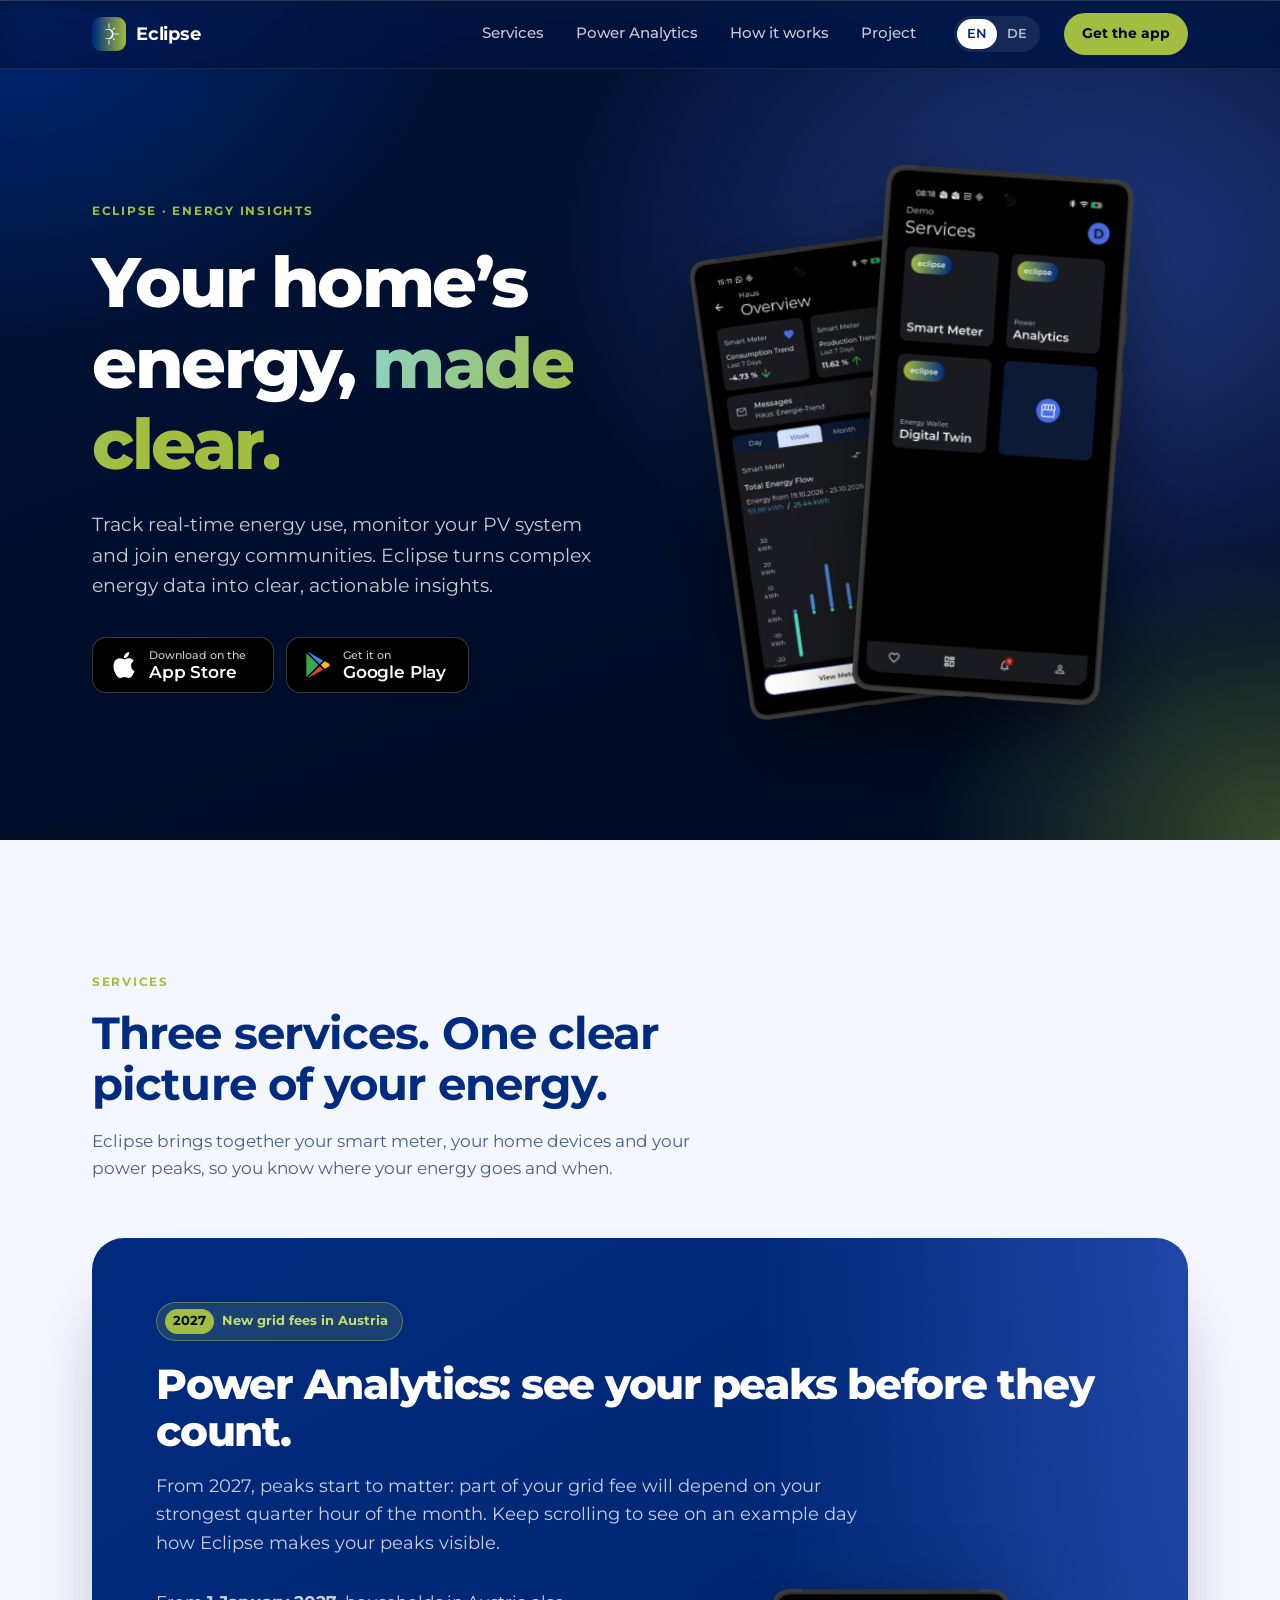
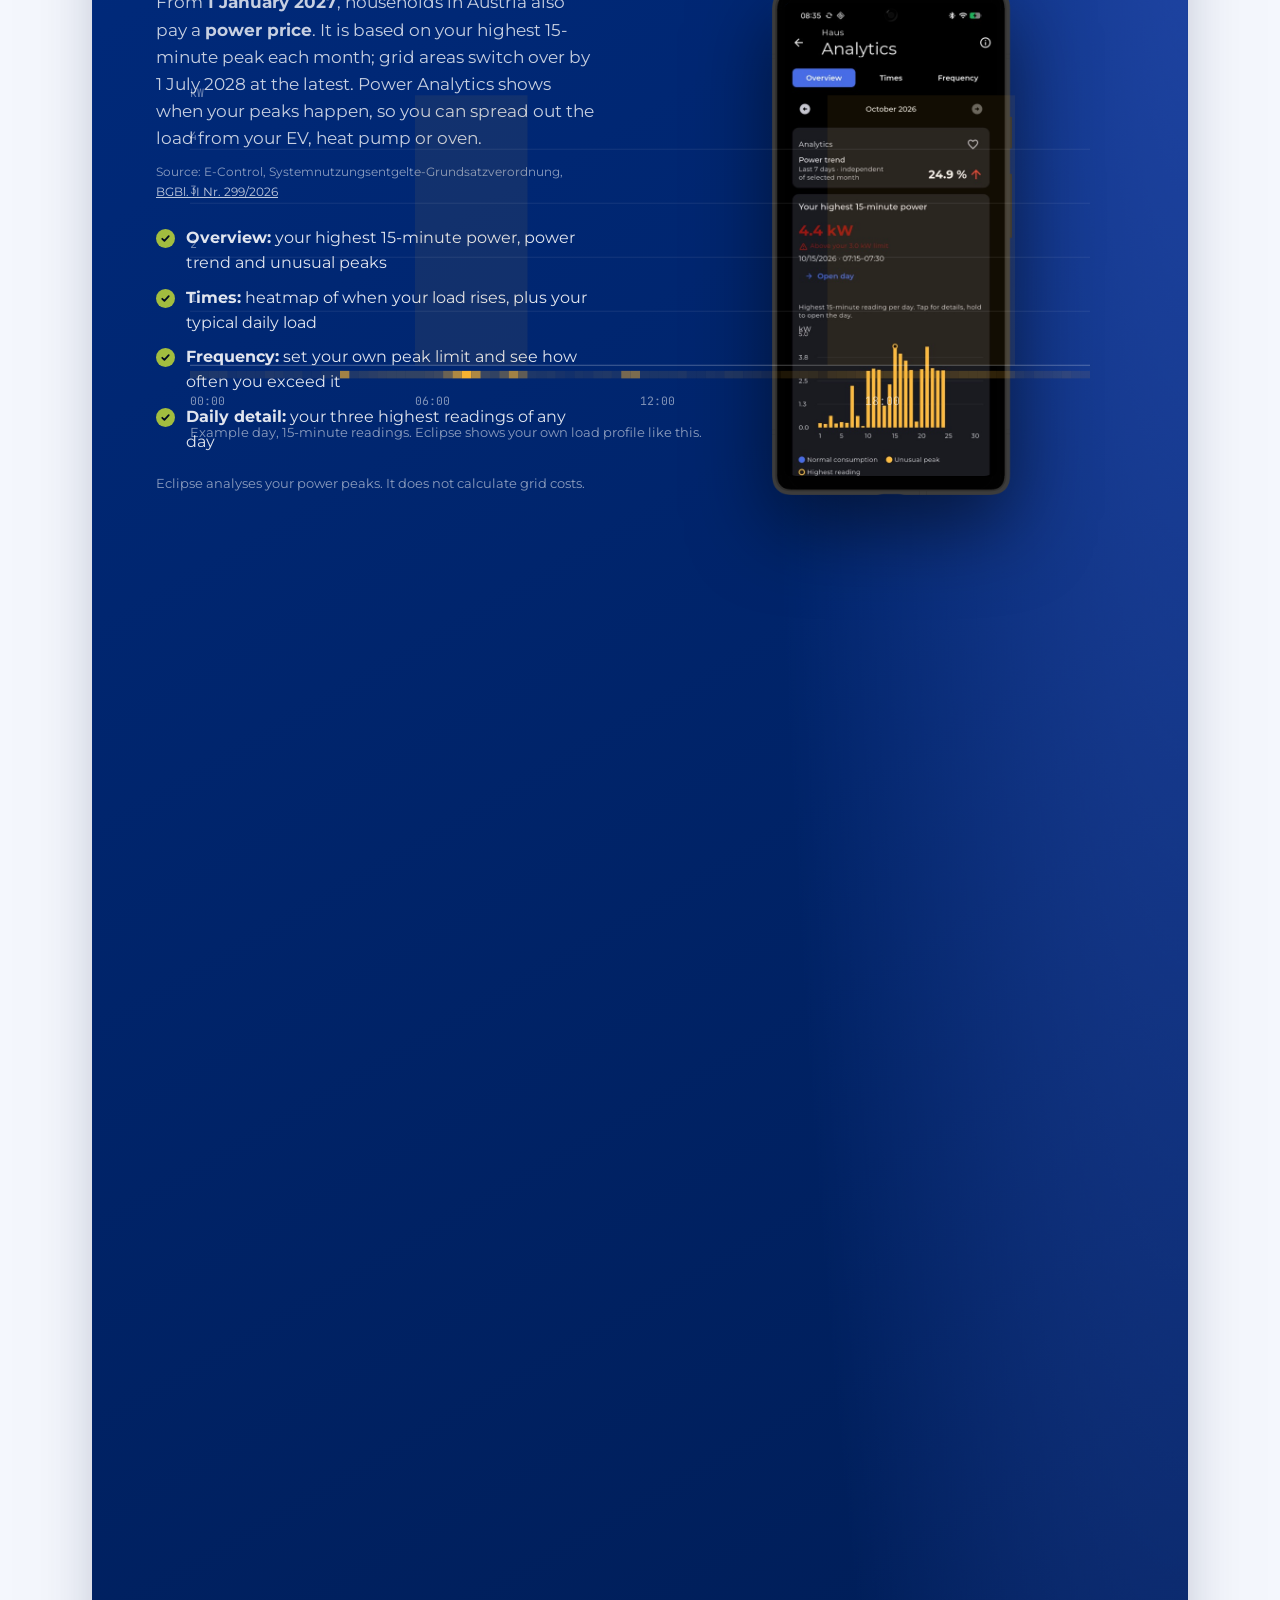
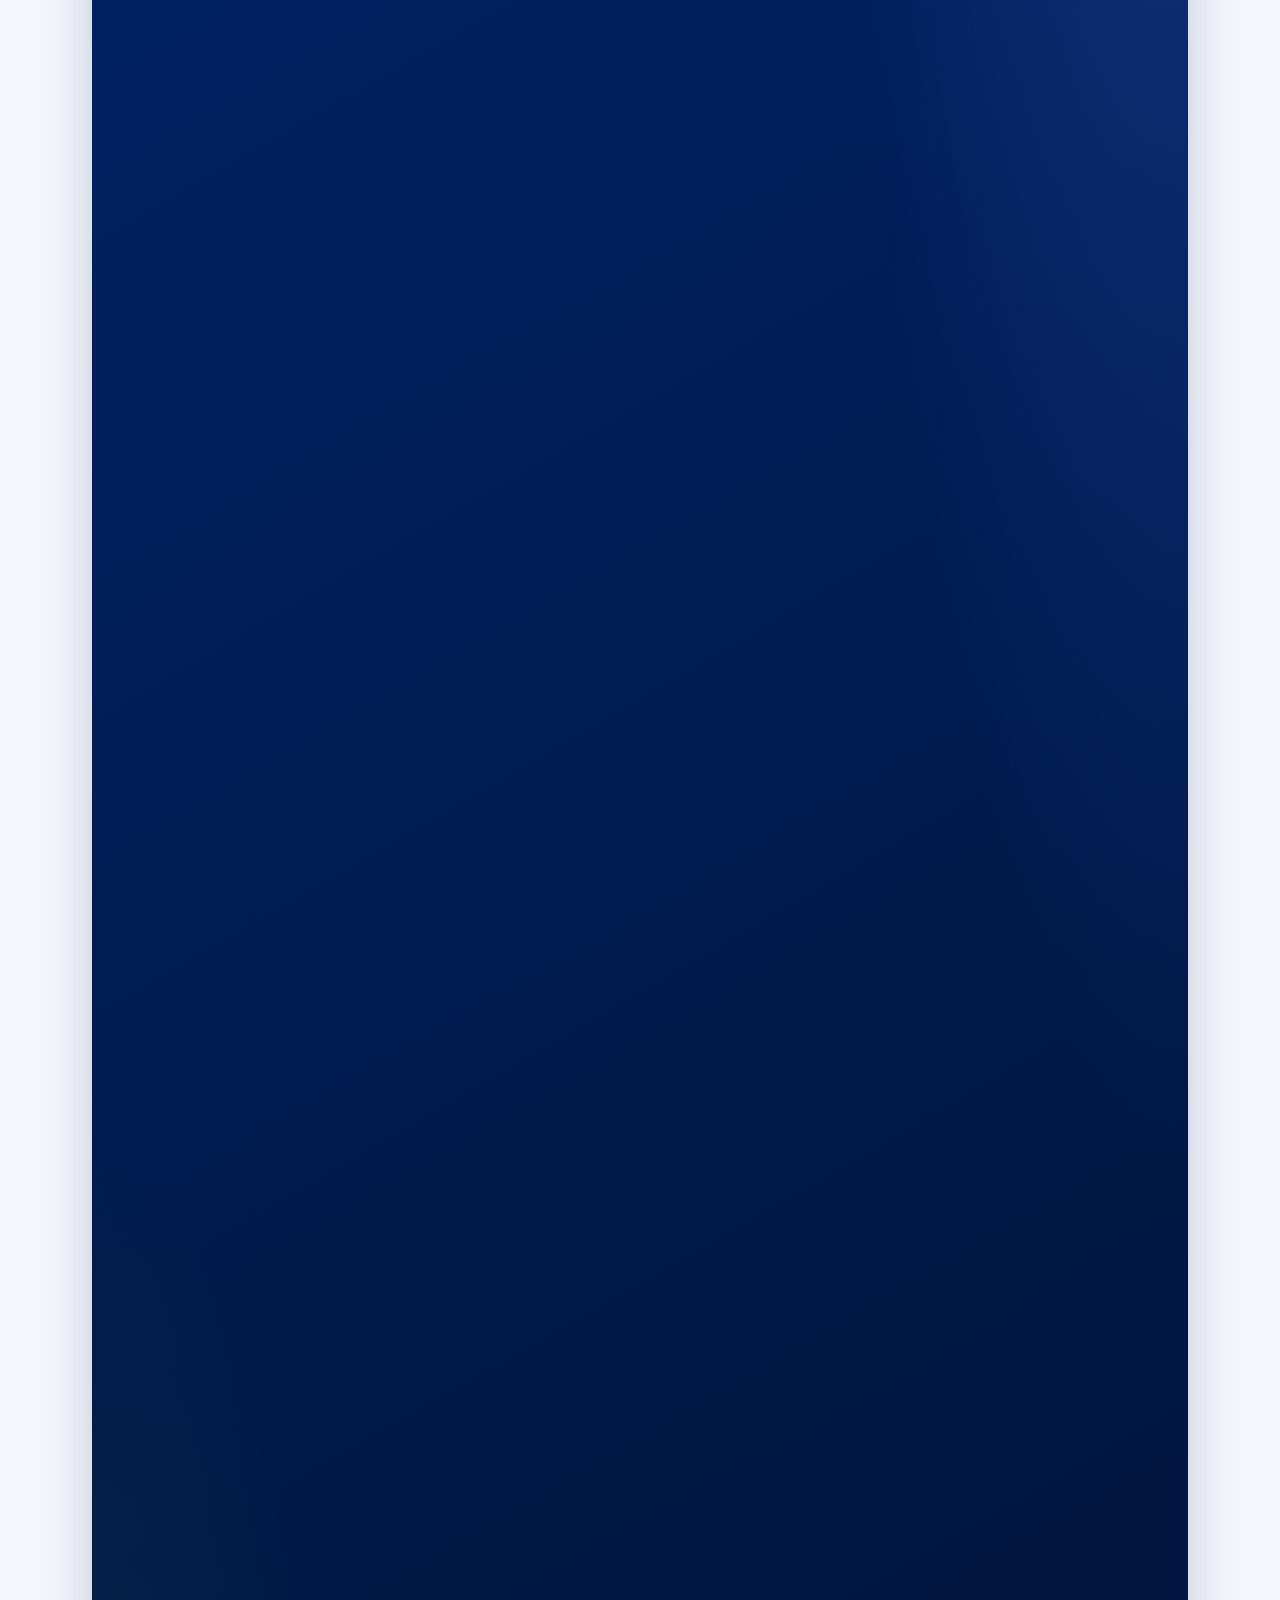
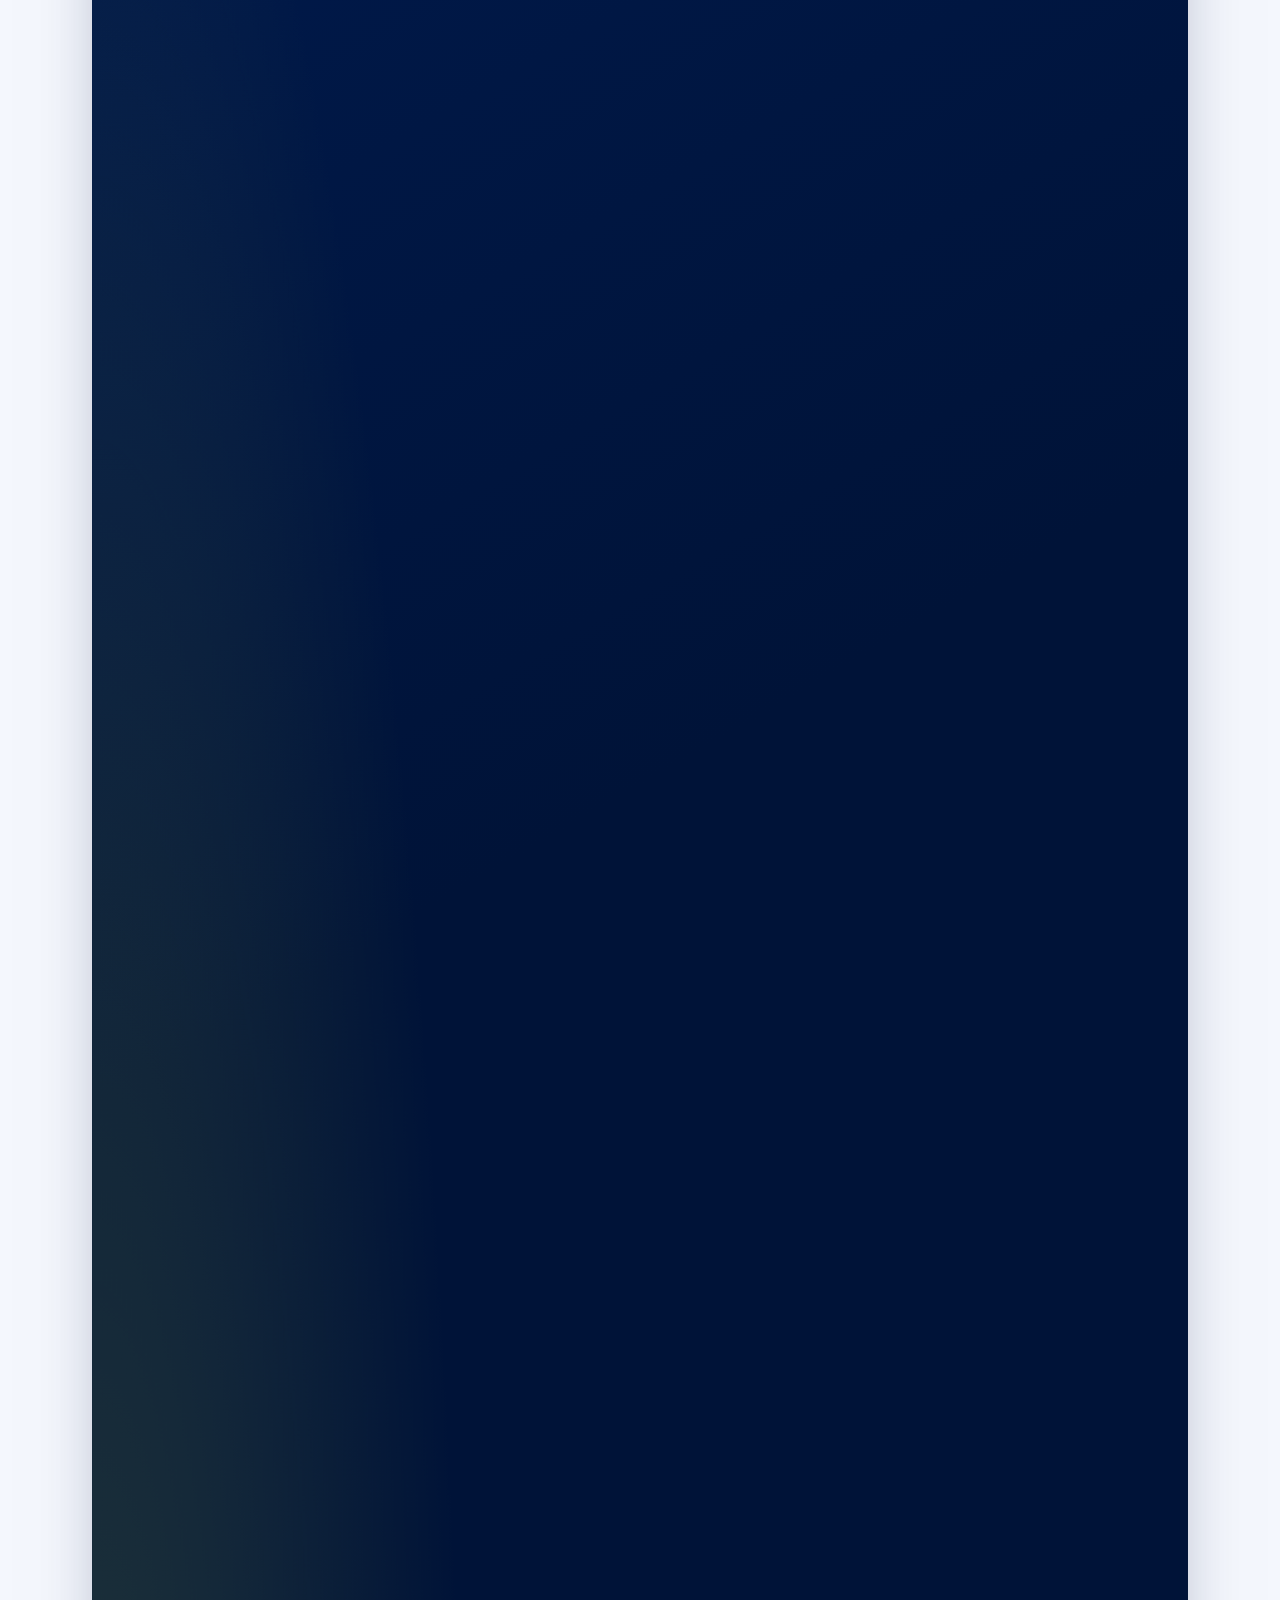
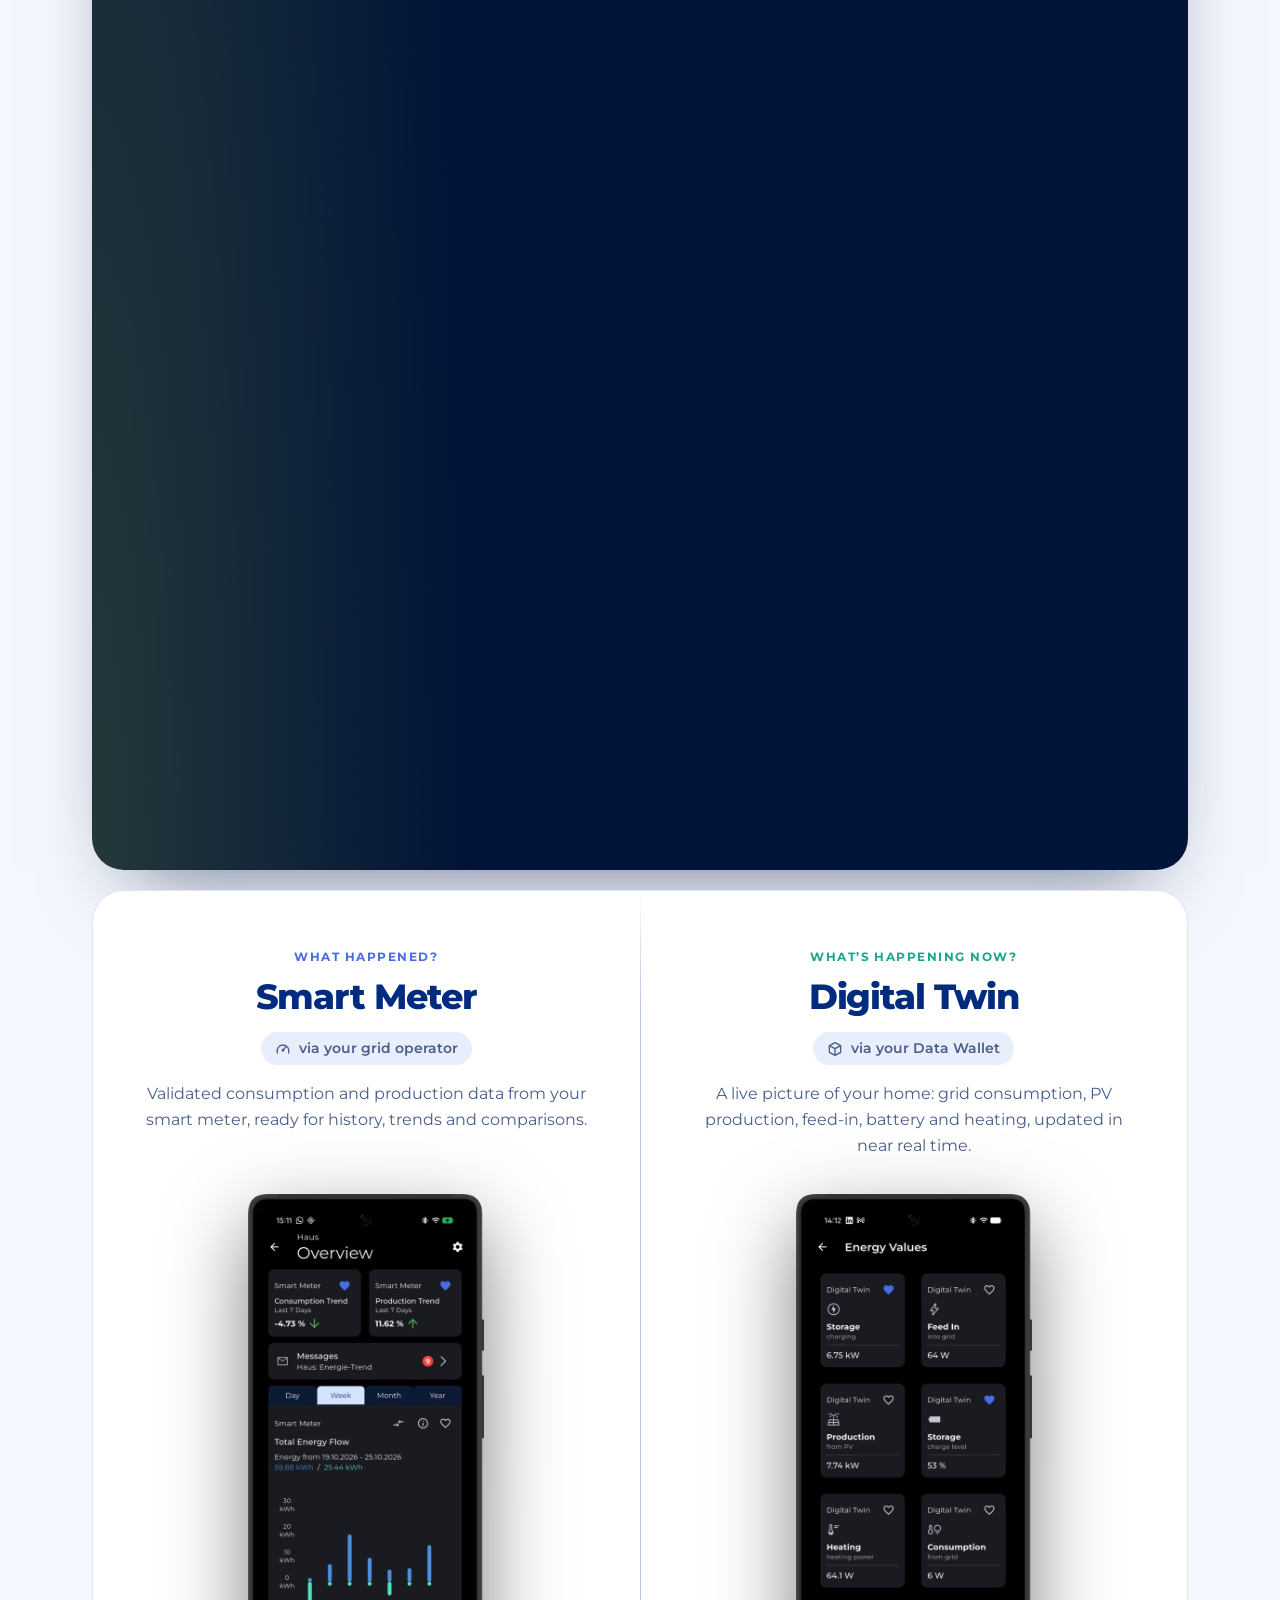
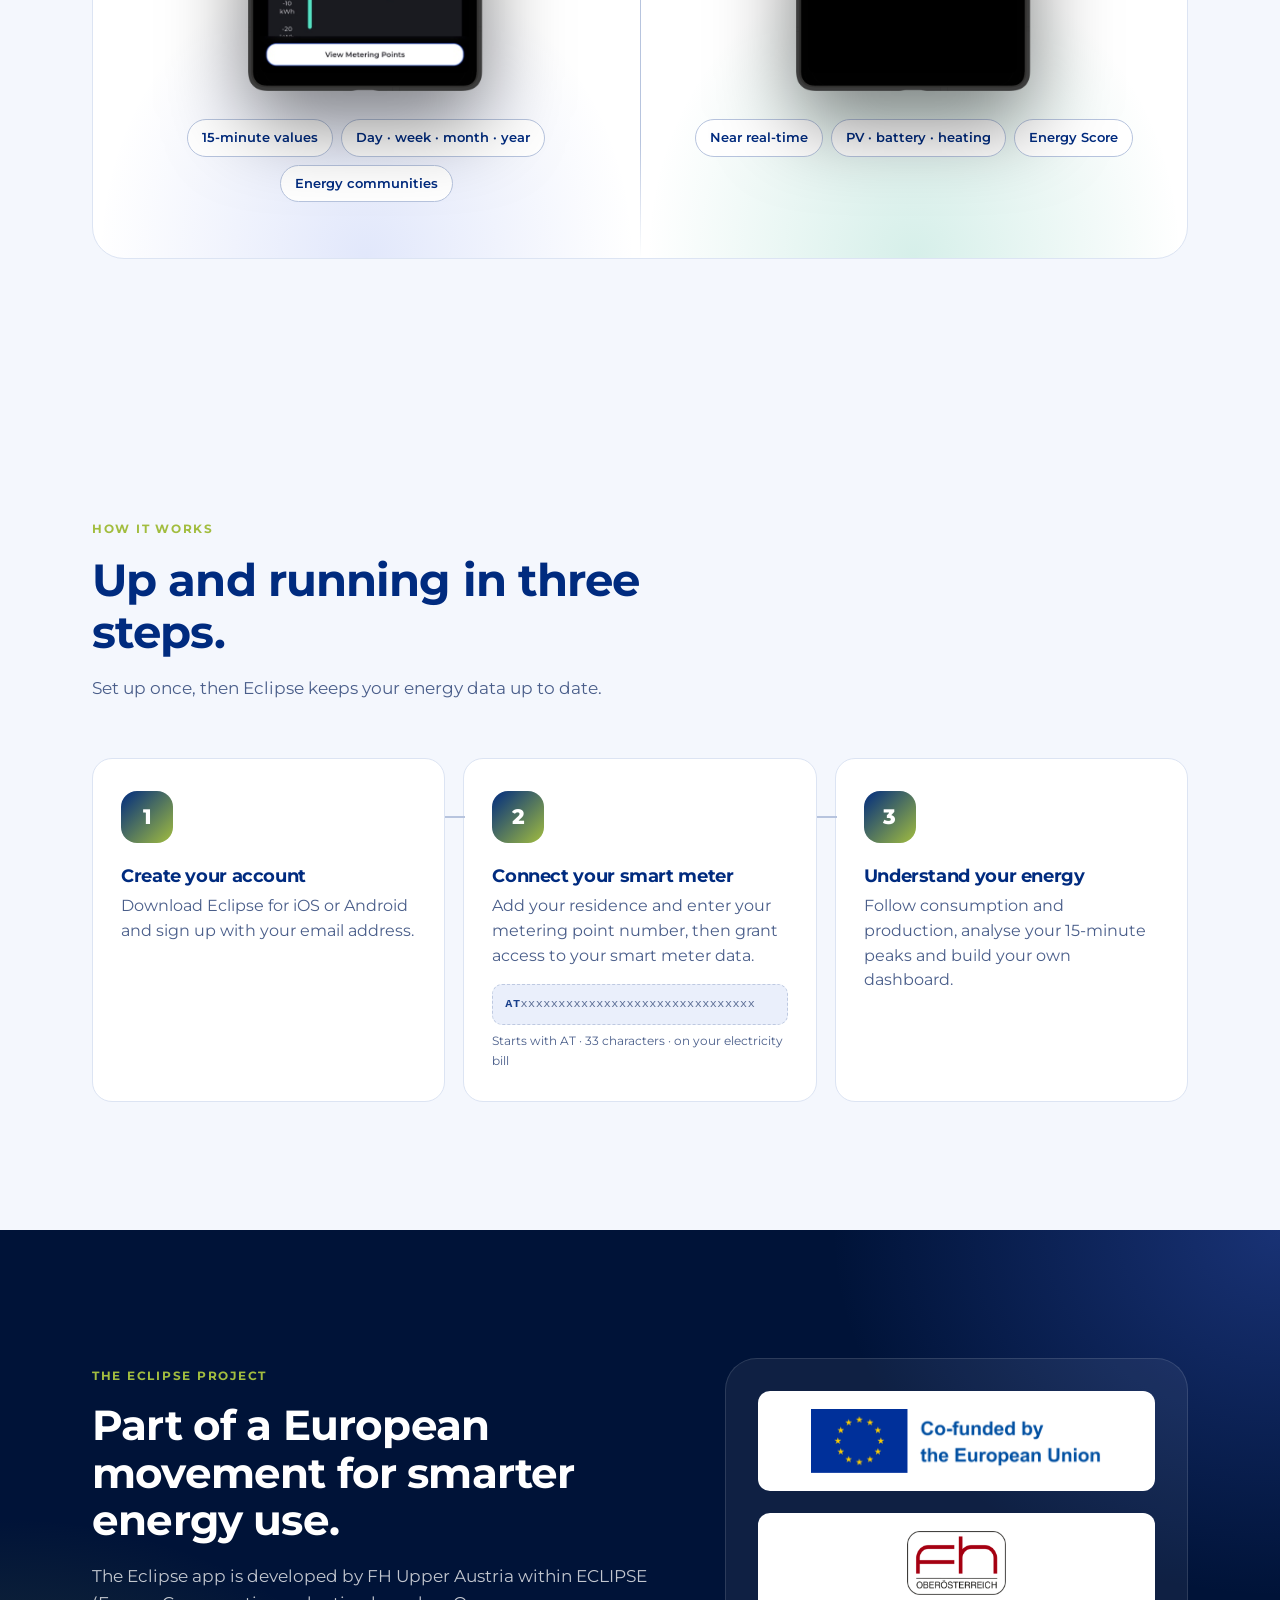
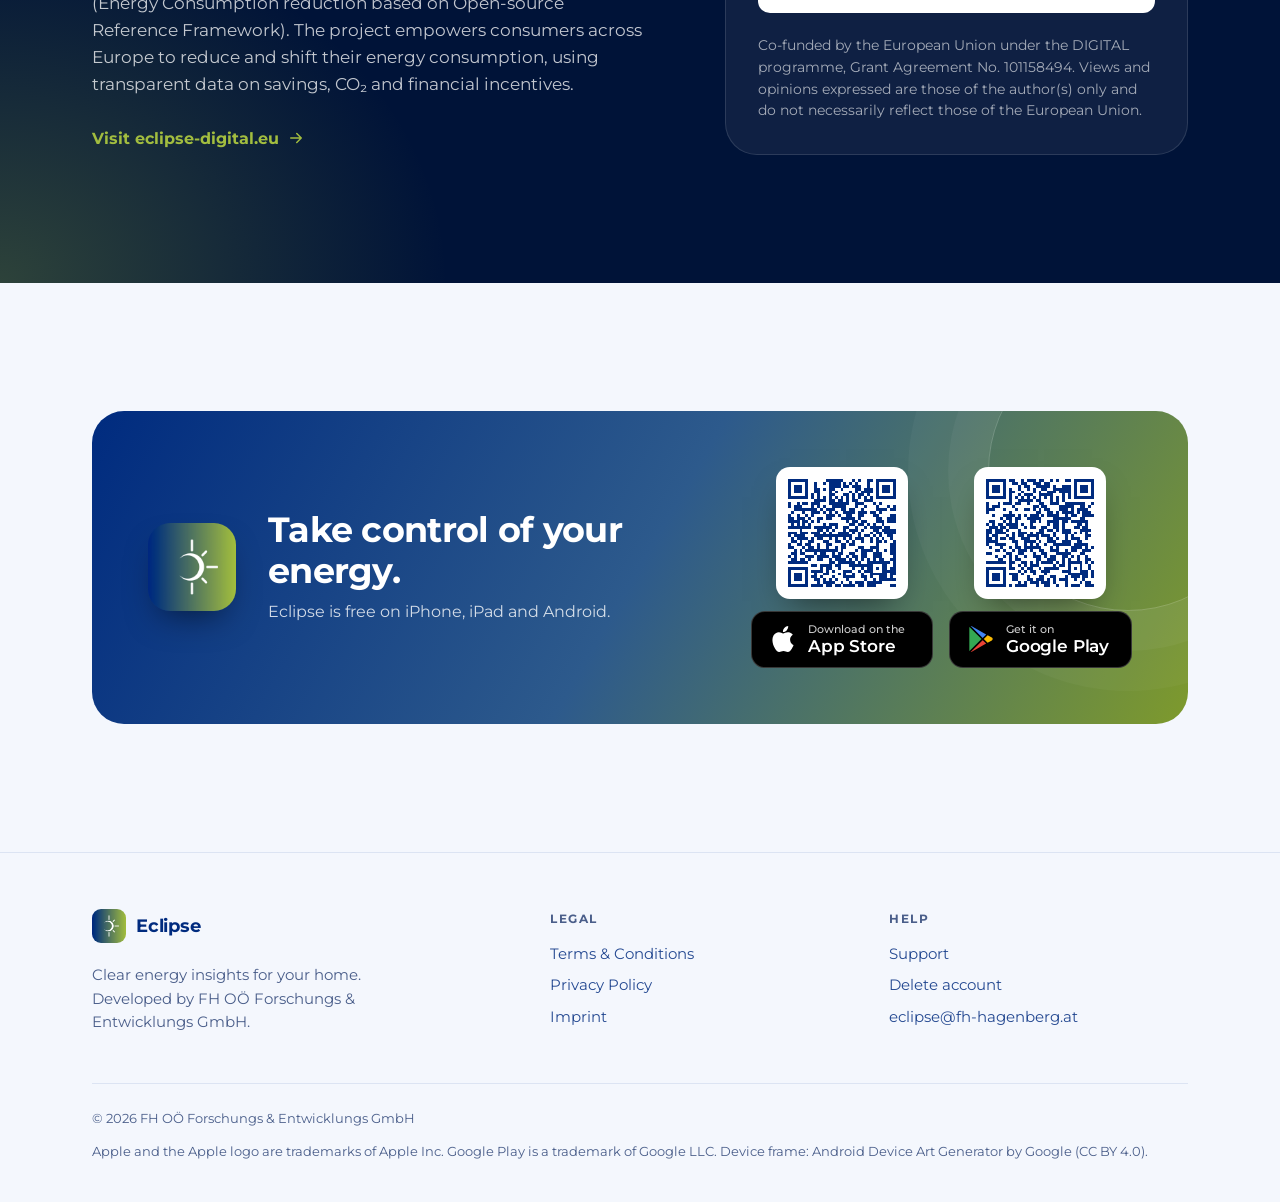
==== eclipse-app/index.html @ 879faa2a "GH-48: Add Landing Page for the Eclipse App" ====
<!doctype html>
<html lang="en">
<head>
  <meta charset="utf-8">
  <meta name="viewport" content="width=device-width, initial-scale=1">
  <title>Eclipse – Energy Insights for your home</title>
  <meta name="description" content="Track real-time energy use, monitor PV systems and join energy communities. The Eclipse app turns complex energy data into clear, actionable insights.">
  <meta name="theme-color" content="#001338">
  <link rel="icon" type="image/png" href="assets/img/app-icon.png">
  <link rel="apple-touch-icon" href="assets/img/apple-touch-icon.png">
  <link rel="alternate" hreflang="en" href="./">
  <link rel="alternate" hreflang="de" href="de/">
  <meta property="og:type" content="website">
  <meta property="og:title" content="Eclipse – Energy Insights">
  <meta property="og:description" content="Track real-time energy use, monitor PV systems and join energy communities.">
  <meta property="og:image" content="assets/img/og-banner.jpg">
  <meta name="apple-itunes-app" content="app-id=6756777165">
  <link rel="preconnect" href="https://fonts.googleapis.com">
  <link rel="preconnect" href="https://fonts.gstatic.com" crossorigin>
  <link href="https://fonts.googleapis.com/css2?family=JetBrains+Mono:wght@400;600&family=Montserrat:wght@400;500;600;700;800&display=swap" rel="stylesheet">
  <link rel="stylesheet" href="assets/css/style.css">
  <script src="assets/js/power-story.js" defer></script>
</head>
<body>
  <svg width="0" height="0" style="position:absolute" aria-hidden="true">
    <symbol id="i-apple" viewBox="0 0 24 24"><path fill="currentColor" d="M12.152 6.896c-.948 0-2.415-1.078-3.96-1.04-2.04.027-3.91 1.183-4.961 3.014-2.117 3.675-.546 9.103 1.519 12.09 1.013 1.454 2.208 3.09 3.792 3.039 1.52-.065 2.09-.987 3.935-.987 1.831 0 2.35.987 3.96.948 1.637-.026 2.676-1.48 3.676-2.948 1.156-1.688 1.636-3.325 1.662-3.415-.039-.013-3.182-1.221-3.22-4.857-.026-3.04 2.48-4.494 2.597-4.559-1.429-2.09-3.623-2.324-4.39-2.376-2-.156-3.675 1.09-4.61 1.09zM15.53 3.83c.843-1.012 1.4-2.427 1.245-3.83-1.207.052-2.662.805-3.532 1.818-.78.896-1.454 2.338-1.273 3.714 1.338.104 2.715-.688 3.559-1.701"/></symbol>
    <symbol id="i-play" viewBox="0 0 24 24"><path fill="#34A853" d="M1.337.924a1.486 1.486 0 0 0-.112.568v21.017c0 .217.045.419.124.6l11.155-11.087L1.337.924z"/><path fill="#FBBC04" d="M22.018 13.298l-3.919 2.218-3.515-3.493 3.543-3.521 3.891 2.202a1.49 1.49 0 0 1 0 2.594z"/><path fill="#4285F4" d="M13.544 10.989l3.258-3.238L3.45.195a1.466 1.466 0 0 0-.946-.179l11.04 10.973z"/><path fill="#EA4335" d="M13.544 13.056l-11 10.933c.298.036.612-.016.906-.183l13.324-7.54-3.23-3.21z"/></symbol>
    <symbol id="i-gauge" viewBox="0 0 24 24"><g fill="none" stroke="currentColor" stroke-width="2" stroke-linecap="round" stroke-linejoin="round"><path d="M3.5 18a9 9 0 1 1 17 0"/><path d="m12 14 4-5"/><circle cx="12" cy="14" r="1.2" fill="currentColor"/></g></symbol>
    <symbol id="i-cube" viewBox="0 0 24 24"><g fill="none" stroke="currentColor" stroke-width="2" stroke-linejoin="round"><path d="M12 2.5 20.5 7v10L12 21.5 3.5 17V7z"/><path d="M3.5 7 12 11.5 20.5 7M12 11.5v10"/></g></symbol>
    <symbol id="i-arrow" viewBox="0 0 24 24"><path fill="none" stroke="currentColor" stroke-width="2" stroke-linecap="round" stroke-linejoin="round" d="M5 12h14M13 6l6 6-6 6"/></symbol>
  </svg>

  <a class="skip-link" href="#main">Skip to content</a>

  <header class="site-header">
    <nav class="container nav" aria-label="Main">
      <a class="brand" href="./">
        <img src="assets/img/app-icon.png" alt="" width="34" height="34">
        Eclipse
      </a>
      <ul class="nav-links">
        <li><a href="#services">Services</a></li>
        <li><a href="#power-analytics">Power Analytics</a></li>
        <li><a href="#how">How it works</a></li>
        <li><a href="#project">Project</a></li>
      </ul>
      <div class="lang-switch" aria-label="Language">
        <span aria-current="true">EN</span>
        <a href="de/" hreflang="de" lang="de">DE</a>
      </div>
      <a class="nav-cta" href="#download">Get the app</a>
    </nav>
  </header>

  <main id="main">
    <section class="hero">
      <div class="container hero-grid">
        <div class="hero-copy">
          <span class="eyebrow">Eclipse · Energy Insights</span>
          <h1>Your home’s energy, <em>made clear.</em></h1>
          <p class="hero-lead">Track real-time energy use, monitor your PV system and join energy communities. Eclipse turns complex energy data into clear, actionable insights.</p>
          <div class="store-buttons">
            <a class="store-btn" href="https://apps.apple.com/at/app/eclipse-energy-insights/id6756777165?l=en-GB">
              <svg aria-hidden="true"><use href="#i-apple"/></svg>
              <span><small>Download on the</small><strong>App Store</strong></span>
            </a>
            <a class="store-btn" href="https://play.google.com/store/apps/details?id=energy.eclipse.app&amp;hl=en">
              <svg aria-hidden="true"><use href="#i-play"/></svg>
              <span><small>Get it on</small><strong>Google Play</strong></span>
            </a>
          </div>
        </div>
        <div class="hero-visual">
          <div class="phone phone--back">
            <div class="screen"><img src="assets/img/phone/smart-meter.jpg" alt="Smart meter overview with consumption and production trends and weekly energy flow" width="451" height="1000" fetchpriority="high"></div>
          </div>
          <div class="phone phone--front">
            <div class="screen"><img src="assets/img/phone/services.jpg" alt="Eclipse services: Smart Meter, Power Analytics and Digital Twin" width="451" height="1000" fetchpriority="high"></div>
          </div>
        </div>
      </div>
    </section>

    <section class="section" id="services">
      <div class="container">
        <div class="section-head">
          <span class="eyebrow">Services</span>
          <h2>Three services. One clear picture of your energy.</h2>
          <p>Eclipse brings together your smart meter, your home devices and your power peaks, so you know where your energy goes and when.</p>
        </div>

        <article class="spotlight" id="power-analytics">
          <div class="spotlight-head">
            <span class="badge"><b>2027</b>New grid fees in Austria</span>
            <h3>Power Analytics: see your peaks before they count.</h3>
            <p class="story-intro">From 2027, peaks start to matter: part of your grid fee will depend on your strongest quarter hour of the month. Keep scrolling to see on an example day how Eclipse makes your peaks visible.</p>
          </div>

          <div class="story">
            <div class="story-stage">
              <div class="story-copy">
                <p class="spotlight-lead">From <strong>1 January 2027</strong>, households in Austria also pay a <strong>power price</strong>. It is based on your highest 15-minute peak each month; grid areas switch over by 1 July 2028 at the latest. Power Analytics shows when your peaks happen, so you can spread out the load from your EV, heat pump or oven.</p>
                <p class="spotlight-source">Source: E-Control, Systemnutzungsentgelte-Grundsatzverordnung, <a href="https://www.ris.bka.gv.at/Dokumente/BgblAuth/BGBLA_2026_II_299/BGBLA_2026_II_299.html">BGBl. II Nr. 299/2026</a></p>
                <ul class="checks">
              <li><strong>Overview:</strong> your highest 15-minute power, power trend and unusual peaks</li>
              <li><strong>Times:</strong> heatmap of when your load rises, plus your typical daily load</li>
              <li><strong>Frequency:</strong> set your own peak limit and see how often you exceed it</li>
              <li><strong>Daily detail:</strong> your three highest readings of any day</li>
            </ul>
                <p class="disclaimer">Eclipse analyses your power peaks. It does not calculate grid costs.</p>
              </div>

              <figure class="curve" style="--peak-x:30.73%;--peak-y:14.55%">
                <div class="curve-plot">
                  <svg viewBox="0 0 960 320" preserveAspectRatio="none" role="img" aria-label="Example day: power in 15-minute readings. The highest quarter hour is at 07:15 with 4.4 kW.">
                <g class="curve-grid"><line x1="0" x2="960" y1="242.4" y2="242.4"/><line x1="0" x2="960" y1="184.8" y2="184.8"/><line x1="0" x2="960" y1="127.2" y2="127.2"/><line x1="0" x2="960" y1="69.6" y2="69.6"/><line class="curve-base" x1="0" x2="960" y1="300" y2="300"/></g>
                <g class="curve-bands"><rect x="240" y="12" width="120" height="288"/><rect x="680" y="12" width="200" height="288"/></g>
                <g class="curve-bars"><rect class="bar" style="--i:0" x="2.0" y="288.5" width="6.0" height="11.5" rx="1.5" data-kw="0.2"/><rect class="bar" style="--i:1" x="12.0" y="289.1" width="6.0" height="10.9" rx="1.5" data-kw="0.19"/><rect class="bar" style="--i:2" x="22.0" y="287.3" width="6.0" height="12.7" rx="1.5" data-kw="0.22"/><rect class="bar" style="--i:3" x="32.0" y="287.3" width="6.0" height="12.7" rx="1.5" data-kw="0.22"/><rect class="bar" style="--i:4" x="42.0" y="293.1" width="6.0" height="6.9" rx="1.5" data-kw="0.12"/><rect class="bar" style="--i:5" x="52.0" y="291.9" width="6.0" height="8.1" rx="1.5" data-kw="0.14"/><rect class="bar" style="--i:6" x="62.0" y="291.9" width="6.0" height="8.1" rx="1.5" data-kw="0.14"/><rect class="bar" style="--i:7" x="72.0" y="291.9" width="6.0" height="8.1" rx="1.5" data-kw="0.14"/><rect class="bar" style="--i:8" x="82.0" y="286.2" width="6.0" height="13.8" rx="1.5" data-kw="0.24"/><rect class="bar" style="--i:9" x="92.0" y="287.9" width="6.0" height="12.1" rx="1.5" data-kw="0.21"/><rect class="bar" style="--i:10" x="102.0" y="290.2" width="6.0" height="9.8" rx="1.5" data-kw="0.17"/><rect class="bar" style="--i:11" x="112.0" y="289.6" width="6.0" height="10.4" rx="1.5" data-kw="0.18"/><rect class="bar" style="--i:12" x="122.0" y="294.2" width="6.0" height="5.8" rx="1.5" data-kw="0.1"/><rect class="bar" style="--i:13" x="132.0" y="292.5" width="6.0" height="7.5" rx="1.5" data-kw="0.13"/><rect class="bar" style="--i:14" x="142.0" y="289.1" width="6.0" height="10.9" rx="1.5" data-kw="0.19"/><rect class="bar" style="--i:15" x="152.0" y="289.6" width="6.0" height="10.4" rx="1.5" data-kw="0.18"/><rect class="bar bar--hot" style="--i:16" x="162.0" y="158.9" width="6.0" height="141.1" rx="1.5" data-kw="2.45"/><rect class="bar" style="--i:17" x="172.0" y="286.2" width="6.0" height="13.8" rx="1.5" data-kw="0.24"/><rect class="bar" style="--i:18" x="182.0" y="283.9" width="6.0" height="16.1" rx="1.5" data-kw="0.28"/><rect class="bar" style="--i:19" x="192.0" y="279.8" width="6.0" height="20.2" rx="1.5" data-kw="0.35"/><rect class="bar" style="--i:20" x="202.0" y="276.4" width="6.0" height="23.6" rx="1.5" data-kw="0.41"/><rect class="bar" style="--i:21" x="212.0" y="275.2" width="6.0" height="24.8" rx="1.5" data-kw="0.43"/><rect class="bar" style="--i:22" x="222.0" y="275.2" width="6.0" height="24.8" rx="1.5" data-kw="0.43"/><rect class="bar" style="--i:23" x="232.0" y="275.2" width="6.0" height="24.8" rx="1.5" data-kw="0.43"/><rect class="bar" style="--i:24" x="242.0" y="274.1" width="6.0" height="25.9" rx="1.5" data-kw="0.45"/><rect class="bar" style="--i:25" x="252.0" y="270.6" width="6.0" height="29.4" rx="1.5" data-kw="0.51"/><rect class="bar" style="--i:26" x="262.0" y="266.6" width="6.0" height="33.4" rx="1.5" data-kw="0.58"/><rect class="bar bar--hot" style="--i:27" x="272.0" y="225.1" width="6.0" height="74.9" rx="1.5" data-kw="1.3"/><g class="curve-spike" data-keep="0.08"><rect class="bar bar--hot" style="--i:28" x="282.0" y="144.5" width="6.0" height="155.5" rx="1.5" data-kw="2.7"/><rect class="bar bar--hot" style="--i:29" x="292.0" y="46.6" width="6.0" height="253.4" rx="1.5" data-kw="4.4"/><rect class="bar bar--hot" style="--i:30" x="302.0" y="144.5" width="6.0" height="155.5" rx="1.5" data-kw="2.7"/></g><rect class="bar" style="--i:31" x="312.0" y="268.3" width="6.0" height="31.7" rx="1.5" data-kw="0.55"/><rect class="bar" style="--i:32" x="322.0" y="274.1" width="6.0" height="25.9" rx="1.5" data-kw="0.45"/><rect class="bar" style="--i:33" x="332.0" y="245.3" width="6.0" height="54.7" rx="1.5" data-kw="0.95"/><rect class="bar bar--hot" style="--i:34" x="342.0" y="158.9" width="6.0" height="141.1" rx="1.5" data-kw="2.45"/><rect class="bar bar--hot" style="--i:35" x="352.0" y="233.8" width="6.0" height="66.2" rx="1.5" data-kw="1.15"/><rect class="bar" style="--i:36" x="362.0" y="287.3" width="6.0" height="12.7" rx="1.5" data-kw="0.22"/><rect class="bar" style="--i:37" x="372.0" y="289.1" width="6.0" height="10.9" rx="1.5" data-kw="0.19"/><rect class="bar" style="--i:38" x="382.0" y="287.9" width="6.0" height="12.1" rx="1.5" data-kw="0.21"/><rect class="bar" style="--i:39" x="392.0" y="291.9" width="6.0" height="8.1" rx="1.5" data-kw="0.14"/><rect class="bar" style="--i:40" x="402.0" y="294.2" width="6.0" height="5.8" rx="1.5" data-kw="0.1"/><rect class="bar" style="--i:41" x="412.0" y="290.8" width="6.0" height="9.2" rx="1.5" data-kw="0.16"/><rect class="bar" style="--i:42" x="422.0" y="291.4" width="6.0" height="8.6" rx="1.5" data-kw="0.15"/><rect class="bar" style="--i:43" x="432.0" y="287.9" width="6.0" height="12.1" rx="1.5" data-kw="0.21"/><rect class="bar" style="--i:44" x="442.0" y="286.2" width="6.0" height="13.8" rx="1.5" data-kw="0.24"/><rect class="bar" style="--i:45" x="452.0" y="290.8" width="6.0" height="9.2" rx="1.5" data-kw="0.16"/><rect class="bar bar--hot" style="--i:46" x="462.0" y="210.7" width="6.0" height="89.3" rx="1.5" data-kw="1.55"/><rect class="bar bar--hot" style="--i:47" x="472.0" y="205.0" width="6.0" height="95.0" rx="1.5" data-kw="1.65"/><rect class="bar" style="--i:48" x="482.0" y="288.5" width="6.0" height="11.5" rx="1.5" data-kw="0.2"/><rect class="bar" style="--i:49" x="492.0" y="288.5" width="6.0" height="11.5" rx="1.5" data-kw="0.2"/><rect class="bar" style="--i:50" x="502.0" y="288.5" width="6.0" height="11.5" rx="1.5" data-kw="0.2"/><rect class="bar" style="--i:51" x="512.0" y="288.5" width="6.0" height="11.5" rx="1.5" data-kw="0.2"/><rect class="bar" style="--i:52" x="522.0" y="287.3" width="6.0" height="12.7" rx="1.5" data-kw="0.22"/><rect class="bar" style="--i:53" x="532.0" y="293.1" width="6.0" height="6.9" rx="1.5" data-kw="0.12"/><rect class="bar" style="--i:54" x="542.0" y="293.1" width="6.0" height="6.9" rx="1.5" data-kw="0.12"/><rect class="bar" style="--i:55" x="552.0" y="290.8" width="6.0" height="9.2" rx="1.5" data-kw="0.16"/><rect class="bar" style="--i:56" x="562.0" y="291.4" width="6.0" height="8.6" rx="1.5" data-kw="0.15"/><rect class="bar" style="--i:57" x="572.0" y="286.8" width="6.0" height="13.2" rx="1.5" data-kw="0.23"/><rect class="bar" style="--i:58" x="582.0" y="287.3" width="6.0" height="12.7" rx="1.5" data-kw="0.22"/><rect class="bar" style="--i:59" x="592.0" y="290.8" width="6.0" height="9.2" rx="1.5" data-kw="0.16"/><rect class="bar" style="--i:60" x="602.0" y="290.2" width="6.0" height="9.8" rx="1.5" data-kw="0.17"/><rect class="bar" style="--i:61" x="612.0" y="293.7" width="6.0" height="6.3" rx="1.5" data-kw="0.11"/><rect class="bar" style="--i:62" x="622.0" y="292.5" width="6.0" height="7.5" rx="1.5" data-kw="0.13"/><rect class="bar" style="--i:63" x="632.0" y="287.9" width="6.0" height="12.1" rx="1.5" data-kw="0.21"/><rect class="bar" style="--i:64" x="642.0" y="289.1" width="6.0" height="10.9" rx="1.5" data-kw="0.19"/><rect class="bar" style="--i:65" x="652.0" y="287.3" width="6.0" height="12.7" rx="1.5" data-kw="0.22"/><rect class="bar" style="--i:66" x="662.0" y="288.5" width="6.0" height="11.5" rx="1.5" data-kw="0.2"/><rect class="bar" style="--i:67" x="672.0" y="293.7" width="6.0" height="6.3" rx="1.5" data-kw="0.11"/><rect class="bar" style="--i:68" x="682.0" y="282.7" width="6.0" height="17.3" rx="1.5" data-kw="0.3"/><rect class="bar" style="--i:69" x="692.0" y="281.6" width="6.0" height="18.4" rx="1.5" data-kw="0.32"/><rect class="bar" style="--i:70" x="702.0" y="279.3" width="6.0" height="20.7" rx="1.5" data-kw="0.36"/><rect class="bar" style="--i:71" x="712.0" y="275.8" width="6.0" height="24.2" rx="1.5" data-kw="0.42"/><rect class="bar" style="--i:72" x="722.0" y="273.5" width="6.0" height="26.5" rx="1.5" data-kw="0.46"/><rect class="bar" style="--i:73" x="732.0" y="272.4" width="6.0" height="27.6" rx="1.5" data-kw="0.48"/><rect class="bar" style="--i:74" x="742.0" y="273.5" width="6.0" height="26.5" rx="1.5" data-kw="0.46"/><rect class="bar" style="--i:75" x="752.0" y="275.8" width="6.0" height="24.2" rx="1.5" data-kw="0.42"/><rect class="bar" style="--i:76" x="762.0" y="251.0" width="6.0" height="49.0" rx="1.5" data-kw="0.85"/><rect class="bar" style="--i:77" x="772.0" y="281.6" width="6.0" height="18.4" rx="1.5" data-kw="0.32"/><rect class="bar" style="--i:78" x="782.0" y="282.7" width="6.0" height="17.3" rx="1.5" data-kw="0.3"/><rect class="bar" style="--i:79" x="792.0" y="281.6" width="6.0" height="18.4" rx="1.5" data-kw="0.32"/><rect class="bar" style="--i:80" x="802.0" y="279.3" width="6.0" height="20.7" rx="1.5" data-kw="0.36"/><rect class="bar" style="--i:81" x="812.0" y="276.4" width="6.0" height="23.6" rx="1.5" data-kw="0.41"/><rect class="bar" style="--i:82" x="822.0" y="273.5" width="6.0" height="26.5" rx="1.5" data-kw="0.46"/><rect class="bar" style="--i:83" x="832.0" y="272.4" width="6.0" height="27.6" rx="1.5" data-kw="0.48"/><rect class="bar" style="--i:84" x="842.0" y="272.9" width="6.0" height="27.1" rx="1.5" data-kw="0.47"/><rect class="bar" style="--i:85" x="852.0" y="275.8" width="6.0" height="24.2" rx="1.5" data-kw="0.42"/><rect class="bar" style="--i:86" x="862.0" y="278.7" width="6.0" height="21.3" rx="1.5" data-kw="0.37"/><rect class="bar" style="--i:87" x="872.0" y="281.6" width="6.0" height="18.4" rx="1.5" data-kw="0.32"/><rect class="bar" style="--i:88" x="882.0" y="291.4" width="6.0" height="8.6" rx="1.5" data-kw="0.15"/><rect class="bar" style="--i:89" x="892.0" y="294.8" width="6.0" height="5.2" rx="1.5" data-kw="0.09"/><rect class="bar" style="--i:90" x="902.0" y="290.2" width="6.0" height="9.8" rx="1.5" data-kw="0.17"/><rect class="bar" style="--i:91" x="912.0" y="290.2" width="6.0" height="9.8" rx="1.5" data-kw="0.17"/><rect class="bar" style="--i:92" x="922.0" y="288.5" width="6.0" height="11.5" rx="1.5" data-kw="0.2"/><rect class="bar" style="--i:93" x="932.0" y="286.2" width="6.0" height="13.8" rx="1.5" data-kw="0.24"/><rect class="bar" style="--i:94" x="942.0" y="290.8" width="6.0" height="9.2" rx="1.5" data-kw="0.16"/><rect class="bar" style="--i:95" x="952.0" y="291.9" width="6.0" height="8.1" rx="1.5" data-kw="0.14"/></g>
                <g class="curve-hot"><rect class="bar" style="--i:16" x="162.0" y="158.9" width="6.0" height="141.1" rx="1.5"/><rect class="bar" style="--i:27" x="272.0" y="225.1" width="6.0" height="74.9" rx="1.5"/><g class="curve-spike" data-keep="0.08"><rect class="bar" style="--i:28" x="282.0" y="144.5" width="6.0" height="155.5" rx="1.5"/><rect class="bar bar--peak" style="--i:29" x="292.0" y="46.6" width="6.0" height="253.4" rx="1.5"/><rect class="bar" style="--i:30" x="302.0" y="144.5" width="6.0" height="155.5" rx="1.5"/></g><rect class="bar" style="--i:34" x="342.0" y="158.9" width="6.0" height="141.1" rx="1.5"/><rect class="bar" style="--i:35" x="352.0" y="233.8" width="6.0" height="66.2" rx="1.5"/><rect class="bar" style="--i:46" x="462.0" y="210.7" width="6.0" height="89.3" rx="1.5"/><rect class="bar" style="--i:47" x="472.0" y="205.0" width="6.0" height="95.0" rx="1.5"/></g>
                <g class="curve-over"><g class="curve-spike" data-keep="0.08"><rect class="bar" style="--i:28" x="282.0" y="144.5" width="6.0" height="155.5" rx="1.5"/><rect class="bar bar--peak" style="--i:29" x="292.0" y="46.6" width="6.0" height="253.4" rx="1.5"/><rect class="bar" style="--i:30" x="302.0" y="144.5" width="6.0" height="155.5" rx="1.5"/></g></g>
                <g class="curve-shift"><rect style="--i:0;--dx:250px" x="42.0" y="249.8" width="6.0" height="43.3" rx="1.5" data-i="4" data-kw="0.751"/><rect style="--i:1;--dx:240px" x="52.0" y="248.7" width="6.0" height="43.3" rx="1.5" data-i="5" data-kw="0.751"/><rect style="--i:2;--dx:230px" x="62.0" y="248.7" width="6.0" height="43.3" rx="1.5" data-i="6" data-kw="0.751"/><rect style="--i:3;--dx:220px" x="72.0" y="248.7" width="6.0" height="43.3" rx="1.5" data-i="7" data-kw="0.751"/><rect style="--i:4;--dx:210px" x="82.0" y="242.9" width="6.0" height="43.3" rx="1.5" data-i="8" data-kw="0.751"/><rect style="--i:5;--dx:200px" x="92.0" y="244.6" width="6.0" height="43.3" rx="1.5" data-i="9" data-kw="0.751"/><rect style="--i:6;--dx:190px" x="102.0" y="247.0" width="6.0" height="43.3" rx="1.5" data-i="10" data-kw="0.751"/><rect style="--i:7;--dx:180px" x="112.0" y="246.4" width="6.0" height="43.3" rx="1.5" data-i="11" data-kw="0.751"/><rect style="--i:8;--dx:170px" x="122.0" y="251.0" width="6.0" height="43.3" rx="1.5" data-i="12" data-kw="0.751"/><rect style="--i:9;--dx:160px" x="132.0" y="249.3" width="6.0" height="43.3" rx="1.5" data-i="13" data-kw="0.751"/><rect style="--i:10;--dx:150px" x="142.0" y="245.8" width="6.0" height="43.3" rx="1.5" data-i="14" data-kw="0.751"/><rect style="--i:11;--dx:140px" x="152.0" y="246.4" width="6.0" height="43.3" rx="1.5" data-i="15" data-kw="0.751"/></g>
                <g class="curve-heat"><rect x="0" y="306" width="10" height="8" style="opacity:0.11"/><rect x="10" y="306" width="10" height="8" style="opacity:0.11"/><rect x="20" y="306" width="10" height="8" style="opacity:0.12"/><rect x="30" y="306" width="10" height="8" style="opacity:0.12"/><rect x="40" y="306" width="10" height="8" style="opacity:0.08"/><rect x="50" y="306" width="10" height="8" style="opacity:0.09"/><rect x="60" y="306" width="10" height="8" style="opacity:0.09"/><rect x="70" y="306" width="10" height="8" style="opacity:0.09"/><rect x="80" y="306" width="10" height="8" style="opacity:0.13"/><rect x="90" y="306" width="10" height="8" style="opacity:0.12"/><rect x="100" y="306" width="10" height="8" style="opacity:0.10"/><rect x="110" y="306" width="10" height="8" style="opacity:0.11"/><rect x="120" y="306" width="10" height="8" style="opacity:0.07"/><rect x="130" y="306" width="10" height="8" style="opacity:0.08"/><rect x="140" y="306" width="10" height="8" style="opacity:0.11"/><rect x="150" y="306" width="10" height="8" style="opacity:0.11"/><rect x="160" y="306" width="10" height="8" style="opacity:0.66"/><rect x="170" y="306" width="10" height="8" style="opacity:0.13"/><rect x="180" y="306" width="10" height="8" style="opacity:0.15"/><rect x="190" y="306" width="10" height="8" style="opacity:0.17"/><rect x="200" y="306" width="10" height="8" style="opacity:0.19"/><rect x="210" y="306" width="10" height="8" style="opacity:0.20"/><rect x="220" y="306" width="10" height="8" style="opacity:0.20"/><rect x="230" y="306" width="10" height="8" style="opacity:0.20"/><rect x="240" y="306" width="10" height="8" style="opacity:0.20"/><rect x="250" y="306" width="10" height="8" style="opacity:0.22"/><rect x="260" y="306" width="10" height="8" style="opacity:0.24"/><rect x="270" y="306" width="10" height="8" style="opacity:0.43"/><rect x="280" y="306" width="10" height="8" style="opacity:0.71"/><rect x="290" y="306" width="10" height="8" style="opacity:1.00"/><rect x="300" y="306" width="10" height="8" style="opacity:0.71"/><rect x="310" y="306" width="10" height="8" style="opacity:0.23"/><rect x="320" y="306" width="10" height="8" style="opacity:0.20"/><rect x="330" y="306" width="10" height="8" style="opacity:0.34"/><rect x="340" y="306" width="10" height="8" style="opacity:0.66"/><rect x="350" y="306" width="10" height="8" style="opacity:0.39"/><rect x="360" y="306" width="10" height="8" style="opacity:0.12"/><rect x="370" y="306" width="10" height="8" style="opacity:0.11"/><rect x="380" y="306" width="10" height="8" style="opacity:0.12"/><rect x="390" y="306" width="10" height="8" style="opacity:0.09"/><rect x="400" y="306" width="10" height="8" style="opacity:0.07"/><rect x="410" y="306" width="10" height="8" style="opacity:0.10"/><rect x="420" y="306" width="10" height="8" style="opacity:0.09"/><rect x="430" y="306" width="10" height="8" style="opacity:0.12"/><rect x="440" y="306" width="10" height="8" style="opacity:0.13"/><rect x="450" y="306" width="10" height="8" style="opacity:0.10"/><rect x="460" y="306" width="10" height="8" style="opacity:0.48"/><rect x="470" y="306" width="10" height="8" style="opacity:0.50"/><rect x="480" y="306" width="10" height="8" style="opacity:0.11"/><rect x="490" y="306" width="10" height="8" style="opacity:0.11"/><rect x="500" y="306" width="10" height="8" style="opacity:0.11"/><rect x="510" y="306" width="10" height="8" style="opacity:0.11"/><rect x="520" y="306" width="10" height="8" style="opacity:0.12"/><rect x="530" y="306" width="10" height="8" style="opacity:0.08"/><rect x="540" y="306" width="10" height="8" style="opacity:0.08"/><rect x="550" y="306" width="10" height="8" style="opacity:0.10"/><rect x="560" y="306" width="10" height="8" style="opacity:0.09"/><rect x="570" y="306" width="10" height="8" style="opacity:0.13"/><rect x="580" y="306" width="10" height="8" style="opacity:0.12"/><rect x="590" y="306" width="10" height="8" style="opacity:0.10"/><rect x="600" y="306" width="10" height="8" style="opacity:0.10"/><rect x="610" y="306" width="10" height="8" style="opacity:0.08"/><rect x="620" y="306" width="10" height="8" style="opacity:0.08"/><rect x="630" y="306" width="10" height="8" style="opacity:0.12"/><rect x="640" y="306" width="10" height="8" style="opacity:0.11"/><rect x="650" y="306" width="10" height="8" style="opacity:0.12"/><rect x="660" y="306" width="10" height="8" style="opacity:0.11"/><rect x="670" y="306" width="10" height="8" style="opacity:0.08"/><rect x="680" y="306" width="10" height="8" style="opacity:0.15"/><rect x="690" y="306" width="10" height="8" style="opacity:0.16"/><rect x="700" y="306" width="10" height="8" style="opacity:0.17"/><rect x="710" y="306" width="10" height="8" style="opacity:0.19"/><rect x="720" y="306" width="10" height="8" style="opacity:0.21"/><rect x="730" y="306" width="10" height="8" style="opacity:0.21"/><rect x="740" y="306" width="10" height="8" style="opacity:0.21"/><rect x="750" y="306" width="10" height="8" style="opacity:0.19"/><rect x="760" y="306" width="10" height="8" style="opacity:0.32"/><rect x="770" y="306" width="10" height="8" style="opacity:0.16"/><rect x="780" y="306" width="10" height="8" style="opacity:0.15"/><rect x="790" y="306" width="10" height="8" style="opacity:0.16"/><rect x="800" y="306" width="10" height="8" style="opacity:0.17"/><rect x="810" y="306" width="10" height="8" style="opacity:0.19"/><rect x="820" y="306" width="10" height="8" style="opacity:0.21"/><rect x="830" y="306" width="10" height="8" style="opacity:0.21"/><rect x="840" y="306" width="10" height="8" style="opacity:0.21"/><rect x="850" y="306" width="10" height="8" style="opacity:0.19"/><rect x="860" y="306" width="10" height="8" style="opacity:0.18"/><rect x="870" y="306" width="10" height="8" style="opacity:0.16"/><rect x="880" y="306" width="10" height="8" style="opacity:0.09"/><rect x="890" y="306" width="10" height="8" style="opacity:0.07"/><rect x="900" y="306" width="10" height="8" style="opacity:0.10"/><rect x="910" y="306" width="10" height="8" style="opacity:0.10"/><rect x="920" y="306" width="10" height="8" style="opacity:0.11"/><rect x="930" y="306" width="10" height="8" style="opacity:0.13"/><rect x="940" y="306" width="10" height="8" style="opacity:0.10"/><rect x="950" y="306" width="10" height="8" style="opacity:0.09"/></g>
              </svg>
                  <div class="curve-y" aria-hidden="true"><span class="curve-unit" style="top:0">kW</span><span style="top:75.75%">1</span><span style="top:57.75%">2</span><span style="top:39.75%">3</span><span style="top:21.75%">4</span></div>
                  <div class="curve-limit" aria-hidden="true" data-limit="2.5"><p class="curve-tag">Your limit <span class="num">2.5 kW</span> · <span class="num" data-over>–</span> quarter hours above</p></div>
                  <div class="curve-max" aria-hidden="true"><p class="curve-tag">Max <span class="num" data-max>–</span></p></div>
                  <div class="curve-cursor" aria-hidden="true"><div class="curve-readout"><p class="curve-tag num" data-readout>00:00</p></div></div>
                  <p class="curve-shift-note" aria-hidden="true">Example: EV charging moved to the night</p>
                  <div class="curve-peak" aria-hidden="true"><span class="curve-ring"></span>
                    <p class="curve-note"><span class="num">07:15</span> <span class="num">4.4 kW</span><small>highest quarter hour</small></p>
                  </div>
                </div>
                <div class="curve-x" aria-hidden="true"><span style="left:0.00%">00:00</span><span style="left:25.00%">06:00</span><span style="left:50.00%">12:00</span><span style="left:75.00%">18:00</span></div>
                <figcaption>Example day, 15-minute readings. Eclipse shows your own load profile like this.</figcaption>
              </figure>

              <div class="fan" role="group" aria-label="Power Analytics screens">
            <div class="phone phone--left"><div class="screen"><img src="assets/img/phone/analytics-frequency.jpg" alt="Power Analytics frequency view with a custom peak limit" width="451" height="1000" loading="lazy"></div></div>
            <div class="phone phone--center"><div class="screen"><img src="assets/img/phone/analytics-overview.jpg" alt="Power Analytics overview with the highest 15-minute power of the month" width="451" height="1000" loading="lazy"></div></div>
            <div class="phone phone--right"><div class="screen"><img src="assets/img/phone/analytics-times.jpg" alt="Power Analytics heatmap showing when the load rises" width="451" height="1000" loading="lazy"></div></div>
          </div>
            </div>

            <div class="story-track" aria-hidden="true">
              <div class="story-step"></div><div class="story-step"></div><div class="story-step"></div>
              <div class="story-step"></div><div class="story-step"></div><div class="story-step"></div>
            </div>
          </div>
        </article>

        <div class="sources" role="group" aria-label="Data sources">
        <article class="source source--past">
          <p class="source-q">What happened?</p>
          <h3>Smart Meter</h3>
          <p class="source-via"><svg aria-hidden="true"><use href="#i-gauge"/></svg>via your grid operator</p>
          <p class="source-text">Validated consumption and production data from your smart meter, ready for history, trends and comparisons.</p>
          <div class="phone"><div class="screen"><img src="assets/img/phone/smart-meter.jpg" alt="Smart meter overview with consumption and production trends and weekly energy flow" width="451" height="1000" loading="lazy"></div></div>
          <ul class="chips">
            <li>15-minute values</li>
            <li>Day · week · month · year</li>
            <li>Energy communities</li>
          </ul>
        </article>
          <div class="source-axis" aria-hidden="true"></div>
        <article class="source source--now">
          <p class="source-q">What’s happening now?</p>
          <h3>Digital Twin</h3>
          <p class="source-via"><svg aria-hidden="true"><use href="#i-cube"/></svg>via your Data Wallet</p>
          <p class="source-text">A live picture of your home: grid consumption, PV production, feed-in, battery and heating, updated in near real time.</p>
          <div class="phone"><div class="screen"><img src="assets/img/phone/digital-twin.jpg" alt="Digital Twin energy values: storage, feed-in, PV production, heating and grid consumption" width="451" height="1000" loading="lazy"></div></div>
          <ul class="chips">
            <li>Near real-time</li>
            <li>PV · battery · heating</li>
            <li>Energy Score</li>
          </ul>
        </article>
        </div>
      </div>
    </section>

    <section class="section" id="how">
      <div class="container">
        <div class="section-head">
          <span class="eyebrow">How it works</span>
          <h2>Up and running in three steps.</h2>
          <p>Set up once, then Eclipse keeps your energy data up to date.</p>
        </div>
        <ol class="steps">
          <li>
            <h3>Create your account</h3>
            <p>Download Eclipse for iOS or Android and sign up with your email address.</p>
          </li>
          <li>
            <h3>Connect your smart meter</h3>
            <p>Add your residence and enter your metering point number, then grant access to your smart meter data.</p>
            <p class="mpn"><span class="mpn-code" aria-hidden="true"><b>AT</b>xxxxxxxxxxxxxxxxxxxxxxxxxxxxxxx</span><small>Starts with AT · 33 characters · on your electricity bill</small></p>
          </li>
          <li>
            <h3>Understand your energy</h3>
            <p>Follow consumption and production, analyse your 15-minute peaks and build your own dashboard.</p>
          </li>
        </ol>
      </div>
    </section>

    <section class="section project" id="project">
      <div class="container project-grid">
        <div>
          <span class="eyebrow">The ECLIPSE project</span>
          <h2>Part of a European movement for smarter energy use.</h2>
          <p>The Eclipse app is developed by FH Upper Austria within ECLIPSE (Energy Consumption reduction based on Open-source Reference Framework). The project empowers consumers across Europe to reduce and shift their energy consumption, using transparent data on savings, CO₂ and financial incentives.</p>
          <a class="text-link" href="https://eclipse-digital.eu/">
            Visit eclipse-digital.eu
            <svg aria-hidden="true"><use href="#i-arrow"/></svg>
          </a>
        </div>
        <div class="partner-card">
          <div class="logo-plate"><img src="assets/img/eu-logo.png" alt="Co-funded by the European Union" width="600" height="132" loading="lazy"></div>
          <div class="logo-plate"><img src="assets/img/fh-logo.png" alt="FH OÖ – University of Applied Sciences Upper Austria" width="300" height="194" loading="lazy"></div>
          <p>Co-funded by the European Union under the DIGITAL programme, Grant Agreement No. 101158494. Views and opinions expressed are those of the author(s) only and do not necessarily reflect those of the European Union.</p>
        </div>
      </div>
    </section>

    <section class="section" id="download">
      <div class="container">
        <div class="cta">
          <img class="cta-icon" src="assets/img/app-icon.png" alt="" width="88" height="88" loading="lazy">
          <div>
            <h2>Take control of your energy.</h2>
            <p>Eclipse is free on iPhone, iPad and Android.</p>
          </div>
          <div class="store-buttons store-buttons--qr">
            <div class="store-pick">
              <img class="store-qr" src="assets/img/qr/app-store.svg" alt="QR code: Eclipse on the App Store" width="132" height="132" loading="lazy">
              <a class="store-btn" href="https://apps.apple.com/at/app/eclipse-energy-insights/id6756777165?l=en-GB">
                <svg aria-hidden="true"><use href="#i-apple"/></svg>
                <span><small>Download on the</small><strong>App Store</strong></span>
              </a>
            </div>
            <div class="store-pick">
              <img class="store-qr" src="assets/img/qr/google-play.svg" alt="QR code: Eclipse on Google Play" width="132" height="132" loading="lazy">
              <a class="store-btn" href="https://play.google.com/store/apps/details?id=energy.eclipse.app&amp;hl=en">
                <svg aria-hidden="true"><use href="#i-play"/></svg>
                <span><small>Get it on</small><strong>Google Play</strong></span>
              </a>
            </div>
          </div>
        </div>
      </div>
    </section>
  </main>

  <footer class="site-footer">
    <div class="container">
      <div class="footer-grid">
        <div>
          <a class="brand" href="./">
            <img src="assets/img/app-icon.png" alt="" width="34" height="34">
            Eclipse
          </a>
          <p class="footer-about">Clear energy insights for your home. Developed by FH OÖ Forschungs &amp; Entwicklungs GmbH.</p>
        </div>
        <div>
          <p class="footer-title">Legal</p>
          <ul class="footer-links">
            <li><a href="terms.html">Terms &amp; Conditions</a></li>
            <li><a href="privacy.html">Privacy Policy</a></li>
            <li><a href="imprint.html">Imprint</a></li>
          </ul>
        </div>
        <div>
          <p class="footer-title">Help</p>
          <ul class="footer-links">
            <li><a href="support.html">Support</a></li>
            <li><a href="delete.html">Delete account</a></li>
            <li><a href="mailto:eclipse@fh-hagenberg.at">eclipse@fh-hagenberg.at</a></li>
          </ul>
        </div>
      </div>
      <div class="footer-bottom">
        <span>© 2026 FH OÖ Forschungs &amp; Entwicklungs GmbH</span>
        <span>Apple and the Apple logo are trademarks of Apple Inc. Google Play is a trademark of Google LLC. Device frame: Android Device Art Generator by Google (CC BY 4.0).</span>
      </div>
    </div>
  </footer>
</body>
</html>
---- eclipse-app/assets/css/style.css ----
:root {
  --navy: #002B7F;
  --navy-deep: #001338;
  --navy-ink: #000A22;
  --lime: #A2BD3F;
  --lime-soft: #C6DB72;
  --blue: #476CE6;
  --teal: #1BA787;
  --teal-soft: #8CD2C3;
  --sky: #D5E3FC;

  --bg: #F4F7FD;
  --surface: #FFFFFF;
  --text: #002B7F;
  --text-muted: #4A5E8A;
  --outline: #DCE4F3;
  --outline-strong: #B7C4DE;
  --chip: #E8EEFB;
  --shadow: 0 1px 2px rgba(0, 43, 127, .06), 0 12px 32px -12px rgba(0, 43, 127, .18);

  --radius-s: 12px;
  --radius-m: 20px;
  --radius-l: 32px;
  --container: 1160px;
  --gutter: clamp(16px, 4vw, 32px);

  color-scheme: light dark;
}

@media (prefers-color-scheme: dark) {
  :root {
    --bg: #050B1C;
    --surface: #0C1A36;
    --text: #EEF3FF;
    --text-muted: #A3B2D3;
    --outline: #1B2B4F;
    --outline-strong: #2C3F69;
    --chip: #13244A;
    --shadow: 0 1px 2px rgba(0, 0, 0, .4), 0 16px 40px -16px rgba(0, 0, 0, .7);
  }
}

*, *::before, *::after { box-sizing: border-box; }

html {
  scroll-behavior: smooth;
  -webkit-text-size-adjust: 100%;
}

body {
  margin: 0;
  font-family: "Montserrat", system-ui, -apple-system, "Segoe UI", sans-serif;
  font-size: 1rem;
  line-height: 1.6;
  color: var(--text);
  background: var(--bg);
  -webkit-font-smoothing: antialiased;
  overflow-x: hidden;
}

img, svg { display: block; max-width: 100%; }
a { color: inherit; }
h1, h2, h3 { line-height: 1.15; letter-spacing: -0.02em; margin: 0; }
p { margin: 0; }

:focus-visible {
  outline: 3px solid var(--lime);
  outline-offset: 3px;
  border-radius: 6px;
}

.container {
  width: 100%;
  max-width: var(--container);
  margin-inline: auto;
  padding-inline: var(--gutter);
}

.skip-link {
  position: absolute;
  left: -9999px;
  top: 8px;
  z-index: 100;
  padding: 8px 16px;
  background: var(--lime);
  color: var(--navy-ink);
  border-radius: 999px;
  font-weight: 600;
}
.skip-link:focus { left: 8px; }

.eyebrow {
  display: inline-block;
  font-size: .78rem;
  font-weight: 700;
  letter-spacing: .14em;
  text-transform: uppercase;
  color: var(--lime);
}

.section { padding-block: clamp(72px, 10vw, 128px); }

.section-head {
  max-width: 640px;
  margin-bottom: clamp(36px, 5vw, 56px);
}
.section-head h2 {
  margin-top: 14px;
  font-size: clamp(1.9rem, 4vw, 2.8rem);
  font-weight: 700;
}
.section-head p {
  margin-top: 16px;
  font-size: 1.08rem;
  color: var(--text-muted);
}

.site-header {
  position: sticky;
  top: 0;
  z-index: 50;
  background: rgba(0, 19, 56, .72);
  -webkit-backdrop-filter: saturate(160%) blur(16px);
  backdrop-filter: saturate(160%) blur(16px);
  border-bottom: 1px solid rgba(255, 255, 255, .08);
  color: #fff;
}

.nav {
  display: flex;
  align-items: center;
  gap: 24px;
  height: 68px;
}

.brand {
  display: inline-flex;
  align-items: center;
  gap: 10px;
  text-decoration: none;
  font-weight: 700;
  font-size: 1.15rem;
  letter-spacing: -0.01em;
}
.brand img {
  width: 34px;
  height: 34px;
  border-radius: 9px;
}

.nav-links {
  display: flex;
  gap: 4px;
  margin: 0 0 0 auto;
  padding: 0;
  list-style: none;
}
.nav-links a {
  display: block;
  padding: 8px 14px;
  border-radius: 999px;
  font-size: .92rem;
  font-weight: 500;
  text-decoration: none;
  color: rgba(255, 255, 255, .78);
  transition: color .2s, background-color .2s;
}
.nav-links a:hover { color: #fff; background: rgba(255, 255, 255, .08); }

.lang-switch {
  display: inline-flex;
  padding: 3px;
  border-radius: 999px;
  background: rgba(255, 255, 255, .08);
  font-size: .8rem;
  font-weight: 600;
}
.lang-switch a, .lang-switch span {
  padding: 5px 10px;
  border-radius: 999px;
  text-decoration: none;
  color: rgba(255, 255, 255, .7);
}
.lang-switch a:hover { color: #fff; }
.lang-switch [aria-current] {
  background: #fff;
  color: var(--navy);
}

.nav-cta {
  padding: 9px 18px;
  border-radius: 999px;
  background: var(--lime);
  color: var(--navy-ink);
  font-size: .9rem;
  font-weight: 700;
  text-decoration: none;
  transition: transform .2s, background-color .2s;
}
.nav-cta:hover { background: var(--lime-soft); transform: translateY(-1px); }

.store-buttons {
  display: flex;
  flex-wrap: wrap;
  gap: 12px;
}

.store-btn {
  display: inline-flex;
  align-items: center;
  gap: 12px;
  min-width: 182px;
  padding: 11px 22px 11px 18px;
  border-radius: 14px;
  background: #000;
  color: #fff;
  text-decoration: none;
  border: 1px solid rgba(255, 255, 255, .22);
  transition: transform .2s, box-shadow .2s, border-color .2s;
}
.store-btn:hover {
  transform: translateY(-2px);
  border-color: rgba(255, 255, 255, .45);
  box-shadow: 0 12px 28px -10px rgba(0, 0, 0, .6);
}
.store-btn svg { width: 26px; height: 26px; flex: none; }
.store-btn span { display: flex; flex-direction: column; line-height: 1.15; }
.store-btn small { font-size: .68rem; font-weight: 500; opacity: .8; }
.store-btn strong { font-size: 1.08rem; font-weight: 600; letter-spacing: -0.01em; }

.hero {
  position: relative;
  isolation: isolate;
  overflow: hidden;
  margin-top: -68px;
  padding-top: calc(68px + clamp(48px, 8vw, 96px));
  padding-bottom: clamp(72px, 9vw, 120px);
  color: #fff;
  background:
    radial-gradient(60% 70% at 85% 30%, rgba(71, 108, 230, .45), transparent 70%),
    radial-gradient(40% 50% at 100% 100%, rgba(162, 189, 63, .35), transparent 70%),
    radial-gradient(50% 60% at 0% 0%, rgba(0, 43, 127, .9), transparent 70%),
    linear-gradient(160deg, var(--navy-deep) 0%, var(--navy-ink) 100%);
}

.hero-grid {
  display: grid;
  grid-template-columns: 1.05fr 1fr;
  align-items: center;
  gap: clamp(40px, 6vw, 80px);
}

.hero h1 {
  margin-top: 20px;
  font-size: clamp(2.5rem, 6vw, 4.4rem);
  font-weight: 800;
  letter-spacing: -0.035em;
}
.hero h1 em {
  font-style: normal;
  background: linear-gradient(100deg, var(--teal-soft), var(--lime) 60%);
  -webkit-background-clip: text;
  background-clip: text;
  color: transparent;
}

.hero-lead {
  margin-top: 24px;
  max-width: 34rem;
  font-size: clamp(1.05rem, 1.6vw, 1.2rem);
  color: rgba(255, 255, 255, .78);
}

.hero .store-buttons { margin-top: 36px; }

.hero-visual {
  position: relative;
  display: grid;
  place-items: center;
  min-height: 560px;
}

.phone {
  position: relative;
  z-index: 1;
  width: 250px;
  aspect-ratio: 1216 / 2562;
  filter: drop-shadow(0 30px 40px rgba(0, 0, 0, .5));
}
.phone::before {
  content: "";
  position: absolute;
  inset: 1.5% 2%;
  border-radius: 12% / 5.7%;
  background: #000;
}
.phone::after {
  content: "";
  position: absolute;
  inset: 0;
  z-index: 2;
  background: url("../img/device/pixel-6.png") center / 100% 100% no-repeat;
  filter: brightness(.28);
  pointer-events: none;
}

.screen {
  position: absolute;
  left: 5.099%;
  top: 2.693%;
  width: 88.816%;
  height: 93.677%;
  overflow: hidden;
  border-radius: 6% / 2.7%;
  background: #000;
}
.phone img {
  width: 100%;
  height: 100%;
  object-fit: cover;
  object-position: top;
}

.hero-visual .phone--back {
  position: absolute;
  transform: translate(-44%, 6%) rotate(-8deg) scale(.88);
}
.hero-visual .phone--front {
  transform: translate(22%, -2%) rotate(4deg);
}

.spotlight {
  position: relative;
  overflow: clip;
  padding: clamp(28px, 5vw, 64px);
  border-radius: var(--radius-l);
  color: #fff;
  background:
    radial-gradient(60% 80% at 100% 0%, rgba(71, 108, 230, .45), transparent 65%),
    radial-gradient(50% 70% at 0% 100%, rgba(162, 189, 63, .22), transparent 70%),
    linear-gradient(150deg, var(--navy) 0%, var(--navy-deep) 70%);
  box-shadow: 0 40px 80px -40px rgba(0, 19, 56, .6);
}

.badge {
  display: inline-flex;
  align-items: center;
  gap: 8px;
  padding: 6px 14px 6px 8px;
  border-radius: 999px;
  background: rgba(162, 189, 63, .16);
  border: 1px solid rgba(162, 189, 63, .45);
  color: var(--lime-soft);
  font-size: .8rem;
  font-weight: 700;
}
.badge b {
  padding: 2px 8px;
  border-radius: 999px;
  background: var(--lime);
  color: var(--navy-ink);
}

.spotlight h3 {
  margin-top: 20px;
  font-size: clamp(1.8rem, 3.6vw, 2.6rem);
  font-weight: 800;
  letter-spacing: -0.03em;
}
.spotlight-lead {
  margin-top: 16px;
  font-size: 1.06rem;
  color: rgba(255, 255, 255, .78);
}

.spotlight-source {
  margin-top: 10px;
  font-size: .78rem;
  color: rgba(255, 255, 255, .55);
}
.spotlight-source a { color: rgba(255, 255, 255, .75); }

.checks {
  display: grid;
  gap: 10px;
  margin: 24px 0 0;
  padding: 0;
  list-style: none;
}
.checks li {
  position: relative;
  padding-left: 30px;
  font-size: .97rem;
}
.checks li::before {
  content: "";
  position: absolute;
  left: 0;
  top: 3px;
  width: 19px;
  height: 19px;
  border-radius: 50%;
  background: var(--lime) url("data:image/svg+xml,%3Csvg xmlns='http://www.w3.org/2000/svg' viewBox='0 0 24 24'%3E%3Cpath fill='none' stroke='%23000A22' stroke-width='3.2' stroke-linecap='round' stroke-linejoin='round' d='m6 12.5 4 4 8-9'/%3E%3C/svg%3E") center / 13px no-repeat;
}
.spotlight .checks li { color: rgba(255, 255, 255, .88); }

.fan {
  position: relative;
  display: grid;
  place-items: center;
  min-height: 580px;
}
.fan::before {
  content: "";
  position: absolute;
  width: 78%;
  aspect-ratio: 1;
  border-radius: 50%;
  background: radial-gradient(circle, rgba(255, 187, 61, .22), rgba(162, 189, 63, .12) 45%, transparent 70%);
  filter: blur(10px);
}
.fan .phone { width: 240px; }
.fan .phone--left,
.fan .phone--right {
  position: absolute;
  opacity: .9;
}
.fan .phone--left { transform: translateX(-58%) rotate(-7deg) scale(.84); }
.fan .phone--right { transform: translateX(58%) rotate(7deg) scale(.84); }
.fan .phone--center { z-index: 2; }

.disclaimer {
  margin-top: 18px;
  font-size: .82rem;
  color: rgba(255, 255, 255, .55);
}

.curve {
  position: relative;
  margin: 0;
  padding-top: clamp(24px, 3vw, 40px);
  border-top: 1px solid rgba(255, 255, 255, .12);
  view-timeline: --curve block;
}

.curve-plot {
  position: relative;
  aspect-ratio: 960 / 320;
  margin-top: 44px;
}
.curve-plot svg { position: absolute; inset: 0; width: 100%; height: 100%; overflow: visible; }

.curve-grid line { stroke: rgba(255, 255, 255, .08); stroke-width: 1; vector-effect: non-scaling-stroke; }
.curve-grid .curve-base { stroke: rgba(255, 255, 255, .28); }

.bar { fill: var(--blue); opacity: .85; }
.curve-bars .bar--hot { opacity: 0; }
.curve-hot .bar { fill: #F6B230; opacity: .55; }
.curve-hot .bar--peak { opacity: 1; filter: drop-shadow(0 0 10px rgba(246, 178, 48, .9)); }

.curve-bands,
.curve-heat,
.curve-over,
.curve-shift { opacity: 0; }
.curve-bands rect { fill: rgba(246, 178, 48, .07); }
.curve-heat rect { fill: #F6B230; }
.curve-over .bar { fill: #FFE3A3; opacity: 1; }
.curve-shift rect { fill: #F6B230; opacity: .8; }
.curve-limit,
.curve-max,
.curve-cursor,
.curve-shift-note { display: none; }

.curve .num {
  font-family: "JetBrains Mono", ui-monospace, "SF Mono", Menlo, monospace;
  font-variant-numeric: tabular-nums;
  letter-spacing: -0.02em;
}

.curve-y { position: absolute; inset: 0; pointer-events: none; }
.curve-y span {
  position: absolute;
  left: 0;
  transform: translateY(-120%);
  font-family: "JetBrains Mono", ui-monospace, monospace;
  font-size: .72rem;
  color: rgba(255, 255, 255, .45);
}
.curve-y .curve-unit { transform: none; }

.curve-peak { position: absolute; left: var(--peak-x); top: var(--peak-y); }
.curve-ring {
  position: absolute;
  left: 0;
  top: -12px;
  width: 16px;
  height: 16px;
  border: 3px solid #F6B230;
  border-radius: 50%;
  background: var(--navy-deep);
  transform: translate(-50%, -50%);
  box-shadow: 0 0 0 6px rgba(246, 178, 48, .18);
}
.curve-note {
  position: absolute;
  left: 22px;
  top: -40px;
  display: grid;
  grid-template-columns: auto auto;
  gap: 0 10px;
  white-space: nowrap;
  font-size: clamp(1rem, 2vw, 1.5rem);
  font-weight: 600;
  line-height: 1.2;
  color: #F6B230;
}
.curve-note small {
  grid-column: 1 / -1;
  font-size: .8rem;
  font-weight: 500;
  color: rgba(255, 255, 255, .7);
}

.curve-x {
  position: relative;
  height: 1.6em;
  margin-top: 8px;
  font-family: "JetBrains Mono", ui-monospace, monospace;
  font-size: .72rem;
  color: rgba(255, 255, 255, .5);
}
.curve-x span { position: absolute; top: 0; }

.curve figcaption {
  margin-top: 12px;
  font-size: .82rem;
  color: rgba(255, 255, 255, .55);
}

@supports (animation-timeline: view()) {
  .spotlight:not(.is-story) .curve-bars .bar,
  .spotlight:not(.is-story) .curve-hot .bar {
    transform-box: fill-box;
    transform-origin: 50% 100%;
    animation: rise linear both;
    animation-timeline: --curve;
    animation-range: entry calc(20% + var(--i) * .55%) entry calc(45% + var(--i) * .55%);
  }
  .spotlight:not(.is-story) .curve-peak {
    animation: fade linear both;
    animation-timeline: --curve;
    animation-range: entry 75% entry 100%;
  }
}
@keyframes rise { from { transform: scaleY(0); } }
@keyframes fade { from { opacity: 0; transform: translateY(6px); } }

.spotlight-head { margin-bottom: clamp(20px, 3vw, 32px); }
.story-intro { display: none; }
.spotlight.is-story .story-intro {
  display: block;
  max-width: 44rem;
  margin-top: 16px;
  font-size: 1.1rem;
  color: rgba(255, 255, 255, .78);
}

.story {
  --h: 88vh;
  --stage-h: 600px;
}
.story-stage {
  display: grid;
  grid-template-columns: 1fr 1.05fr;
  gap: clamp(32px, 5vw, 64px);
  align-items: center;
}
.story-copy { grid-column: 1; grid-row: 1; }
.story-copy .spotlight-lead { margin-top: 0; }
.story .fan { grid-column: 2; grid-row: 1; }
.story .curve { grid-column: 1 / -1; grid-row: 2; }
.story-track { display: none; }

.spotlight.is-story .story { view-timeline: --story block; }
.spotlight.is-story .story-stage {
  grid-template-columns: 1fr 1.05fr;
  position: sticky;
  top: max(calc(68px + 2vh), calc(50vh + 34px - var(--stage-h) / 2));
}
.spotlight.is-story .story-track { display: block; }
.spotlight.is-story .story-step { height: var(--h); }
.spotlight.is-story .story-step:last-child { height: calc(var(--h) + 40vh); }

.spotlight.is-story .curve {
  z-index: 3;
  grid-column: 1 / -1;
  grid-row: 1;
  justify-self: center;
  width: min(100%, 900px);
  padding-top: 0;
  border-top: 0;
  transition: transform .7s cubic-bezier(.2, .7, .2, 1), opacity .5s;
}
.spotlight.is-story .fan {
  grid-column: 2;
  grid-row: 1;
  align-self: stretch;
  min-height: 0;
}
.spotlight.is-story .story-copy { opacity: 0; transition: opacity .4s; }
.spotlight.is-dock .story-copy { transition: opacity .5s .65s; }
.spotlight.is-story .story-copy:focus-within { opacity: 1; }

.spotlight.is-story .curve-bars .bar,
.spotlight.is-story .curve-hot .bar,
.spotlight.is-story .curve-over .bar {
  transform-box: fill-box;
  transform-origin: 50% 100%;
  transform: scaleY(clamp(0, (var(--cursor, 96) - var(--i)) / 2, 1));
}

.spotlight.is-story .curve-cursor,
.spotlight.is-story .curve-max,
.spotlight.is-story .curve-limit,
.spotlight.is-story .curve-shift-note {
  display: block;
  opacity: 0;
  transition: opacity .4s;
}
.spotlight.is-story .curve-hot,
.spotlight.is-story .curve-peak,
.spotlight.is-story .curve-over,
.spotlight.is-story .curve-bands,
.spotlight.is-story .curve-heat { opacity: 0; transition: opacity .4s; }
.spotlight.is-story .curve-bars .bar--hot { opacity: .85; transition: opacity .4s; }
.spotlight.is-story .curve-shift { opacity: 1; }

.curve-cursor {
  position: absolute;
  inset: 0;
  pointer-events: none;
  transform: translateX(calc(var(--cursor, 0) / 96 * 100%));
}
.curve-cursor::before {
  content: "";
  position: absolute;
  left: 0;
  top: -12px;
  bottom: 6.25%;
  border-left: 1px solid rgba(255, 255, 255, .6);
}
.curve-tag {
  position: absolute;
  margin: 0;
  padding: 2px 7px;
  border-radius: 6px;
  background: rgba(0, 19, 56, .8);
  font-size: .75rem;
  white-space: nowrap;
  color: rgba(255, 255, 255, .85);
}
.curve-readout {
  position: absolute;
  inset: 0;
  transform: translateY(calc(var(--ro-kw, 0) * -18%));
  transition: opacity .2s;
}
.curve-readout .curve-tag { left: 8px; top: 93.75%; transform: translateY(-140%); color: #fff; }
.curve-cursor.is-flip .curve-readout .curve-tag { left: auto; right: calc(100% + 8px); }
.curve-cursor.is-near .curve-readout { opacity: 0; }

.curve-max,
.curve-limit {
  position: absolute;
  inset: 0;
  pointer-events: none;
}
.curve-max::before,
.curve-limit::before {
  content: "";
  position: absolute;
  left: 18px;
  right: 0;
  top: 93.75%;
}
.curve-max { transform: translateY(calc(var(--max-kw, 0) * -18%)); }
.curve-max::before { border-top: 1.5px solid #F6B230; }
.curve-max .curve-tag { right: 0; top: 93.75%; transform: translateY(25%); color: #F6B230; }
.curve-limit { transform: translateY(calc(var(--limit-kw, 2.5) * -18%)); }
.curve-limit::before { border-top: 1.5px dashed rgba(255, 255, 255, .7); }
.curve-limit .curve-tag { left: 22px; top: 93.75%; transform: translateY(-125%); }
.spotlight.is-story .curve-max { transition: transform .35s ease, opacity .4s; }
.spotlight.is-story .curve-note { top: -62px; }

.curve-shift-note {
  position: absolute;
  left: 22px;
  top: 4%;
  margin: 0;
  font-size: .8rem;
  font-weight: 600;
  color: #F6B230;
}

.curve-spike { transform-box: fill-box; transform-origin: 50% 100%; transition: transform .7s ease; }
.curve-shift rect { transform: translateX(var(--dx)); opacity: 0; transition: transform .8s cubic-bezier(.2, .7, .2, 1), opacity .4s; transition-delay: calc(var(--i) * 30ms); }

.curve::before {
  content: "";
  position: absolute;
  z-index: -1;
  inset: -14px;
  border-radius: 18px;
  background: #1B1C22;
  opacity: 0;
  transition: opacity .5s;
}

.spotlight.is-story .fan::before { opacity: 0; transition: opacity .6s; }
.spotlight.is-story .fan .phone {
  opacity: 0;
  transition: transform .7s cubic-bezier(.2, .7, .2, 1), opacity .5s;
}
.spotlight.is-story .fan .phone--left,
.spotlight.is-story .fan .phone--right { transform: scale(.84); }
.spotlight.is-story .fan .phone--center { transform: scale(.94); }

.spotlight.is-cursor .curve-cursor { opacity: 1; }
.spotlight.is-hot .curve-hot { opacity: 1; }
.spotlight.is-hot .curve-bars .bar--hot { opacity: 0; }
.spotlight.is-peak .curve-peak { opacity: 1; }
.spotlight.is-max .curve-max { opacity: 1; }
.spotlight.is-limit .curve-limit { opacity: 1; }
.spotlight.is-limit .curve-over { opacity: 1; animation: flash 1.1s ease-in-out 3; }
.spotlight.is-heat .curve-bands,
.spotlight.is-heat .curve-heat { opacity: 1; }
.spotlight.is-shift .curve-spike { transform: scaleY(var(--keep, .08)); }
.spotlight.is-shift .curve-shift rect { transform: none; opacity: .8; }
.spotlight.is-shift .curve-shift-note { opacity: 1; }
.spotlight.is-dock .curve {
  transform: translate(var(--dock-x, 0), var(--dock-y, 0)) scale(var(--dock-s, 1));
  opacity: 0;
  pointer-events: none;
  transition: transform .7s cubic-bezier(.2, .7, .2, 1), opacity .5s 1s;
}
.spotlight.is-dock .curve::before { opacity: 1; transition-delay: .35s; }
.spotlight.is-dock .story-copy { opacity: 1; }
.spotlight.is-dock .curve figcaption,
.spotlight.is-dock .curve-shift-note { opacity: 0; }
.spotlight.is-dock .fan::before { opacity: 1; }
.spotlight.is-dock .fan .phone { opacity: 1; }
.spotlight.is-dock .fan .phone--left { opacity: .9; transform: translateX(-58%) rotate(-7deg) scale(.84); }
.spotlight.is-dock .fan .phone--right { opacity: .9; transform: translateX(58%) rotate(7deg) scale(.84); }
.spotlight.is-dock .fan .phone--center { transform: none; }

@keyframes flash { 50% { opacity: .25; } }

@supports (animation-timeline: view()) {
  .spotlight.is-scrub .curve-spike,
  .spotlight.is-scrub .curve-shift rect,
  .spotlight.is-scrub .curve,
  .spotlight.is-scrub .curve::before,
  .spotlight.is-scrub .fan::before,
  .spotlight.is-scrub .fan .phone {
    transition: none;
    animation-timeline: --story;
    animation-fill-mode: both;
    animation-timing-function: linear;
  }
  .spotlight.is-scrub .curve-spike {
    animation-name: spike-down;
    animation-range: cover calc(var(--stage-h) + 4.1 * var(--h) + 50vh) cover calc(var(--stage-h) + 4.5 * var(--h) + 50vh);
  }
  .spotlight.is-scrub .curve-shift rect {
    animation-name: shift-in;
    animation-range: cover calc(var(--stage-h) + 4.15 * var(--h) + 50vh + var(--i) * .6vh) cover calc(var(--stage-h) + 4.5 * var(--h) + 50vh + var(--i) * .6vh);
  }
  .spotlight.is-scrub .curve {
    animation-name: dock, hide;
    animation-range:
      cover calc(var(--stage-h) + 5.1 * var(--h) + 50vh) cover calc(var(--stage-h) + 5.55 * var(--h) + 50vh),
      cover calc(var(--stage-h) + 5.55 * var(--h) + 50vh) cover calc(var(--stage-h) + 5.75 * var(--h) + 50vh);
  }
  .spotlight.is-scrub .curve::before {
    animation-name: show;
    animation-range: cover calc(var(--stage-h) + 5.35 * var(--h) + 50vh) cover calc(var(--stage-h) + 5.55 * var(--h) + 50vh);
  }
  .spotlight.is-scrub .story-copy {
    transition: none;
    animation: show linear both;
    animation-timeline: --story;
    animation-range: cover calc(var(--stage-h) + 5.55 * var(--h) + 50vh) cover calc(var(--stage-h) + 5.8 * var(--h) + 50vh);
  }
  .spotlight.is-scrub .story-copy:focus-within { animation: none; opacity: 1; }
  .spotlight.is-scrub .fan::before,
  .spotlight.is-scrub .fan .phone--center {
    animation-name: show-center;
    animation-range: cover calc(var(--stage-h) + 5.25 * var(--h) + 50vh) cover calc(var(--stage-h) + 5.55 * var(--h) + 50vh);
  }
  .spotlight.is-scrub .fan .phone--left {
    animation-name: fan-left;
    animation-range: cover calc(var(--stage-h) + 5.4 * var(--h) + 50vh) cover calc(var(--stage-h) + 5.85 * var(--h) + 50vh);
  }
  .spotlight.is-scrub .fan .phone--right {
    animation-name: fan-right;
    animation-range: cover calc(var(--stage-h) + 5.4 * var(--h) + 50vh) cover calc(var(--stage-h) + 5.85 * var(--h) + 50vh);
  }
}
@keyframes spike-down { from { transform: scaleY(1); } to { transform: scaleY(var(--keep, .08)); } }
@keyframes shift-in { from { transform: translateX(var(--dx)); opacity: 0; } to { transform: none; opacity: .8; } }
@keyframes dock { from { transform: none; } to { transform: translate(var(--dock-x, 0), var(--dock-y, 0)) scale(var(--dock-s, 1)); } }
@keyframes show { from { opacity: 0; } to { opacity: 1; } }
@keyframes hide { from { opacity: 1; } to { opacity: 0; } }
@keyframes show-center { from { opacity: 0; transform: scale(.94); } to { opacity: 1; transform: none; } }
@keyframes fan-left { from { opacity: 0; transform: scale(.84); } to { opacity: .9; transform: translateX(-58%) rotate(-7deg) scale(.84); } }
@keyframes fan-right { from { opacity: 0; transform: scale(.84); } to { opacity: .9; transform: translateX(58%) rotate(7deg) scale(.84); } }

.sources {
  position: relative;
  display: grid;
  grid-template-columns: 1fr 1px 1fr;
  grid-template-rows: repeat(6, auto);
  margin-top: 20px;
  overflow: hidden;
  border-radius: var(--radius-l);
  background: var(--surface);
  border: 1px solid var(--outline);
}

.source {
  display: grid;
  grid-row: 1 / -1;
  grid-template-rows: subgrid;
  justify-items: center;
  align-items: start;
  padding: clamp(32px, 4.5vw, 56px) clamp(20px, 4vw, 48px);
  text-align: center;
}
.source--past { grid-column: 1; }
.source--now { grid-column: 3; }
.source--past { background: radial-gradient(70% 45% at 50% 100%, rgba(71, 108, 230, .16), transparent 70%); }
.source--now { background: radial-gradient(70% 45% at 50% 100%, rgba(27, 167, 135, .18), transparent 70%); }

.source-q {
  font-size: .78rem;
  font-weight: 700;
  letter-spacing: .12em;
  text-transform: uppercase;
}
.source--past .source-q { color: var(--blue); }
.source--now .source-q { color: var(--teal); }

.source h3 {
  margin-top: 10px;
  font-size: clamp(1.7rem, 3vw, 2.2rem);
  font-weight: 800;
  letter-spacing: -0.03em;
}

.source-via {
  display: inline-flex;
  align-items: center;
  gap: 8px;
  margin-top: 14px;
  padding: 6px 14px;
  border-radius: 999px;
  background: var(--chip);
  font-size: .85rem;
  font-weight: 600;
  color: var(--text-muted);
}
.source-via svg { width: 16px; height: 16px; }

.source-text {
  max-width: 28rem;
  margin-top: 16px;
  color: var(--text-muted);
}

.source .phone {
  width: 236px;
  margin-top: 36px;
}

.chips {
  display: flex;
  flex-wrap: wrap;
  justify-content: center;
  gap: 8px;
  margin: 28px 0 0;
  padding: 0;
  list-style: none;
}
.chips li {
  padding: 7px 14px;
  border-radius: 999px;
  border: 1px solid var(--outline-strong);
  background: var(--surface);
  font-size: .84rem;
  font-weight: 600;
}

.source-axis {
  grid-column: 2;
  grid-row: 1 / -1;
  background: linear-gradient(to bottom, transparent, var(--outline-strong) 12%, var(--outline-strong) 88%, transparent);
}

@media (prefers-color-scheme: dark) {
  .source--past .source-q { color: #8FA8FF; }
  .source--now .source-q { color: var(--teal-soft); }
}

.steps {
  display: grid;
  grid-template-columns: repeat(3, 1fr);
  gap: 18px;
  margin: 0;
  padding: 0;
  list-style: none;
  counter-reset: step;
}
.steps li {
  counter-increment: step;
  position: relative;
  padding: 32px 28px 30px;
  border-radius: var(--radius-m);
  background: var(--surface);
  border: 1px solid var(--outline);
}
.steps li::before {
  content: counter(step);
  display: grid;
  place-items: center;
  width: 52px;
  height: 52px;
  border-radius: 16px;
  background: linear-gradient(135deg, var(--navy), var(--lime));
  color: #fff;
  font-size: 1.3rem;
  font-weight: 800;
}
.steps li + li::after {
  content: "";
  position: absolute;
  top: 57px;
  left: -19px;
  width: 20px;
  height: 2px;
  background: var(--outline-strong);
}
.steps h3 { margin-top: 22px; font-size: 1.15rem; font-weight: 700; }
.steps p { margin-top: 8px; color: var(--text-muted); font-size: .97rem; }

.steps .mpn {
  display: grid;
  gap: 6px;
  margin-top: 16px;
}
.mpn-code {
  padding: 10px 12px;
  border-radius: 10px;
  background: var(--chip);
  border: 1px dashed var(--outline-strong);
  font-family: ui-monospace, "SF Mono", Menlo, Consolas, monospace;
  font-size: .74rem;
  letter-spacing: .04em;
  color: var(--text-muted);
  opacity: .9;
  overflow-wrap: anywhere;
}
.mpn-code b {
  color: var(--text);
  font-weight: 800;
}
.mpn small {
  font-size: .78rem;
  color: var(--text-muted);
}

.project {
  position: relative;
  overflow: hidden;
  color: #fff;
  background:
    radial-gradient(50% 80% at 0% 100%, rgba(162, 189, 63, .28), transparent 70%),
    radial-gradient(50% 80% at 100% 0%, rgba(71, 108, 230, .35), transparent 70%),
    var(--navy-deep);
}

.project-grid {
  display: grid;
  grid-template-columns: 1.2fr 1fr;
  gap: clamp(40px, 6vw, 80px);
  align-items: center;
}
.project h2 {
  margin-top: 14px;
  font-size: clamp(1.9rem, 4vw, 2.6rem);
  font-weight: 700;
}
.project p {
  margin-top: 18px;
  color: rgba(255, 255, 255, .76);
  font-size: 1.05rem;
}

.text-link {
  display: inline-flex;
  align-items: center;
  gap: 8px;
  margin-top: 28px;
  font-weight: 700;
  color: var(--lime);
  text-decoration: none;
}
.text-link svg { width: 18px; height: 18px; transition: transform .2s; }
.text-link:hover svg { transform: translateX(4px); }

.partner-card {
  display: grid;
  gap: 22px;
  padding: 32px;
  border-radius: var(--radius-l);
  background: rgba(255, 255, 255, .06);
  border: 1px solid rgba(255, 255, 255, .12);
}
.logo-plate {
  display: grid;
  place-items: center;
  padding: 18px 22px;
  border-radius: var(--radius-s);
  background: #fff;
}
.logo-plate img { max-height: 64px; width: auto; }
.partner-card p {
  margin: 0;
  font-size: .85rem;
  color: rgba(255, 255, 255, .62);
}

.cta {
  position: relative;
  overflow: hidden;
  display: grid;
  grid-template-columns: auto 1fr auto;
  gap: 32px;
  align-items: center;
  padding: clamp(32px, 5vw, 56px);
  border-radius: var(--radius-l);
  color: #fff;
  background: linear-gradient(120deg, var(--navy) 0%, #2D5A8C 50%, #7E9A2C 100%);
}
.cta::after {
  content: "";
  position: absolute;
  right: -80px;
  top: -80px;
  width: 280px;
  aspect-ratio: 1;
  border-radius: 50%;
  border: 1px solid rgba(255, 255, 255, .2);
  box-shadow: 0 0 0 40px rgba(255, 255, 255, .04), 0 0 0 80px rgba(255, 255, 255, .03);
  pointer-events: none;
}
.cta-icon {
  width: 88px;
  height: 88px;
  border-radius: 22px;
  box-shadow: 0 16px 32px -12px rgba(0, 0, 0, .5);
}
.cta h2 {
  font-size: clamp(1.6rem, 3vw, 2.2rem);
  font-weight: 700;
}
.cta p {
  margin-top: 8px;
  color: rgba(255, 255, 255, .8);
}
.cta .store-buttons { position: relative; z-index: 1; }
.store-buttons--qr { gap: 16px; }
.store-pick {
  display: grid;
  justify-items: center;
  gap: 12px;
}
.store-pick .store-btn { width: 100%; }
.store-qr {
  width: 132px;
  height: 132px;
  padding: 6px;
  border-radius: 14px;
  background: #fff;
  box-shadow: 0 16px 32px -14px rgba(0, 0, 0, .55);
}
@media (max-width: 800px), (pointer: coarse) {
  .store-qr { display: none; }
}

.site-footer {
  padding-block: 56px 40px;
  border-top: 1px solid var(--outline);
  font-size: .92rem;
}
.footer-grid {
  display: grid;
  grid-template-columns: 1.4fr 1fr 1fr;
  gap: 40px;
}
.footer-grid .brand { color: var(--text); }
.footer-about {
  margin-top: 14px;
  max-width: 22rem;
  color: var(--text-muted);
}
.footer-title {
  margin-bottom: 14px;
  font-size: .78rem;
  font-weight: 700;
  letter-spacing: .12em;
  text-transform: uppercase;
  color: var(--text-muted);
}
.footer-links {
  display: grid;
  gap: 8px;
  margin: 0;
  padding: 0;
  list-style: none;
}
.footer-links a {
  text-decoration: none;
  color: var(--text);
  opacity: .85;
}
.footer-links a:hover,
.footer-links a[aria-current] { opacity: 1; color: var(--blue); }

@media (prefers-color-scheme: dark) {
  .footer-links a:hover,
  .footer-links a[aria-current] { color: var(--lime); }
}

.footer-bottom {
  display: flex;
  flex-wrap: wrap;
  justify-content: space-between;
  gap: 12px;
  margin-top: 48px;
  padding-top: 24px;
  border-top: 1px solid var(--outline);
  font-size: .82rem;
  color: var(--text-muted);
}

.legal-hero {
  position: relative;
  margin-top: -68px;
  padding-top: calc(68px + 64px);
  padding-bottom: 72px;
  color: #fff;
  background:
    radial-gradient(50% 120% at 100% 0%, rgba(71, 108, 230, .45), transparent 70%),
    radial-gradient(40% 120% at 0% 100%, rgba(162, 189, 63, .25), transparent 70%),
    var(--navy-deep);
}
.legal-hero h1 {
  margin-top: 14px;
  font-size: clamp(2.1rem, 5vw, 3.2rem);
  font-weight: 800;
}
.legal-hero .meta {
  display: inline-block;
  margin-top: 18px;
  padding: 6px 14px;
  border-radius: 999px;
  background: rgba(255, 255, 255, .1);
  font-size: .85rem;
  color: rgba(255, 255, 255, .8);
}

.legal-tabs {
  display: flex;
  gap: 6px;
  margin: 32px 0 0;
  padding: 0;
  list-style: none;
  overflow-x: auto;
  scrollbar-width: none;
}
.legal-tabs a {
  display: block;
  padding: 8px 16px;
  border-radius: 999px;
  font-size: .88rem;
  font-weight: 600;
  white-space: nowrap;
  text-decoration: none;
  color: rgba(255, 255, 255, .75);
  border: 1px solid rgba(255, 255, 255, .16);
  transition: background-color .2s, color .2s;
}
.legal-tabs a:hover { background: rgba(255, 255, 255, .08); color: #fff; }
.legal-tabs a[aria-current] {
  background: var(--lime);
  border-color: var(--lime);
  color: var(--navy-ink);
}

.legal-layout {
  display: grid;
  grid-template-columns: 240px minmax(0, 1fr);
  gap: clamp(32px, 5vw, 72px);
  padding-block: 56px 96px;
}

.toc {
  position: sticky;
  top: 96px;
  align-self: start;
}
.toc ol {
  display: grid;
  gap: 2px;
  margin: 0;
  padding: 0;
  list-style: none;
  border-left: 2px solid var(--outline);
}
.toc a {
  display: block;
  margin-left: -2px;
  padding: 6px 0 6px 16px;
  border-left: 2px solid transparent;
  font-size: .9rem;
  line-height: 1.4;
  text-decoration: none;
  color: var(--text-muted);
  transition: color .2s, border-color .2s;
}
.toc a:hover { color: var(--text); border-left-color: var(--lime); }

.prose {
  max-width: 72ch;
  font-size: 1.02rem;
}
.prose > p:first-child { font-size: 1.12rem; }
.prose section {
  padding-top: 40px;
  margin-top: 40px;
  border-top: 1px solid var(--outline);
  scroll-margin-top: 88px;
}
.prose section:first-of-type { padding-top: 0; border-top: 0; }
.prose h2 {
  font-size: 1.45rem;
  font-weight: 700;
}
.prose h2 .num {
  margin-right: 10px;
  color: var(--lime);
}
.prose h3 {
  margin-top: 28px;
  font-size: 1.1rem;
  font-weight: 700;
}
.prose p { margin-top: 14px; color: var(--text); }
.prose ul {
  margin: 14px 0 0;
  padding-left: 0;
  list-style: none;
}
.prose li {
  position: relative;
  padding: 4px 0 4px 24px;
}
.prose li::before {
  content: "";
  position: absolute;
  left: 4px;
  top: 14px;
  width: 7px;
  height: 7px;
  border-radius: 50%;
  background: var(--lime);
}
.prose a {
  color: var(--blue);
  text-decoration-thickness: 1px;
  text-underline-offset: 3px;
  overflow-wrap: anywhere;
}
@media (prefers-color-scheme: dark) {
  .prose a { color: var(--teal-soft); }
}
.prose strong { font-weight: 700; }
.prose address { font-style: normal; margin-top: 14px; }

.callout {
  margin-top: 18px;
  padding: 18px 22px;
  border-radius: var(--radius-s);
  background: var(--chip);
  border-left: 4px solid var(--lime);
}
.callout p:first-child { margin-top: 0; }

.mail-chip {
  display: inline-flex;
  align-items: center;
  gap: 10px;
  margin-top: 14px;
  padding: 10px 18px;
  border-radius: 999px;
  background: var(--chip);
  font-weight: 600;
  text-decoration: none !important;
}
.mail-chip svg { width: 18px; height: 18px; }

.path {
  display: flex;
  flex-wrap: wrap;
  align-items: center;
  gap: 8px;
  margin-top: 16px;
  padding: 0;
  list-style: none;
}
.path li {
  padding: 8px 14px !important;
  border-radius: 10px;
  background: var(--surface);
  border: 1px solid var(--outline);
  font-weight: 600;
  font-size: .95rem;
}
.path li::before { display: none; }
.path li + li { margin-left: 22px; }
.path li + li::after {
  content: "→";
  position: absolute;
  left: -22px;
  top: 50%;
  transform: translateY(-50%);
  color: var(--text-muted);
}

@media (max-width: 960px) {
  .nav-links { display: none; }
  .lang-switch { margin-left: auto; }

  .hero-grid,
  .project-grid { grid-template-columns: 1fr; }

  .hero-copy { text-align: center; }
  .hero-lead { margin-inline: auto; }
  .hero .store-buttons { justify-content: center; }
  .hero-visual { min-height: 500px; }

  .story-stage { grid-template-columns: 1fr; }
  .story .fan { grid-column: 1; grid-row: 2; }
  .story .curve { grid-row: 3; }
  .sources { grid-template-columns: 1fr; grid-template-rows: none; }
  .source,
  .source-axis { grid-column: 1; grid-row: auto; }
  .source { grid-template-rows: none; }
  .source-axis {
    height: 1px;
    background: linear-gradient(to right, transparent, var(--outline-strong) 12%, var(--outline-strong) 88%, transparent);
  }

  .steps { grid-template-columns: 1fr; }
  .steps li + li::after { display: none; }

  .cta { grid-template-columns: 1fr; text-align: center; justify-items: center; }
  .cta .store-buttons { justify-content: center; }

  .footer-grid { grid-template-columns: 1fr 1fr; }
  .footer-grid > :first-child { grid-column: 1 / -1; }

  .legal-layout { grid-template-columns: 1fr; padding-top: 32px; }
  .toc {
    position: static;
    padding: 20px;
    border-radius: var(--radius-m);
    background: var(--surface);
    border: 1px solid var(--outline);
  }
}

@media (max-width: 640px) {
  .nav { gap: 12px; }
  .nav-cta { display: none; }

  .hero-visual { min-height: 440px; }
  .phone { width: 200px; }
  .hero-visual .phone--back { transform: translate(-36%, 6%) rotate(-8deg) scale(.86); }
  .hero-visual .phone--front { transform: translate(18%, -2%) rotate(4deg); }

  .store-btn { min-width: 0; flex: 1 1 160px; justify-content: center; }

  .fan { min-height: 440px; }
  .fan .phone { width: 190px; }
  .fan .phone--left { transform: translateX(-46%) rotate(-7deg) scale(.82); }
  .fan .phone--right { transform: translateX(46%) rotate(7deg) scale(.82); }

  .footer-grid { grid-template-columns: 1fr; }

  .curve-plot { aspect-ratio: 4 / 3; }
}

@media (prefers-reduced-motion: reduce) {
  html { scroll-behavior: auto; }
  *, *::before, *::after { transition: none !important; animation: none !important; }
}
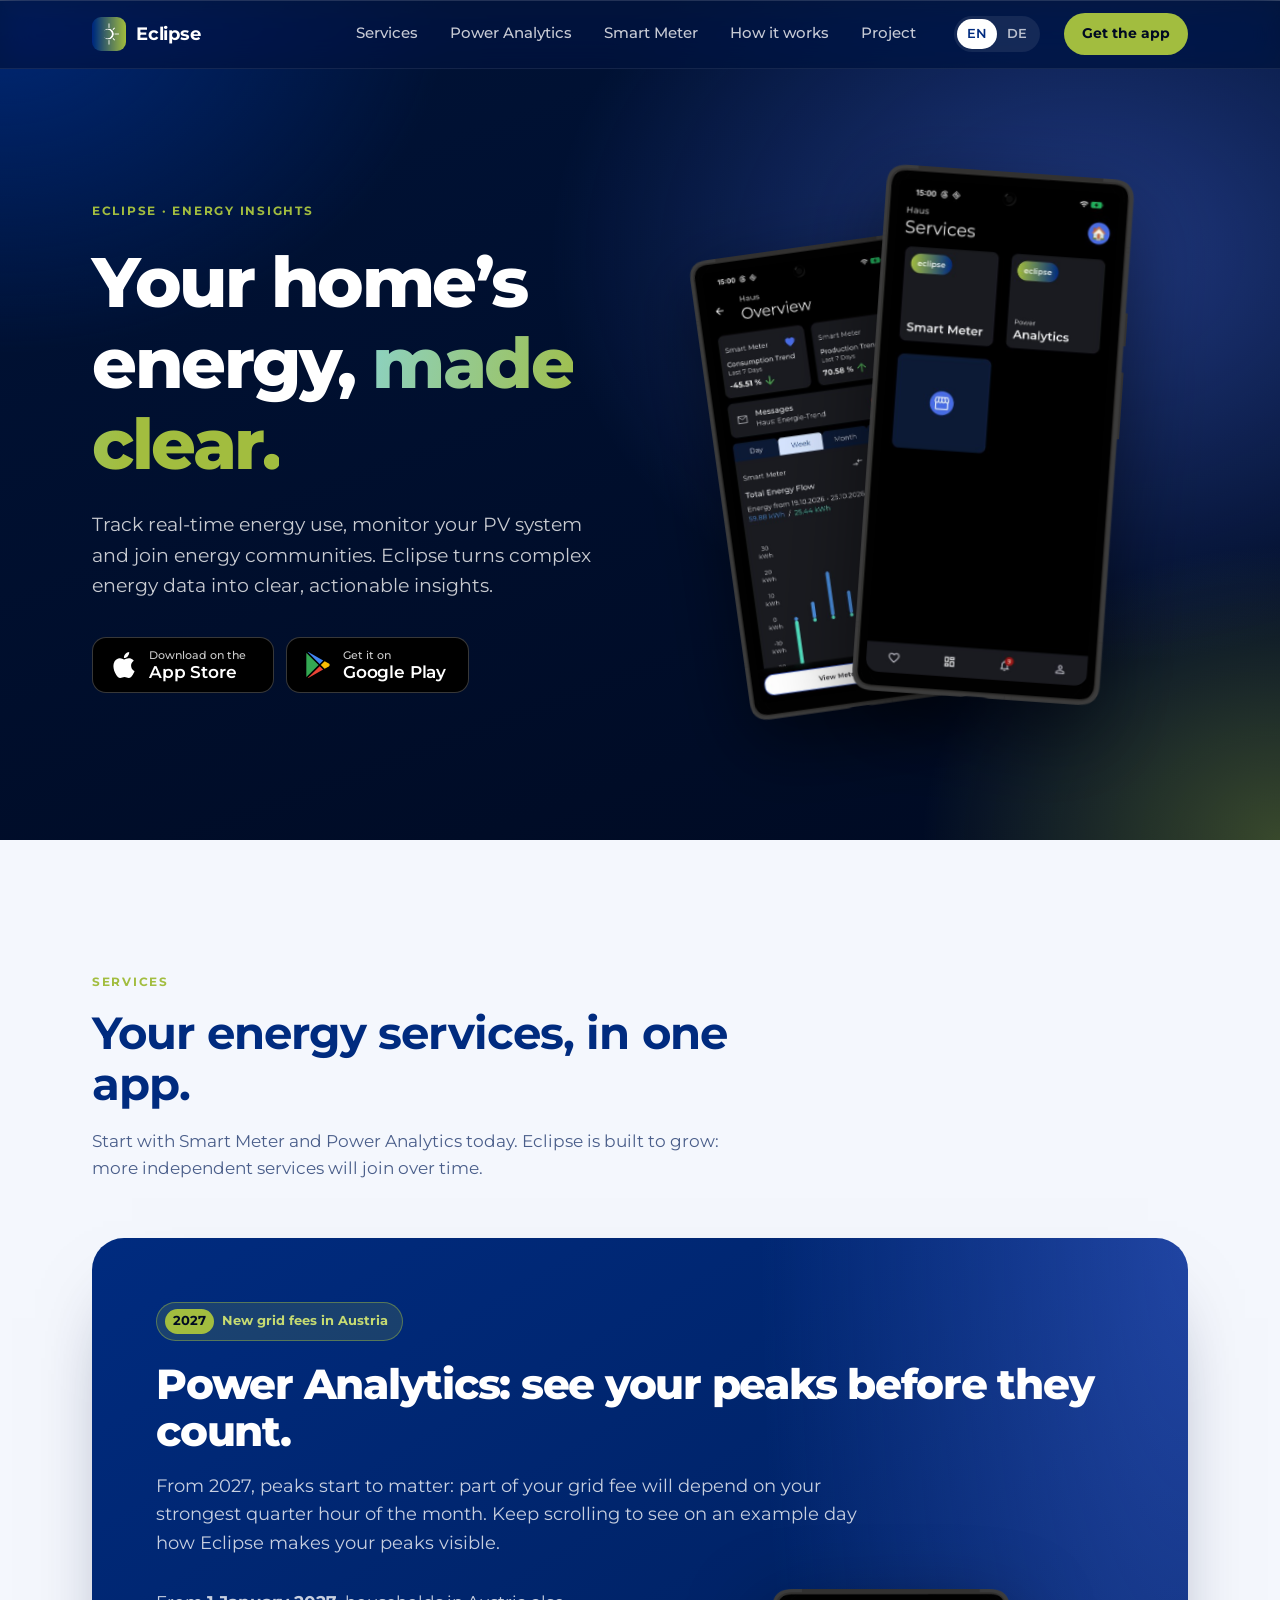
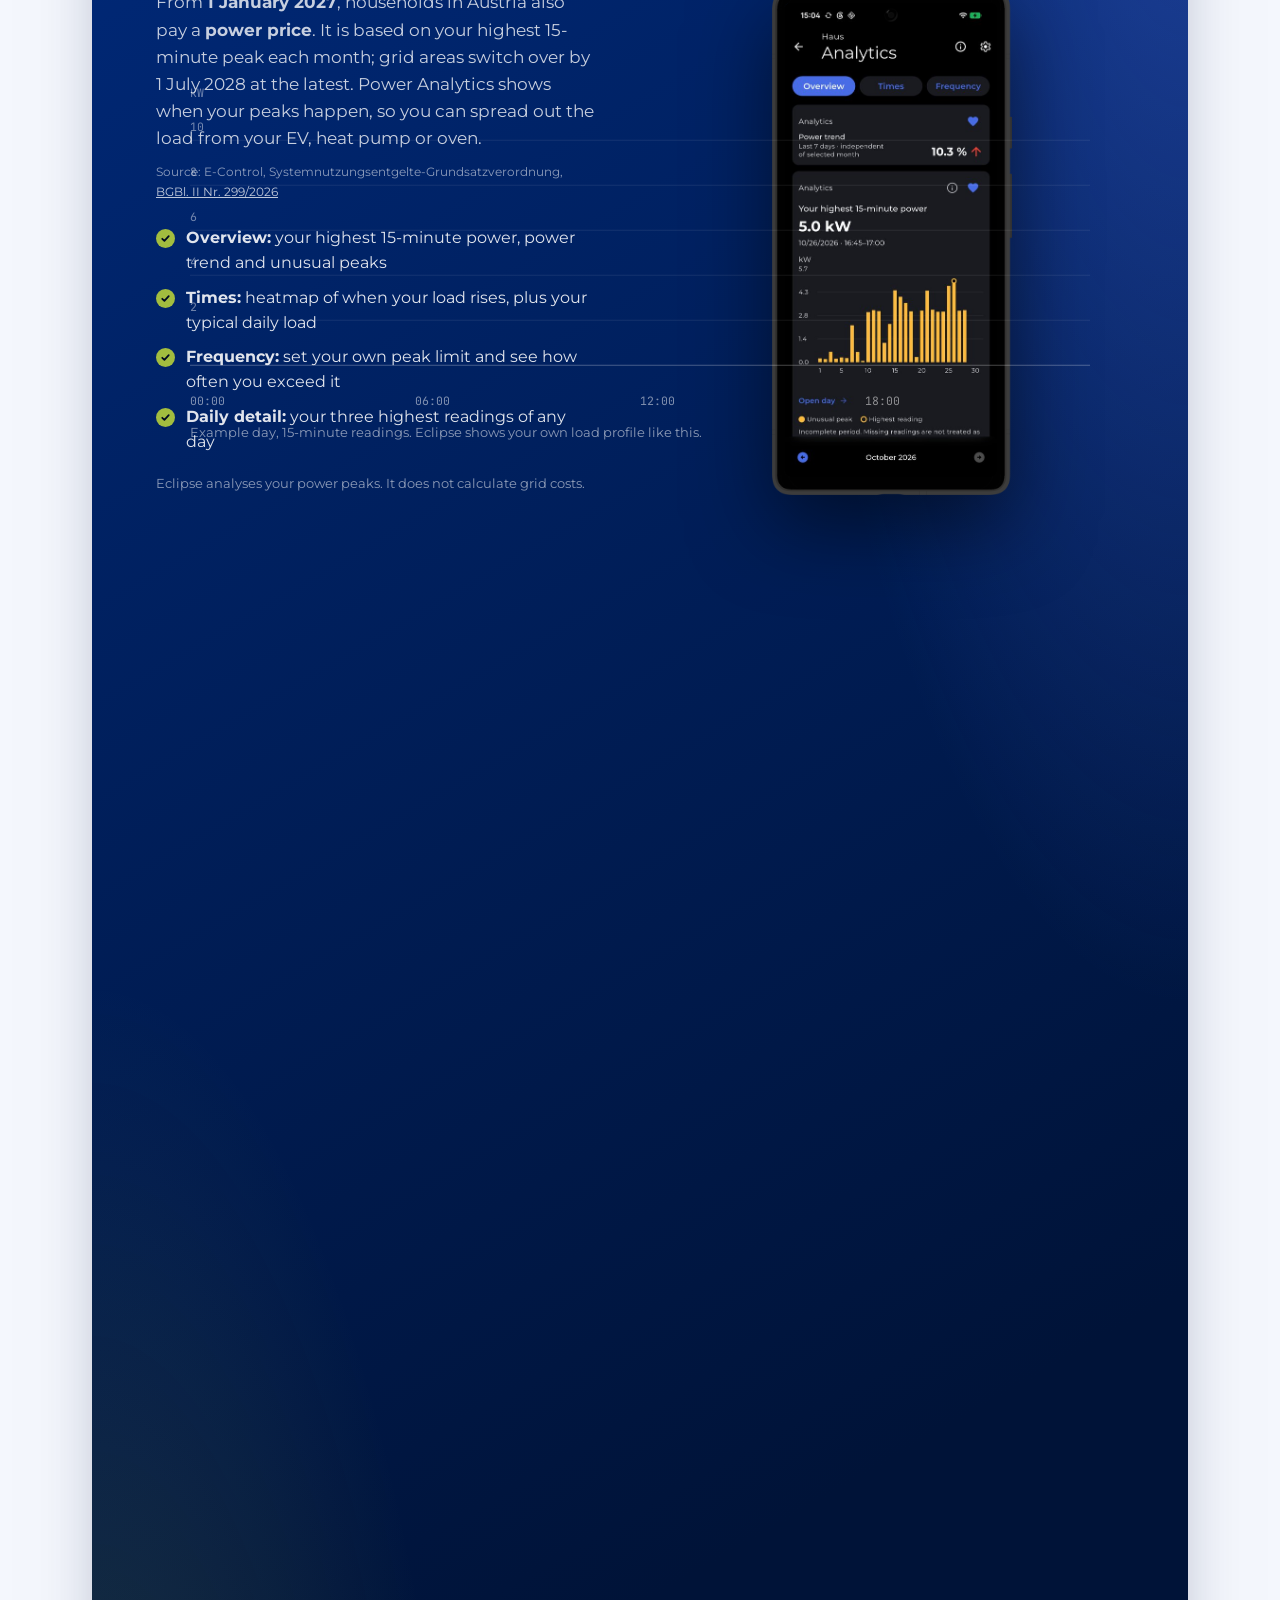
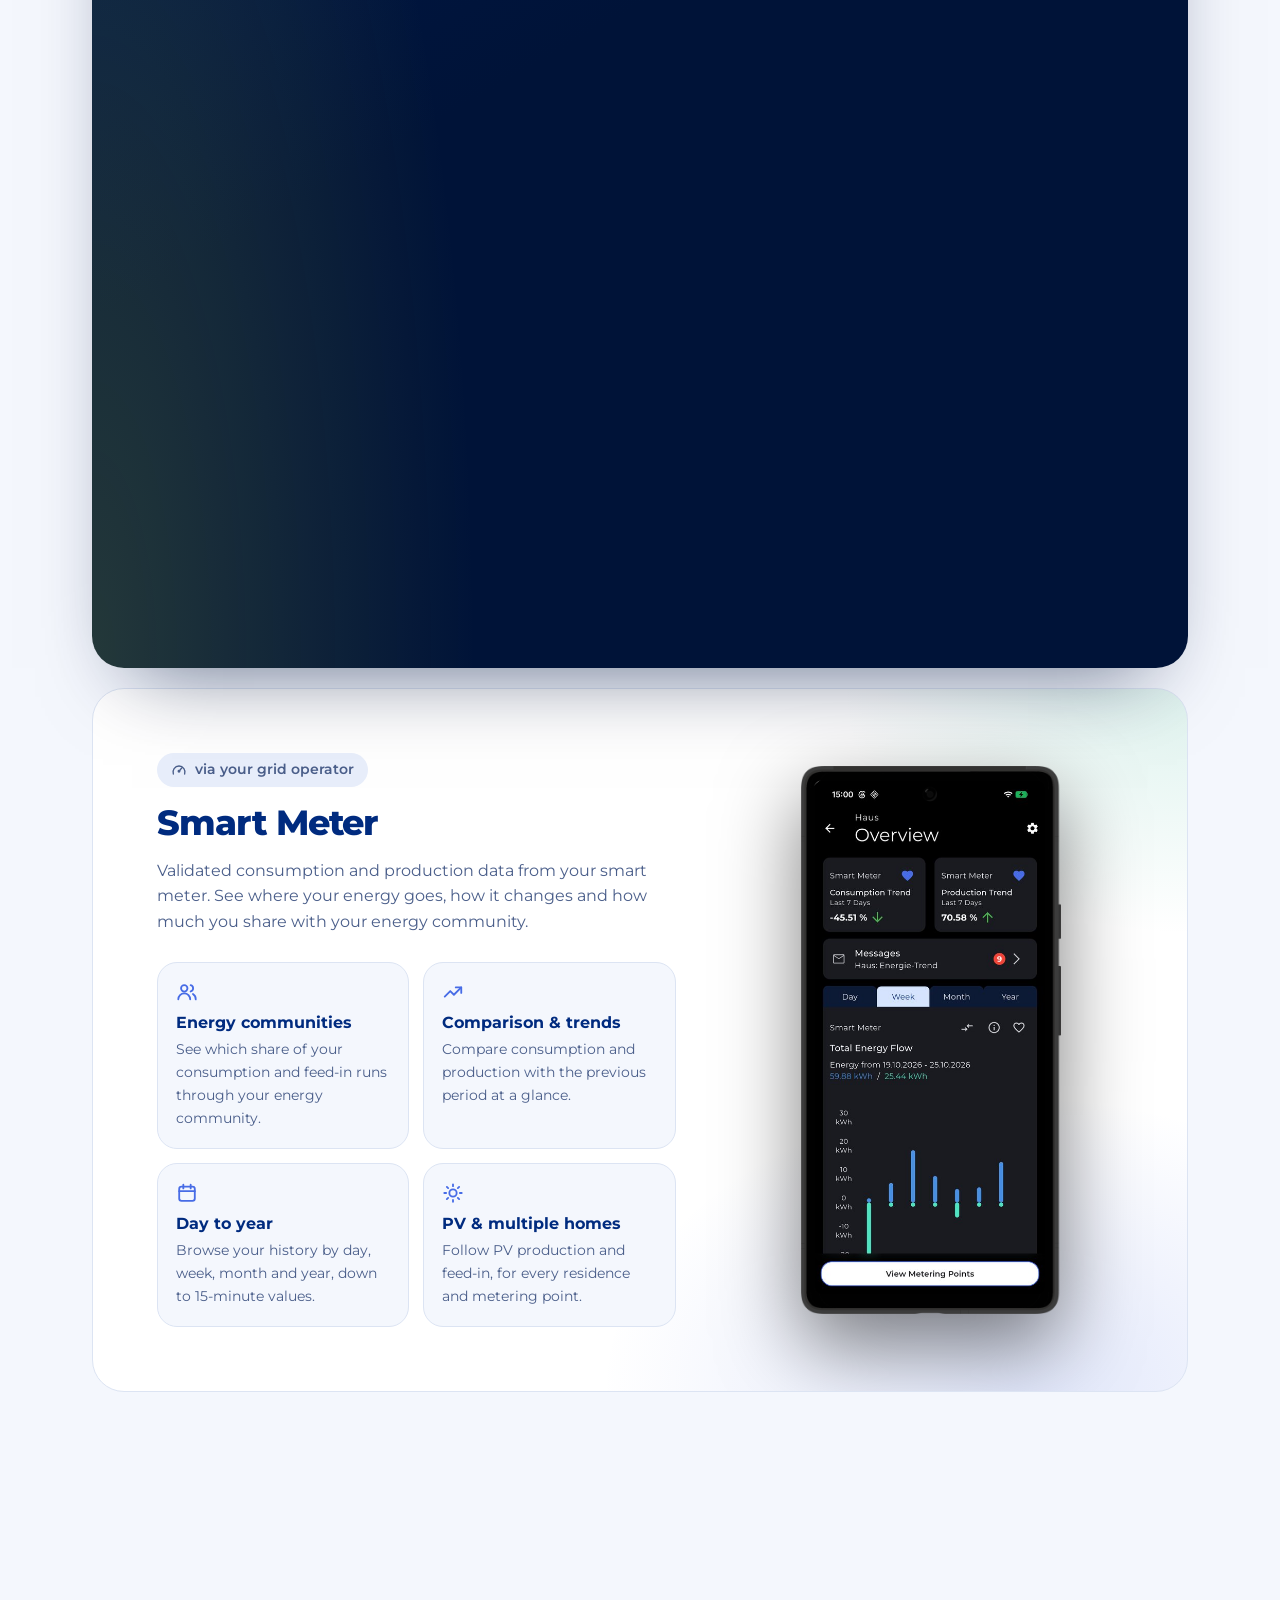
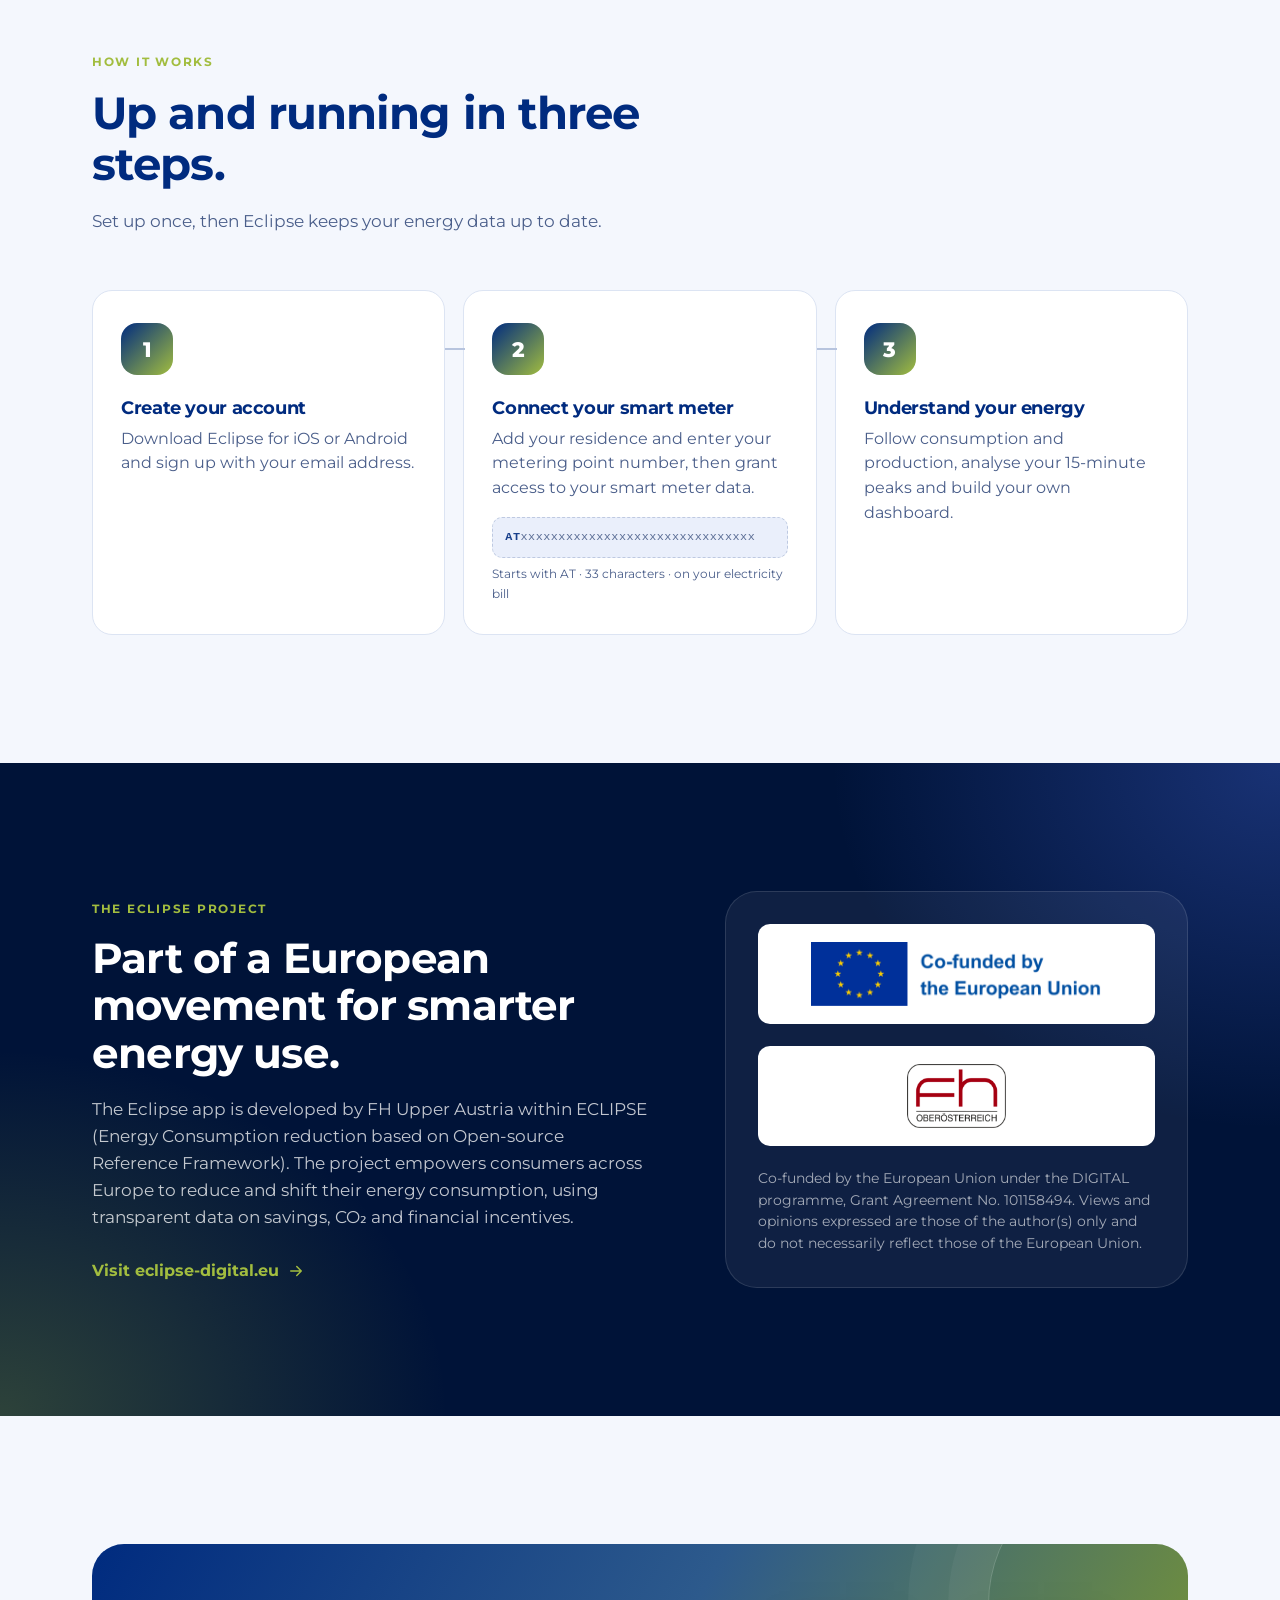
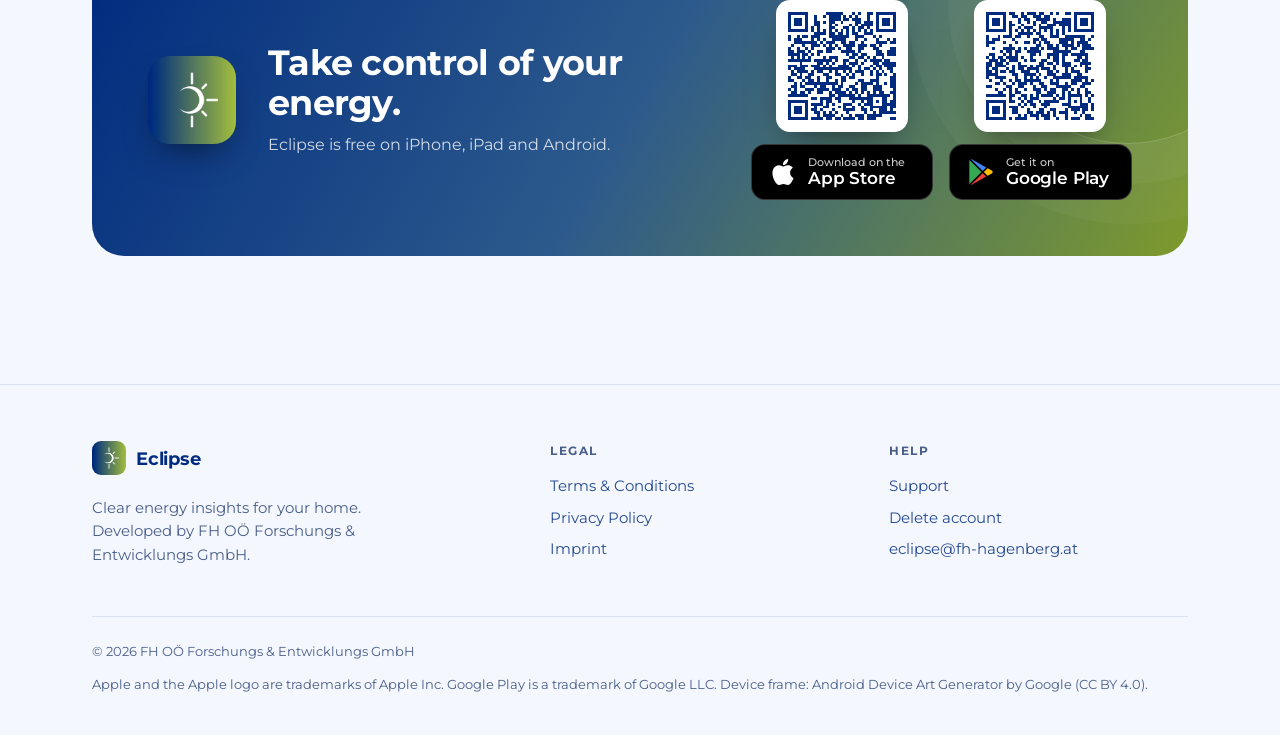
==== commit 367be132: "GH-50: Update Eclipse Landing Page" ====
--- a/eclipse-app/index.html
+++ b/eclipse-app/index.html
@@ -8,16 +8,18 @@
   <meta name="theme-color" content="#001338">
   <link rel="icon" type="image/png" href="assets/img/app-icon.png">
   <link rel="apple-touch-icon" href="assets/img/apple-touch-icon.png">
-  <link rel="alternate" hreflang="en" href="./">
-  <link rel="alternate" hreflang="de" href="de/">
+  <link rel="canonical" href="https://eclipse-energy.github.io/eclipse-legal/eclipse-app/">
+  <link rel="alternate" hreflang="en" href="https://eclipse-energy.github.io/eclipse-legal/eclipse-app/">
+  <link rel="alternate" hreflang="de" href="https://eclipse-energy.github.io/eclipse-legal/eclipse-app/de/">
+  <link rel="alternate" hreflang="x-default" href="https://eclipse-energy.github.io/eclipse-legal/eclipse-app/">
   <meta property="og:type" content="website">
   <meta property="og:title" content="Eclipse – Energy Insights">
   <meta property="og:description" content="Track real-time energy use, monitor PV systems and join energy communities.">
-  <meta property="og:image" content="assets/img/og-banner.jpg">
+  <meta property="og:url" content="https://eclipse-energy.github.io/eclipse-legal/eclipse-app/">
+  <meta property="og:image" content="https://eclipse-energy.github.io/eclipse-legal/eclipse-app/assets/img/og-banner.jpg">
+  <meta property="og:locale" content="en_GB">
+  <meta name="twitter:card" content="summary_large_image">
   <meta name="apple-itunes-app" content="app-id=6756777165">
-  <link rel="preconnect" href="https://fonts.googleapis.com">
-  <link rel="preconnect" href="https://fonts.gstatic.com" crossorigin>
-  <link href="https://fonts.googleapis.com/css2?family=JetBrains+Mono:wght@400;600&family=Montserrat:wght@400;500;600;700;800&display=swap" rel="stylesheet">
   <link rel="stylesheet" href="assets/css/style.css">
   <script src="assets/js/power-story.js" defer></script>
 </head>
@@ -26,7 +28,10 @@
     <symbol id="i-apple" viewBox="0 0 24 24"><path fill="currentColor" d="M12.152 6.896c-.948 0-2.415-1.078-3.96-1.04-2.04.027-3.91 1.183-4.961 3.014-2.117 3.675-.546 9.103 1.519 12.09 1.013 1.454 2.208 3.09 3.792 3.039 1.52-.065 2.09-.987 3.935-.987 1.831 0 2.35.987 3.96.948 1.637-.026 2.676-1.48 3.676-2.948 1.156-1.688 1.636-3.325 1.662-3.415-.039-.013-3.182-1.221-3.22-4.857-.026-3.04 2.48-4.494 2.597-4.559-1.429-2.09-3.623-2.324-4.39-2.376-2-.156-3.675 1.09-4.61 1.09zM15.53 3.83c.843-1.012 1.4-2.427 1.245-3.83-1.207.052-2.662.805-3.532 1.818-.78.896-1.454 2.338-1.273 3.714 1.338.104 2.715-.688 3.559-1.701"/></symbol>
     <symbol id="i-play" viewBox="0 0 24 24"><path fill="#34A853" d="M1.337.924a1.486 1.486 0 0 0-.112.568v21.017c0 .217.045.419.124.6l11.155-11.087L1.337.924z"/><path fill="#FBBC04" d="M22.018 13.298l-3.919 2.218-3.515-3.493 3.543-3.521 3.891 2.202a1.49 1.49 0 0 1 0 2.594z"/><path fill="#4285F4" d="M13.544 10.989l3.258-3.238L3.45.195a1.466 1.466 0 0 0-.946-.179l11.04 10.973z"/><path fill="#EA4335" d="M13.544 13.056l-11 10.933c.298.036.612-.016.906-.183l13.324-7.54-3.23-3.21z"/></symbol>
     <symbol id="i-gauge" viewBox="0 0 24 24"><g fill="none" stroke="currentColor" stroke-width="2" stroke-linecap="round" stroke-linejoin="round"><path d="M3.5 18a9 9 0 1 1 17 0"/><path d="m12 14 4-5"/><circle cx="12" cy="14" r="1.2" fill="currentColor"/></g></symbol>
-    <symbol id="i-cube" viewBox="0 0 24 24"><g fill="none" stroke="currentColor" stroke-width="2" stroke-linejoin="round"><path d="M12 2.5 20.5 7v10L12 21.5 3.5 17V7z"/><path d="M3.5 7 12 11.5 20.5 7M12 11.5v10"/></g></symbol>
+    <symbol id="i-community" viewBox="0 0 24 24"><g fill="none" stroke="currentColor" stroke-width="2" stroke-linecap="round" stroke-linejoin="round"><circle cx="9" cy="8" r="3.5"/><path d="M2.5 20a6.5 6.5 0 0 1 13 0"/><path d="M16 4.6a3.5 3.5 0 0 1 0 6.8M18.5 14.2A6.5 6.5 0 0 1 21.5 20"/></g></symbol>
+    <symbol id="i-trend" viewBox="0 0 24 24"><g fill="none" stroke="currentColor" stroke-width="2" stroke-linecap="round" stroke-linejoin="round"><path d="m3 17 6-6 4 4 8-8"/><path d="M15 7h6v6"/></g></symbol>
+    <symbol id="i-calendar" viewBox="0 0 24 24"><g fill="none" stroke="currentColor" stroke-width="2" stroke-linecap="round" stroke-linejoin="round"><rect x="3.5" y="5" width="17" height="15.5" rx="2.5"/><path d="M3.5 10h17M8 3v4M16 3v4"/></g></symbol>
+    <symbol id="i-sun" viewBox="0 0 24 24"><g fill="none" stroke="currentColor" stroke-width="2" stroke-linecap="round"><circle cx="12" cy="12" r="4"/><path d="M12 2.5v2M12 19.5v2M2.5 12h2M19.5 12h2M5.3 5.3l1.4 1.4M17.3 17.3l1.4 1.4M5.3 18.7l1.4-1.4M17.3 6.7l1.4-1.4"/></g></symbol>
     <symbol id="i-arrow" viewBox="0 0 24 24"><path fill="none" stroke="currentColor" stroke-width="2" stroke-linecap="round" stroke-linejoin="round" d="M5 12h14M13 6l6 6-6 6"/></symbol>
   </svg>
 
@@ -41,6 +46,7 @@
       <ul class="nav-links">
         <li><a href="#services">Services</a></li>
         <li><a href="#power-analytics">Power Analytics</a></li>
+        <li><a href="#smart-meter">Smart Meter</a></li>
         <li><a href="#how">How it works</a></li>
         <li><a href="#project">Project</a></li>
       </ul>
@@ -75,7 +81,7 @@
             <div class="screen"><img src="assets/img/phone/smart-meter.jpg" alt="Smart meter overview with consumption and production trends and weekly energy flow" width="451" height="1000" fetchpriority="high"></div>
           </div>
           <div class="phone phone--front">
-            <div class="screen"><img src="assets/img/phone/services.jpg" alt="Eclipse services: Smart Meter, Power Analytics and Digital Twin" width="451" height="1000" fetchpriority="high"></div>
+            <div class="screen"><img src="assets/img/phone/services.jpg" alt="Eclipse services: Smart Meter and Power Analytics" width="451" height="1000" fetchpriority="high"></div>
           </div>
         </div>
       </div>
@@ -85,8 +91,8 @@
       <div class="container">
         <div class="section-head">
           <span class="eyebrow">Services</span>
-          <h2>Three services. One clear picture of your energy.</h2>
-          <p>Eclipse brings together your smart meter, your home devices and your power peaks, so you know where your energy goes and when.</p>
+          <h2>Your energy services, in one app.</h2>
+          <p>Start with Smart Meter and Power Analytics today. Eclipse is built to grow: more independent services will join over time.</p>
         </div>
 
         <article class="spotlight" id="power-analytics">
@@ -110,24 +116,20 @@
                 <p class="disclaimer">Eclipse analyses your power peaks. It does not calculate grid costs.</p>
               </div>
 
-              <figure class="curve" style="--peak-x:30.73%;--peak-y:14.55%">
+              <figure class="curve" style="--peak-x:33.85%;--peak-y:7.88%">
                 <div class="curve-plot">
-                  <svg viewBox="0 0 960 320" preserveAspectRatio="none" role="img" aria-label="Example day: power in 15-minute readings. The highest quarter hour is at 07:15 with 4.4 kW.">
-                <g class="curve-grid"><line x1="0" x2="960" y1="242.4" y2="242.4"/><line x1="0" x2="960" y1="184.8" y2="184.8"/><line x1="0" x2="960" y1="127.2" y2="127.2"/><line x1="0" x2="960" y1="69.6" y2="69.6"/><line class="curve-base" x1="0" x2="960" y1="300" y2="300"/></g>
-                <g class="curve-bands"><rect x="240" y="12" width="120" height="288"/><rect x="680" y="12" width="200" height="288"/></g>
-                <g class="curve-bars"><rect class="bar" style="--i:0" x="2.0" y="288.5" width="6.0" height="11.5" rx="1.5" data-kw="0.2"/><rect class="bar" style="--i:1" x="12.0" y="289.1" width="6.0" height="10.9" rx="1.5" data-kw="0.19"/><rect class="bar" style="--i:2" x="22.0" y="287.3" width="6.0" height="12.7" rx="1.5" data-kw="0.22"/><rect class="bar" style="--i:3" x="32.0" y="287.3" width="6.0" height="12.7" rx="1.5" data-kw="0.22"/><rect class="bar" style="--i:4" x="42.0" y="293.1" width="6.0" height="6.9" rx="1.5" data-kw="0.12"/><rect class="bar" style="--i:5" x="52.0" y="291.9" width="6.0" height="8.1" rx="1.5" data-kw="0.14"/><rect class="bar" style="--i:6" x="62.0" y="291.9" width="6.0" height="8.1" rx="1.5" data-kw="0.14"/><rect class="bar" style="--i:7" x="72.0" y="291.9" width="6.0" height="8.1" rx="1.5" data-kw="0.14"/><rect class="bar" style="--i:8" x="82.0" y="286.2" width="6.0" height="13.8" rx="1.5" data-kw="0.24"/><rect class="bar" style="--i:9" x="92.0" y="287.9" width="6.0" height="12.1" rx="1.5" data-kw="0.21"/><rect class="bar" style="--i:10" x="102.0" y="290.2" width="6.0" height="9.8" rx="1.5" data-kw="0.17"/><rect class="bar" style="--i:11" x="112.0" y="289.6" width="6.0" height="10.4" rx="1.5" data-kw="0.18"/><rect class="bar" style="--i:12" x="122.0" y="294.2" width="6.0" height="5.8" rx="1.5" data-kw="0.1"/><rect class="bar" style="--i:13" x="132.0" y="292.5" width="6.0" height="7.5" rx="1.5" data-kw="0.13"/><rect class="bar" style="--i:14" x="142.0" y="289.1" width="6.0" height="10.9" rx="1.5" data-kw="0.19"/><rect class="bar" style="--i:15" x="152.0" y="289.6" width="6.0" height="10.4" rx="1.5" data-kw="0.18"/><rect class="bar bar--hot" style="--i:16" x="162.0" y="158.9" width="6.0" height="141.1" rx="1.5" data-kw="2.45"/><rect class="bar" style="--i:17" x="172.0" y="286.2" width="6.0" height="13.8" rx="1.5" data-kw="0.24"/><rect class="bar" style="--i:18" x="182.0" y="283.9" width="6.0" height="16.1" rx="1.5" data-kw="0.28"/><rect class="bar" style="--i:19" x="192.0" y="279.8" width="6.0" height="20.2" rx="1.5" data-kw="0.35"/><rect class="bar" style="--i:20" x="202.0" y="276.4" width="6.0" height="23.6" rx="1.5" data-kw="0.41"/><rect class="bar" style="--i:21" x="212.0" y="275.2" width="6.0" height="24.8" rx="1.5" data-kw="0.43"/><rect class="bar" style="--i:22" x="222.0" y="275.2" width="6.0" height="24.8" rx="1.5" data-kw="0.43"/><rect class="bar" style="--i:23" x="232.0" y="275.2" width="6.0" height="24.8" rx="1.5" data-kw="0.43"/><rect class="bar" style="--i:24" x="242.0" y="274.1" width="6.0" height="25.9" rx="1.5" data-kw="0.45"/><rect class="bar" style="--i:25" x="252.0" y="270.6" width="6.0" height="29.4" rx="1.5" data-kw="0.51"/><rect class="bar" style="--i:26" x="262.0" y="266.6" width="6.0" height="33.4" rx="1.5" data-kw="0.58"/><rect class="bar bar--hot" style="--i:27" x="272.0" y="225.1" width="6.0" height="74.9" rx="1.5" data-kw="1.3"/><g class="curve-spike" data-keep="0.08"><rect class="bar bar--hot" style="--i:28" x="282.0" y="144.5" width="6.0" height="155.5" rx="1.5" data-kw="2.7"/><rect class="bar bar--hot" style="--i:29" x="292.0" y="46.6" width="6.0" height="253.4" rx="1.5" data-kw="4.4"/><rect class="bar bar--hot" style="--i:30" x="302.0" y="144.5" width="6.0" height="155.5" rx="1.5" data-kw="2.7"/></g><rect class="bar" style="--i:31" x="312.0" y="268.3" width="6.0" height="31.7" rx="1.5" data-kw="0.55"/><rect class="bar" style="--i:32" x="322.0" y="274.1" width="6.0" height="25.9" rx="1.5" data-kw="0.45"/><rect class="bar" style="--i:33" x="332.0" y="245.3" width="6.0" height="54.7" rx="1.5" data-kw="0.95"/><rect class="bar bar--hot" style="--i:34" x="342.0" y="158.9" width="6.0" height="141.1" rx="1.5" data-kw="2.45"/><rect class="bar bar--hot" style="--i:35" x="352.0" y="233.8" width="6.0" height="66.2" rx="1.5" data-kw="1.15"/><rect class="bar" style="--i:36" x="362.0" y="287.3" width="6.0" height="12.7" rx="1.5" data-kw="0.22"/><rect class="bar" style="--i:37" x="372.0" y="289.1" width="6.0" height="10.9" rx="1.5" data-kw="0.19"/><rect class="bar" style="--i:38" x="382.0" y="287.9" width="6.0" height="12.1" rx="1.5" data-kw="0.21"/><rect class="bar" style="--i:39" x="392.0" y="291.9" width="6.0" height="8.1" rx="1.5" data-kw="0.14"/><rect class="bar" style="--i:40" x="402.0" y="294.2" width="6.0" height="5.8" rx="1.5" data-kw="0.1"/><rect class="bar" style="--i:41" x="412.0" y="290.8" width="6.0" height="9.2" rx="1.5" data-kw="0.16"/><rect class="bar" style="--i:42" x="422.0" y="291.4" width="6.0" height="8.6" rx="1.5" data-kw="0.15"/><rect class="bar" style="--i:43" x="432.0" y="287.9" width="6.0" height="12.1" rx="1.5" data-kw="0.21"/><rect class="bar" style="--i:44" x="442.0" y="286.2" width="6.0" height="13.8" rx="1.5" data-kw="0.24"/><rect class="bar" style="--i:45" x="452.0" y="290.8" width="6.0" height="9.2" rx="1.5" data-kw="0.16"/><rect class="bar bar--hot" style="--i:46" x="462.0" y="210.7" width="6.0" height="89.3" rx="1.5" data-kw="1.55"/><rect class="bar bar--hot" style="--i:47" x="472.0" y="205.0" width="6.0" height="95.0" rx="1.5" data-kw="1.65"/><rect class="bar" style="--i:48" x="482.0" y="288.5" width="6.0" height="11.5" rx="1.5" data-kw="0.2"/><rect class="bar" style="--i:49" x="492.0" y="288.5" width="6.0" height="11.5" rx="1.5" data-kw="0.2"/><rect class="bar" style="--i:50" x="502.0" y="288.5" width="6.0" height="11.5" rx="1.5" data-kw="0.2"/><rect class="bar" style="--i:51" x="512.0" y="288.5" width="6.0" height="11.5" rx="1.5" data-kw="0.2"/><rect class="bar" style="--i:52" x="522.0" y="287.3" width="6.0" height="12.7" rx="1.5" data-kw="0.22"/><rect class="bar" style="--i:53" x="532.0" y="293.1" width="6.0" height="6.9" rx="1.5" data-kw="0.12"/><rect class="bar" style="--i:54" x="542.0" y="293.1" width="6.0" height="6.9" rx="1.5" data-kw="0.12"/><rect class="bar" style="--i:55" x="552.0" y="290.8" width="6.0" height="9.2" rx="1.5" data-kw="0.16"/><rect class="bar" style="--i:56" x="562.0" y="291.4" width="6.0" height="8.6" rx="1.5" data-kw="0.15"/><rect class="bar" style="--i:57" x="572.0" y="286.8" width="6.0" height="13.2" rx="1.5" data-kw="0.23"/><rect class="bar" style="--i:58" x="582.0" y="287.3" width="6.0" height="12.7" rx="1.5" data-kw="0.22"/><rect class="bar" style="--i:59" x="592.0" y="290.8" width="6.0" height="9.2" rx="1.5" data-kw="0.16"/><rect class="bar" style="--i:60" x="602.0" y="290.2" width="6.0" height="9.8" rx="1.5" data-kw="0.17"/><rect class="bar" style="--i:61" x="612.0" y="293.7" width="6.0" height="6.3" rx="1.5" data-kw="0.11"/><rect class="bar" style="--i:62" x="622.0" y="292.5" width="6.0" height="7.5" rx="1.5" data-kw="0.13"/><rect class="bar" style="--i:63" x="632.0" y="287.9" width="6.0" height="12.1" rx="1.5" data-kw="0.21"/><rect class="bar" style="--i:64" x="642.0" y="289.1" width="6.0" height="10.9" rx="1.5" data-kw="0.19"/><rect class="bar" style="--i:65" x="652.0" y="287.3" width="6.0" height="12.7" rx="1.5" data-kw="0.22"/><rect class="bar" style="--i:66" x="662.0" y="288.5" width="6.0" height="11.5" rx="1.5" data-kw="0.2"/><rect class="bar" style="--i:67" x="672.0" y="293.7" width="6.0" height="6.3" rx="1.5" data-kw="0.11"/><rect class="bar" style="--i:68" x="682.0" y="282.7" width="6.0" height="17.3" rx="1.5" data-kw="0.3"/><rect class="bar" style="--i:69" x="692.0" y="281.6" width="6.0" height="18.4" rx="1.5" data-kw="0.32"/><rect class="bar" style="--i:70" x="702.0" y="279.3" width="6.0" height="20.7" rx="1.5" data-kw="0.36"/><rect class="bar" style="--i:71" x="712.0" y="275.8" width="6.0" height="24.2" rx="1.5" data-kw="0.42"/><rect class="bar" style="--i:72" x="722.0" y="273.5" width="6.0" height="26.5" rx="1.5" data-kw="0.46"/><rect class="bar" style="--i:73" x="732.0" y="272.4" width="6.0" height="27.6" rx="1.5" data-kw="0.48"/><rect class="bar" style="--i:74" x="742.0" y="273.5" width="6.0" height="26.5" rx="1.5" data-kw="0.46"/><rect class="bar" style="--i:75" x="752.0" y="275.8" width="6.0" height="24.2" rx="1.5" data-kw="0.42"/><rect class="bar" style="--i:76" x="762.0" y="251.0" width="6.0" height="49.0" rx="1.5" data-kw="0.85"/><rect class="bar" style="--i:77" x="772.0" y="281.6" width="6.0" height="18.4" rx="1.5" data-kw="0.32"/><rect class="bar" style="--i:78" x="782.0" y="282.7" width="6.0" height="17.3" rx="1.5" data-kw="0.3"/><rect class="bar" style="--i:79" x="792.0" y="281.6" width="6.0" height="18.4" rx="1.5" data-kw="0.32"/><rect class="bar" style="--i:80" x="802.0" y="279.3" width="6.0" height="20.7" rx="1.5" data-kw="0.36"/><rect class="bar" style="--i:81" x="812.0" y="276.4" width="6.0" height="23.6" rx="1.5" data-kw="0.41"/><rect class="bar" style="--i:82" x="822.0" y="273.5" width="6.0" height="26.5" rx="1.5" data-kw="0.46"/><rect class="bar" style="--i:83" x="832.0" y="272.4" width="6.0" height="27.6" rx="1.5" data-kw="0.48"/><rect class="bar" style="--i:84" x="842.0" y="272.9" width="6.0" height="27.1" rx="1.5" data-kw="0.47"/><rect class="bar" style="--i:85" x="852.0" y="275.8" width="6.0" height="24.2" rx="1.5" data-kw="0.42"/><rect class="bar" style="--i:86" x="862.0" y="278.7" width="6.0" height="21.3" rx="1.5" data-kw="0.37"/><rect class="bar" style="--i:87" x="872.0" y="281.6" width="6.0" height="18.4" rx="1.5" data-kw="0.32"/><rect class="bar" style="--i:88" x="882.0" y="291.4" width="6.0" height="8.6" rx="1.5" data-kw="0.15"/><rect class="bar" style="--i:89" x="892.0" y="294.8" width="6.0" height="5.2" rx="1.5" data-kw="0.09"/><rect class="bar" style="--i:90" x="902.0" y="290.2" width="6.0" height="9.8" rx="1.5" data-kw="0.17"/><rect class="bar" style="--i:91" x="912.0" y="290.2" width="6.0" height="9.8" rx="1.5" data-kw="0.17"/><rect class="bar" style="--i:92" x="922.0" y="288.5" width="6.0" height="11.5" rx="1.5" data-kw="0.2"/><rect class="bar" style="--i:93" x="932.0" y="286.2" width="6.0" height="13.8" rx="1.5" data-kw="0.24"/><rect class="bar" style="--i:94" x="942.0" y="290.8" width="6.0" height="9.2" rx="1.5" data-kw="0.16"/><rect class="bar" style="--i:95" x="952.0" y="291.9" width="6.0" height="8.1" rx="1.5" data-kw="0.14"/></g>
-                <g class="curve-hot"><rect class="bar" style="--i:16" x="162.0" y="158.9" width="6.0" height="141.1" rx="1.5"/><rect class="bar" style="--i:27" x="272.0" y="225.1" width="6.0" height="74.9" rx="1.5"/><g class="curve-spike" data-keep="0.08"><rect class="bar" style="--i:28" x="282.0" y="144.5" width="6.0" height="155.5" rx="1.5"/><rect class="bar bar--peak" style="--i:29" x="292.0" y="46.6" width="6.0" height="253.4" rx="1.5"/><rect class="bar" style="--i:30" x="302.0" y="144.5" width="6.0" height="155.5" rx="1.5"/></g><rect class="bar" style="--i:34" x="342.0" y="158.9" width="6.0" height="141.1" rx="1.5"/><rect class="bar" style="--i:35" x="352.0" y="233.8" width="6.0" height="66.2" rx="1.5"/><rect class="bar" style="--i:46" x="462.0" y="210.7" width="6.0" height="89.3" rx="1.5"/><rect class="bar" style="--i:47" x="472.0" y="205.0" width="6.0" height="95.0" rx="1.5"/></g>
-                <g class="curve-over"><g class="curve-spike" data-keep="0.08"><rect class="bar" style="--i:28" x="282.0" y="144.5" width="6.0" height="155.5" rx="1.5"/><rect class="bar bar--peak" style="--i:29" x="292.0" y="46.6" width="6.0" height="253.4" rx="1.5"/><rect class="bar" style="--i:30" x="302.0" y="144.5" width="6.0" height="155.5" rx="1.5"/></g></g>
-                <g class="curve-shift"><rect style="--i:0;--dx:250px" x="42.0" y="249.8" width="6.0" height="43.3" rx="1.5" data-i="4" data-kw="0.751"/><rect style="--i:1;--dx:240px" x="52.0" y="248.7" width="6.0" height="43.3" rx="1.5" data-i="5" data-kw="0.751"/><rect style="--i:2;--dx:230px" x="62.0" y="248.7" width="6.0" height="43.3" rx="1.5" data-i="6" data-kw="0.751"/><rect style="--i:3;--dx:220px" x="72.0" y="248.7" width="6.0" height="43.3" rx="1.5" data-i="7" data-kw="0.751"/><rect style="--i:4;--dx:210px" x="82.0" y="242.9" width="6.0" height="43.3" rx="1.5" data-i="8" data-kw="0.751"/><rect style="--i:5;--dx:200px" x="92.0" y="244.6" width="6.0" height="43.3" rx="1.5" data-i="9" data-kw="0.751"/><rect style="--i:6;--dx:190px" x="102.0" y="247.0" width="6.0" height="43.3" rx="1.5" data-i="10" data-kw="0.751"/><rect style="--i:7;--dx:180px" x="112.0" y="246.4" width="6.0" height="43.3" rx="1.5" data-i="11" data-kw="0.751"/><rect style="--i:8;--dx:170px" x="122.0" y="251.0" width="6.0" height="43.3" rx="1.5" data-i="12" data-kw="0.751"/><rect style="--i:9;--dx:160px" x="132.0" y="249.3" width="6.0" height="43.3" rx="1.5" data-i="13" data-kw="0.751"/><rect style="--i:10;--dx:150px" x="142.0" y="245.8" width="6.0" height="43.3" rx="1.5" data-i="14" data-kw="0.751"/><rect style="--i:11;--dx:140px" x="152.0" y="246.4" width="6.0" height="43.3" rx="1.5" data-i="15" data-kw="0.751"/></g>
-                <g class="curve-heat"><rect x="0" y="306" width="10" height="8" style="opacity:0.11"/><rect x="10" y="306" width="10" height="8" style="opacity:0.11"/><rect x="20" y="306" width="10" height="8" style="opacity:0.12"/><rect x="30" y="306" width="10" height="8" style="opacity:0.12"/><rect x="40" y="306" width="10" height="8" style="opacity:0.08"/><rect x="50" y="306" width="10" height="8" style="opacity:0.09"/><rect x="60" y="306" width="10" height="8" style="opacity:0.09"/><rect x="70" y="306" width="10" height="8" style="opacity:0.09"/><rect x="80" y="306" width="10" height="8" style="opacity:0.13"/><rect x="90" y="306" width="10" height="8" style="opacity:0.12"/><rect x="100" y="306" width="10" height="8" style="opacity:0.10"/><rect x="110" y="306" width="10" height="8" style="opacity:0.11"/><rect x="120" y="306" width="10" height="8" style="opacity:0.07"/><rect x="130" y="306" width="10" height="8" style="opacity:0.08"/><rect x="140" y="306" width="10" height="8" style="opacity:0.11"/><rect x="150" y="306" width="10" height="8" style="opacity:0.11"/><rect x="160" y="306" width="10" height="8" style="opacity:0.66"/><rect x="170" y="306" width="10" height="8" style="opacity:0.13"/><rect x="180" y="306" width="10" height="8" style="opacity:0.15"/><rect x="190" y="306" width="10" height="8" style="opacity:0.17"/><rect x="200" y="306" width="10" height="8" style="opacity:0.19"/><rect x="210" y="306" width="10" height="8" style="opacity:0.20"/><rect x="220" y="306" width="10" height="8" style="opacity:0.20"/><rect x="230" y="306" width="10" height="8" style="opacity:0.20"/><rect x="240" y="306" width="10" height="8" style="opacity:0.20"/><rect x="250" y="306" width="10" height="8" style="opacity:0.22"/><rect x="260" y="306" width="10" height="8" style="opacity:0.24"/><rect x="270" y="306" width="10" height="8" style="opacity:0.43"/><rect x="280" y="306" width="10" height="8" style="opacity:0.71"/><rect x="290" y="306" width="10" height="8" style="opacity:1.00"/><rect x="300" y="306" width="10" height="8" style="opacity:0.71"/><rect x="310" y="306" width="10" height="8" style="opacity:0.23"/><rect x="320" y="306" width="10" height="8" style="opacity:0.20"/><rect x="330" y="306" width="10" height="8" style="opacity:0.34"/><rect x="340" y="306" width="10" height="8" style="opacity:0.66"/><rect x="350" y="306" width="10" height="8" style="opacity:0.39"/><rect x="360" y="306" width="10" height="8" style="opacity:0.12"/><rect x="370" y="306" width="10" height="8" style="opacity:0.11"/><rect x="380" y="306" width="10" height="8" style="opacity:0.12"/><rect x="390" y="306" width="10" height="8" style="opacity:0.09"/><rect x="400" y="306" width="10" height="8" style="opacity:0.07"/><rect x="410" y="306" width="10" height="8" style="opacity:0.10"/><rect x="420" y="306" width="10" height="8" style="opacity:0.09"/><rect x="430" y="306" width="10" height="8" style="opacity:0.12"/><rect x="440" y="306" width="10" height="8" style="opacity:0.13"/><rect x="450" y="306" width="10" height="8" style="opacity:0.10"/><rect x="460" y="306" width="10" height="8" style="opacity:0.48"/><rect x="470" y="306" width="10" height="8" style="opacity:0.50"/><rect x="480" y="306" width="10" height="8" style="opacity:0.11"/><rect x="490" y="306" width="10" height="8" style="opacity:0.11"/><rect x="500" y="306" width="10" height="8" style="opacity:0.11"/><rect x="510" y="306" width="10" height="8" style="opacity:0.11"/><rect x="520" y="306" width="10" height="8" style="opacity:0.12"/><rect x="530" y="306" width="10" height="8" style="opacity:0.08"/><rect x="540" y="306" width="10" height="8" style="opacity:0.08"/><rect x="550" y="306" width="10" height="8" style="opacity:0.10"/><rect x="560" y="306" width="10" height="8" style="opacity:0.09"/><rect x="570" y="306" width="10" height="8" style="opacity:0.13"/><rect x="580" y="306" width="10" height="8" style="opacity:0.12"/><rect x="590" y="306" width="10" height="8" style="opacity:0.10"/><rect x="600" y="306" width="10" height="8" style="opacity:0.10"/><rect x="610" y="306" width="10" height="8" style="opacity:0.08"/><rect x="620" y="306" width="10" height="8" style="opacity:0.08"/><rect x="630" y="306" width="10" height="8" style="opacity:0.12"/><rect x="640" y="306" width="10" height="8" style="opacity:0.11"/><rect x="650" y="306" width="10" height="8" style="opacity:0.12"/><rect x="660" y="306" width="10" height="8" style="opacity:0.11"/><rect x="670" y="306" width="10" height="8" style="opacity:0.08"/><rect x="680" y="306" width="10" height="8" style="opacity:0.15"/><rect x="690" y="306" width="10" height="8" style="opacity:0.16"/><rect x="700" y="306" width="10" height="8" style="opacity:0.17"/><rect x="710" y="306" width="10" height="8" style="opacity:0.19"/><rect x="720" y="306" width="10" height="8" style="opacity:0.21"/><rect x="730" y="306" width="10" height="8" style="opacity:0.21"/><rect x="740" y="306" width="10" height="8" style="opacity:0.21"/><rect x="750" y="306" width="10" height="8" style="opacity:0.19"/><rect x="760" y="306" width="10" height="8" style="opacity:0.32"/><rect x="770" y="306" width="10" height="8" style="opacity:0.16"/><rect x="780" y="306" width="10" height="8" style="opacity:0.15"/><rect x="790" y="306" width="10" height="8" style="opacity:0.16"/><rect x="800" y="306" width="10" height="8" style="opacity:0.17"/><rect x="810" y="306" width="10" height="8" style="opacity:0.19"/><rect x="820" y="306" width="10" height="8" style="opacity:0.21"/><rect x="830" y="306" width="10" height="8" style="opacity:0.21"/><rect x="840" y="306" width="10" height="8" style="opacity:0.21"/><rect x="850" y="306" width="10" height="8" style="opacity:0.19"/><rect x="860" y="306" width="10" height="8" style="opacity:0.18"/><rect x="870" y="306" width="10" height="8" style="opacity:0.16"/><rect x="880" y="306" width="10" height="8" style="opacity:0.09"/><rect x="890" y="306" width="10" height="8" style="opacity:0.07"/><rect x="900" y="306" width="10" height="8" style="opacity:0.10"/><rect x="910" y="306" width="10" height="8" style="opacity:0.10"/><rect x="920" y="306" width="10" height="8" style="opacity:0.11"/><rect x="930" y="306" width="10" height="8" style="opacity:0.13"/><rect x="940" y="306" width="10" height="8" style="opacity:0.10"/><rect x="950" y="306" width="10" height="8" style="opacity:0.09"/></g>
+                  <svg viewBox="0 0 960 320" preserveAspectRatio="none" role="img" aria-label="Example day: power in 15-minute readings. The EV charges in the morning; the highest quarter hour is at 08:00 with 11.45 kW.">
+                <g class="curve-grid"><line x1="0" x2="960" y1="60.0" y2="60.0"/><line x1="0" x2="960" y1="108.0" y2="108.0"/><line x1="0" x2="960" y1="156.0" y2="156.0"/><line x1="0" x2="960" y1="204.0" y2="204.0"/><line x1="0" x2="960" y1="252.0" y2="252.0"/><line class="curve-base" x1="0" x2="960" y1="300" y2="300"/></g>
+                <g class="curve-bars"><rect class="bar" style="--i:0" x="2.0" y="291.1" width="6.0" height="8.9" rx="1.5" data-kw="0.37"/><rect class="bar" style="--i:1" x="12.0" y="291.8" width="6.0" height="8.2" rx="1.5" data-kw="0.34"/><rect class="bar" style="--i:2" x="22.0" y="290.4" width="6.0" height="9.6" rx="1.5" data-kw="0.4"/><rect class="bar" style="--i:3" x="32.0" y="291.8" width="6.0" height="8.2" rx="1.5" data-kw="0.34"/><rect class="bar" style="--i:4" x="42.0" y="291.1" width="6.0" height="8.9" rx="1.5" data-kw="0.37"/><rect class="bar" style="--i:5" x="52.0" y="289.2" width="6.0" height="10.8" rx="1.5" data-kw="0.45"/><rect class="bar" style="--i:6" x="62.0" y="292.6" width="6.0" height="7.4" rx="1.5" data-kw="0.31"/><rect class="bar" style="--i:7" x="72.0" y="291.6" width="6.0" height="8.4" rx="1.5" data-kw="0.35"/><rect class="bar" style="--i:8" x="82.0" y="290.4" width="6.0" height="9.6" rx="1.5" data-kw="0.4"/><rect class="bar" style="--i:9" x="92.0" y="292.6" width="6.0" height="7.4" rx="1.5" data-kw="0.31"/><rect class="bar" style="--i:10" x="102.0" y="292.3" width="6.0" height="7.7" rx="1.5" data-kw="0.32"/><rect class="bar" style="--i:11" x="112.0" y="289.9" width="6.0" height="10.1" rx="1.5" data-kw="0.42"/><rect class="bar" style="--i:12" x="122.0" y="289.2" width="6.0" height="10.8" rx="1.5" data-kw="0.45"/><rect class="bar" style="--i:13" x="132.0" y="291.6" width="6.0" height="8.4" rx="1.5" data-kw="0.35"/><rect class="bar" style="--i:14" x="142.0" y="292.1" width="6.0" height="7.9" rx="1.5" data-kw="0.33"/><rect class="bar" style="--i:15" x="152.0" y="289.2" width="6.0" height="10.8" rx="1.5" data-kw="0.45"/><rect class="bar" style="--i:16" x="162.0" y="291.6" width="6.0" height="8.4" rx="1.5" data-kw="0.35"/><rect class="bar" style="--i:17" x="172.0" y="290.6" width="6.0" height="9.4" rx="1.5" data-kw="0.39"/><rect class="bar" style="--i:18" x="182.0" y="290.6" width="6.0" height="9.4" rx="1.5" data-kw="0.39"/><rect class="bar" style="--i:19" x="192.0" y="290.4" width="6.0" height="9.6" rx="1.5" data-kw="0.4"/><rect class="bar" style="--i:20" x="202.0" y="289.4" width="6.0" height="10.6" rx="1.5" data-kw="0.44"/><rect class="bar" style="--i:21" x="212.0" y="289.4" width="6.0" height="10.6" rx="1.5" data-kw="0.44"/><rect class="bar" style="--i:22" x="222.0" y="290.4" width="6.0" height="9.6" rx="1.5" data-kw="0.4"/><rect class="bar" style="--i:23" x="232.0" y="289.9" width="6.0" height="10.1" rx="1.5" data-kw="0.42"/><rect class="bar" style="--i:24" x="242.0" y="289.9" width="6.0" height="10.1" rx="1.5" data-kw="0.42"/><rect class="bar" style="--i:25" x="252.0" y="290.4" width="6.0" height="9.6" rx="1.5" data-kw="0.4"/><rect class="bar" style="--i:26" x="262.0" y="283.2" width="6.0" height="16.8" rx="1.5" data-kw="0.7"/><rect class="bar" style="--i:27" x="272.0" y="254.4" width="6.0" height="45.6" rx="1.5" data-kw="1.9"/><rect class="bar" style="--i:28" x="282.0" y="244.8" width="6.0" height="55.2" rx="1.5" data-kw="2.3"/><rect class="bar" style="--i:29" x="292.0" y="273.6" width="6.0" height="26.4" rx="1.5" data-kw="1.1"/><rect class="bar" style="--i:30" x="302.0" y="249.6" width="6.0" height="50.4" rx="1.5" data-kw="2.1"/><rect class="bar" style="--i:31" x="312.0" y="280.8" width="6.0" height="19.2" rx="1.5" data-kw="0.8"/><g class="curve-spike" data-keep="0"><rect class="bar bar--hot" style="--i:32" x="322.0" y="25.2" width="6.0" height="274.8" rx="1.5" data-kw="11.45" data-base="0.62"/><rect class="bar bar--hot" style="--i:33" x="332.0" y="26.9" width="6.0" height="273.1" rx="1.5" data-kw="11.38" data-base="0.55"/><rect class="bar bar--hot" style="--i:34" x="342.0" y="27.6" width="6.0" height="272.4" rx="1.5" data-kw="11.35" data-base="0.68"/><rect class="bar bar--hot" style="--i:35" x="352.0" y="28.1" width="6.0" height="271.9" rx="1.5" data-kw="11.33" data-base="0.5"/><rect class="bar bar--hot" style="--i:36" x="362.0" y="27.4" width="6.0" height="272.6" rx="1.5" data-kw="11.36" data-base="0.58"/><rect class="bar bar--hot" style="--i:37" x="372.0" y="28.6" width="6.0" height="271.4" rx="1.5" data-kw="11.31" data-base="0.64"/><rect class="bar bar--hot" style="--i:38" x="382.0" y="27.8" width="6.0" height="272.2" rx="1.5" data-kw="11.34" data-base="0.52"/><rect class="bar bar--hot" style="--i:39" x="392.0" y="28.8" width="6.0" height="271.2" rx="1.5" data-kw="11.3" data-base="0.6"/></g><rect class="bar" style="--i:40" x="402.0" y="288.5" width="6.0" height="11.5" rx="1.5" data-kw="0.48"/><rect class="bar" style="--i:41" x="412.0" y="288.7" width="6.0" height="11.3" rx="1.5" data-kw="0.47"/><rect class="bar" style="--i:42" x="422.0" y="288.2" width="6.0" height="11.8" rx="1.5" data-kw="0.49"/><rect class="bar" style="--i:43" x="432.0" y="289.0" width="6.0" height="11.0" rx="1.5" data-kw="0.46"/><rect class="bar" style="--i:44" x="442.0" y="288.2" width="6.0" height="11.8" rx="1.5" data-kw="0.49"/><rect class="bar" style="--i:45" x="452.0" y="287.3" width="6.0" height="12.7" rx="1.5" data-kw="0.53"/><rect class="bar" style="--i:46" x="462.0" y="261.6" width="6.0" height="38.4" rx="1.5" data-kw="1.6"/><rect class="bar" style="--i:47" x="472.0" y="232.8" width="6.0" height="67.2" rx="1.5" data-kw="2.8"/><rect class="bar" style="--i:48" x="482.0" y="237.6" width="6.0" height="62.4" rx="1.5" data-kw="2.6"/><rect class="bar" style="--i:49" x="492.0" y="266.4" width="6.0" height="33.6" rx="1.5" data-kw="1.4"/><rect class="bar" style="--i:50" x="502.0" y="278.4" width="6.0" height="21.6" rx="1.5" data-kw="0.9"/><rect class="bar" style="--i:51" x="512.0" y="290.6" width="6.0" height="9.4" rx="1.5" data-kw="0.39"/><rect class="bar" style="--i:52" x="522.0" y="250.8" width="6.0" height="49.2" rx="1.5" data-kw="2.05"/><rect class="bar" style="--i:53" x="532.0" y="249.6" width="6.0" height="50.4" rx="1.5" data-kw="2.1"/><rect class="bar" style="--i:54" x="542.0" y="285.6" width="6.0" height="14.4" rx="1.5" data-kw="0.6"/><rect class="bar" style="--i:55" x="552.0" y="254.4" width="6.0" height="45.6" rx="1.5" data-kw="1.9"/><rect class="bar" style="--i:56" x="562.0" y="286.8" width="6.0" height="13.2" rx="1.5" data-kw="0.55"/><rect class="bar" style="--i:57" x="572.0" y="285.8" width="6.0" height="14.2" rx="1.5" data-kw="0.59"/><rect class="bar" style="--i:58" x="582.0" y="290.4" width="6.0" height="9.6" rx="1.5" data-kw="0.4"/><rect class="bar" style="--i:59" x="592.0" y="288.0" width="6.0" height="12.0" rx="1.5" data-kw="0.5"/><rect class="bar" style="--i:60" x="602.0" y="248.4" width="6.0" height="51.6" rx="1.5" data-kw="2.15"/><rect class="bar" style="--i:61" x="612.0" y="271.2" width="6.0" height="28.8" rx="1.5" data-kw="1.2"/><rect class="bar" style="--i:62" x="622.0" y="288.0" width="6.0" height="12.0" rx="1.5" data-kw="0.5"/><rect class="bar" style="--i:63" x="632.0" y="283.2" width="6.0" height="16.8" rx="1.5" data-kw="0.7"/><rect class="bar" style="--i:64" x="642.0" y="289.2" width="6.0" height="10.8" rx="1.5" data-kw="0.45"/><rect class="bar" style="--i:65" x="652.0" y="286.1" width="6.0" height="13.9" rx="1.5" data-kw="0.58"/><rect class="bar" style="--i:66" x="662.0" y="285.6" width="6.0" height="14.4" rx="1.5" data-kw="0.6"/><rect class="bar" style="--i:67" x="672.0" y="287.0" width="6.0" height="13.0" rx="1.5" data-kw="0.54"/><rect class="bar" style="--i:68" x="682.0" y="290.2" width="6.0" height="9.8" rx="1.5" data-kw="0.41"/><rect class="bar" style="--i:69" x="692.0" y="288.0" width="6.0" height="12.0" rx="1.5" data-kw="0.5"/><rect class="bar" style="--i:70" x="702.0" y="266.4" width="6.0" height="33.6" rx="1.5" data-kw="1.4"/><rect class="bar" style="--i:71" x="712.0" y="225.6" width="6.0" height="74.4" rx="1.5" data-kw="3.1"/><rect class="bar" style="--i:72" x="722.0" y="218.4" width="6.0" height="81.6" rx="1.5" data-kw="3.4"/><rect class="bar" style="--i:73" x="732.0" y="235.2" width="6.0" height="64.8" rx="1.5" data-kw="2.7"/><rect class="bar" style="--i:74" x="742.0" y="256.8" width="6.0" height="43.2" rx="1.5" data-kw="1.8"/><rect class="bar" style="--i:75" x="752.0" y="247.2" width="6.0" height="52.8" rx="1.5" data-kw="2.2"/><rect class="bar" style="--i:76" x="762.0" y="273.6" width="6.0" height="26.4" rx="1.5" data-kw="1.1"/><rect class="bar" style="--i:77" x="772.0" y="280.1" width="6.0" height="19.9" rx="1.5" data-kw="0.83"/><rect class="bar" style="--i:78" x="782.0" y="280.1" width="6.0" height="19.9" rx="1.5" data-kw="0.83"/><rect class="bar" style="--i:79" x="792.0" y="283.0" width="6.0" height="17.0" rx="1.5" data-kw="0.71"/><rect class="bar" style="--i:80" x="802.0" y="285.1" width="6.0" height="14.9" rx="1.5" data-kw="0.62"/><rect class="bar" style="--i:81" x="812.0" y="281.8" width="6.0" height="18.2" rx="1.5" data-kw="0.76"/><rect class="bar" style="--i:82" x="822.0" y="280.8" width="6.0" height="19.2" rx="1.5" data-kw="0.8"/><rect class="bar" style="--i:83" x="832.0" y="285.1" width="6.0" height="14.9" rx="1.5" data-kw="0.62"/><rect class="bar" style="--i:84" x="842.0" y="285.6" width="6.0" height="14.4" rx="1.5" data-kw="0.6"/><rect class="bar" style="--i:85" x="852.0" y="288.7" width="6.0" height="11.3" rx="1.5" data-kw="0.47"/><rect class="bar" style="--i:86" x="862.0" y="285.8" width="6.0" height="14.2" rx="1.5" data-kw="0.59"/><rect class="bar" style="--i:87" x="872.0" y="284.6" width="6.0" height="15.4" rx="1.5" data-kw="0.64"/><rect class="bar" style="--i:88" x="882.0" y="287.8" width="6.0" height="12.2" rx="1.5" data-kw="0.51"/><rect class="bar" style="--i:89" x="892.0" y="290.9" width="6.0" height="9.1" rx="1.5" data-kw="0.38"/><rect class="bar" style="--i:90" x="902.0" y="291.1" width="6.0" height="8.9" rx="1.5" data-kw="0.37"/><rect class="bar" style="--i:91" x="912.0" y="288.5" width="6.0" height="11.5" rx="1.5" data-kw="0.48"/><rect class="bar" style="--i:92" x="922.0" y="289.0" width="6.0" height="11.0" rx="1.5" data-kw="0.46"/><rect class="bar" style="--i:93" x="932.0" y="290.6" width="6.0" height="9.4" rx="1.5" data-kw="0.39"/><rect class="bar" style="--i:94" x="942.0" y="289.7" width="6.0" height="10.3" rx="1.5" data-kw="0.43"/><rect class="bar" style="--i:95" x="952.0" y="291.1" width="6.0" height="8.9" rx="1.5" data-kw="0.37"/></g>
+                <g class="curve-hot"><g class="curve-spike" data-keep="0"><rect class="bar bar--peak" style="--i:32" x="322.0" y="25.2" width="6.0" height="259.9" rx="1.5"/><rect class="bar" style="--i:33" x="332.0" y="26.9" width="6.0" height="259.9" rx="1.5"/><rect class="bar" style="--i:34" x="342.0" y="27.6" width="6.0" height="256.1" rx="1.5"/><rect class="bar" style="--i:35" x="352.0" y="28.1" width="6.0" height="259.9" rx="1.5"/><rect class="bar" style="--i:36" x="362.0" y="27.4" width="6.0" height="258.7" rx="1.5"/><rect class="bar" style="--i:37" x="372.0" y="28.6" width="6.0" height="256.0" rx="1.5"/><rect class="bar" style="--i:38" x="382.0" y="27.8" width="6.0" height="259.7" rx="1.5"/><rect class="bar" style="--i:39" x="392.0" y="28.8" width="6.0" height="256.8" rx="1.5"/></g><rect class="bar bar--base" style="--i:32" x="322.0" y="285.1" width="6.0" height="14.9" rx="1.5"/><rect class="bar bar--base" style="--i:33" x="332.0" y="286.8" width="6.0" height="13.2" rx="1.5"/><rect class="bar bar--base" style="--i:34" x="342.0" y="283.7" width="6.0" height="16.3" rx="1.5"/><rect class="bar bar--base" style="--i:35" x="352.0" y="288.0" width="6.0" height="12.0" rx="1.5"/><rect class="bar bar--base" style="--i:36" x="362.0" y="286.1" width="6.0" height="13.9" rx="1.5"/><rect class="bar bar--base" style="--i:37" x="372.0" y="284.6" width="6.0" height="15.4" rx="1.5"/><rect class="bar bar--base" style="--i:38" x="382.0" y="287.5" width="6.0" height="12.5" rx="1.5"/><rect class="bar bar--base" style="--i:39" x="392.0" y="285.6" width="6.0" height="14.4" rx="1.5"/></g>
+                <g class="curve-shift"><rect style="--i:0;--dx:320px" x="2.0" y="204.7" width="6.0" height="86.4" rx="1.5" data-i="0" data-kw="3.6"/><rect style="--i:1;--dx:310px" x="12.0" y="205.4" width="6.0" height="86.4" rx="1.5" data-i="1" data-kw="3.6"/><rect style="--i:2;--dx:300px" x="22.0" y="204.0" width="6.0" height="86.4" rx="1.5" data-i="2" data-kw="3.6"/><rect style="--i:3;--dx:300px" x="32.0" y="205.4" width="6.0" height="86.4" rx="1.5" data-i="3" data-kw="3.6"/><rect style="--i:4;--dx:290px" x="42.0" y="204.7" width="6.0" height="86.4" rx="1.5" data-i="4" data-kw="3.6"/><rect style="--i:5;--dx:280px" x="52.0" y="202.8" width="6.0" height="86.4" rx="1.5" data-i="5" data-kw="3.6"/><rect style="--i:6;--dx:280px" x="62.0" y="206.2" width="6.0" height="86.4" rx="1.5" data-i="6" data-kw="3.6"/><rect style="--i:7;--dx:270px" x="72.0" y="205.2" width="6.0" height="86.4" rx="1.5" data-i="7" data-kw="3.6"/><rect style="--i:8;--dx:260px" x="82.0" y="204.0" width="6.0" height="86.4" rx="1.5" data-i="8" data-kw="3.6"/><rect style="--i:9;--dx:260px" x="92.0" y="206.2" width="6.0" height="86.4" rx="1.5" data-i="9" data-kw="3.6"/><rect style="--i:10;--dx:250px" x="102.0" y="205.9" width="6.0" height="86.4" rx="1.5" data-i="10" data-kw="3.6"/><rect style="--i:11;--dx:240px" x="112.0" y="203.5" width="6.0" height="86.4" rx="1.5" data-i="11" data-kw="3.6"/><rect style="--i:12;--dx:240px" x="122.0" y="202.8" width="6.0" height="86.4" rx="1.5" data-i="12" data-kw="3.6"/><rect style="--i:13;--dx:230px" x="132.0" y="205.2" width="6.0" height="86.4" rx="1.5" data-i="13" data-kw="3.6"/><rect style="--i:14;--dx:220px" x="142.0" y="205.7" width="6.0" height="86.4" rx="1.5" data-i="14" data-kw="3.6"/><rect style="--i:15;--dx:220px" x="152.0" y="202.8" width="6.0" height="86.4" rx="1.5" data-i="15" data-kw="3.6"/><rect style="--i:16;--dx:210px" x="162.0" y="205.2" width="6.0" height="86.4" rx="1.5" data-i="16" data-kw="3.6"/><rect style="--i:17;--dx:200px" x="172.0" y="204.2" width="6.0" height="86.4" rx="1.5" data-i="17" data-kw="3.6"/><rect style="--i:18;--dx:200px" x="182.0" y="204.2" width="6.0" height="86.4" rx="1.5" data-i="18" data-kw="3.6"/><rect style="--i:19;--dx:190px" x="192.0" y="204.0" width="6.0" height="86.4" rx="1.5" data-i="19" data-kw="3.6"/><rect style="--i:20;--dx:180px" x="202.0" y="203.0" width="6.0" height="86.4" rx="1.5" data-i="20" data-kw="3.6"/><rect style="--i:21;--dx:180px" x="212.0" y="203.0" width="6.0" height="86.4" rx="1.5" data-i="21" data-kw="3.6"/><rect style="--i:22;--dx:170px" x="222.0" y="204.0" width="6.0" height="86.4" rx="1.5" data-i="22" data-kw="3.6"/><rect style="--i:23;--dx:160px" x="232.0" y="203.5" width="6.0" height="86.4" rx="1.5" data-i="23" data-kw="3.6"/></g>
               </svg>
-                  <div class="curve-y" aria-hidden="true"><span class="curve-unit" style="top:0">kW</span><span style="top:75.75%">1</span><span style="top:57.75%">2</span><span style="top:39.75%">3</span><span style="top:21.75%">4</span></div>
-                  <div class="curve-limit" aria-hidden="true" data-limit="2.5"><p class="curve-tag">Your limit <span class="num">2.5 kW</span> · <span class="num" data-over>–</span> quarter hours above</p></div>
+                  <div class="curve-y" aria-hidden="true"><span class="curve-unit" style="top:0">kW</span><span style="top:78.75%">2</span><span style="top:63.75%">4</span><span style="top:48.75%">6</span><span style="top:33.75%">8</span><span style="top:18.75%">10</span></div>
                   <div class="curve-max" aria-hidden="true"><p class="curve-tag">Max <span class="num" data-max>–</span></p></div>
                   <div class="curve-cursor" aria-hidden="true"><div class="curve-readout"><p class="curve-tag num" data-readout>00:00</p></div></div>
-                  <p class="curve-shift-note" aria-hidden="true">Example: EV charging moved to the night</p>
+                  <p class="curve-shift-note" aria-hidden="true">Example: charging the EV at night</p>
                   <div class="curve-peak" aria-hidden="true"><span class="curve-ring"></span>
-                    <p class="curve-note"><span class="num">07:15</span> <span class="num">4.4 kW</span><small>highest quarter hour</small></p>
+                    <p class="curve-note"><span class="num">08:00</span> <span class="num">11.45 kW</span><small>highest quarter hour</small></p>
                   </div>
                 </div>
                 <div class="curve-x" aria-hidden="true"><span style="left:0.00%">00:00</span><span style="left:25.00%">06:00</span><span style="left:50.00%">12:00</span><span style="left:75.00%">18:00</span></div>
@@ -143,38 +145,24 @@
 
             <div class="story-track" aria-hidden="true">
               <div class="story-step"></div><div class="story-step"></div><div class="story-step"></div>
-              <div class="story-step"></div><div class="story-step"></div><div class="story-step"></div>
             </div>
           </div>
         </article>
 
-        <div class="sources" role="group" aria-label="Data sources">
-        <article class="source source--past">
-          <p class="source-q">What happened?</p>
-          <h3>Smart Meter</h3>
-          <p class="source-via"><svg aria-hidden="true"><use href="#i-gauge"/></svg>via your grid operator</p>
-          <p class="source-text">Validated consumption and production data from your smart meter, ready for history, trends and comparisons.</p>
+        <article class="smartmeter" id="smart-meter">
+          <div>
+            <p class="smartmeter-via"><svg aria-hidden="true"><use href="#i-gauge"/></svg>via your grid operator</p>
+            <h3>Smart Meter</h3>
+            <p class="smartmeter-lead">Validated consumption and production data from your smart meter. See where your energy goes, how it changes and how much you share with your energy community.</p>
+            <ul class="features" aria-label="Smart Meter features">
+            <li><svg aria-hidden="true"><use href="#i-community"/></svg><h4>Energy communities</h4><p>See which share of your consumption and feed-in runs through your energy community.</p></li>
+            <li><svg aria-hidden="true"><use href="#i-trend"/></svg><h4>Comparison &amp; trends</h4><p>Compare consumption and production with the previous period at a glance.</p></li>
+            <li><svg aria-hidden="true"><use href="#i-calendar"/></svg><h4>Day to year</h4><p>Browse your history by day, week, month and year, down to 15-minute values.</p></li>
+            <li><svg aria-hidden="true"><use href="#i-sun"/></svg><h4>PV &amp; multiple homes</h4><p>Follow PV production and feed-in, for every residence and metering point.</p></li>
+            </ul>
+          </div>
           <div class="phone"><div class="screen"><img src="assets/img/phone/smart-meter.jpg" alt="Smart meter overview with consumption and production trends and weekly energy flow" width="451" height="1000" loading="lazy"></div></div>
-          <ul class="chips">
-            <li>15-minute values</li>
-            <li>Day · week · month · year</li>
-            <li>Energy communities</li>
-          </ul>
         </article>
-          <div class="source-axis" aria-hidden="true"></div>
-        <article class="source source--now">
-          <p class="source-q">What’s happening now?</p>
-          <h3>Digital Twin</h3>
-          <p class="source-via"><svg aria-hidden="true"><use href="#i-cube"/></svg>via your Data Wallet</p>
-          <p class="source-text">A live picture of your home: grid consumption, PV production, feed-in, battery and heating, updated in near real time.</p>
-          <div class="phone"><div class="screen"><img src="assets/img/phone/digital-twin.jpg" alt="Digital Twin energy values: storage, feed-in, PV production, heating and grid consumption" width="451" height="1000" loading="lazy"></div></div>
-          <ul class="chips">
-            <li>Near real-time</li>
-            <li>PV · battery · heating</li>
-            <li>Energy Score</li>
-          </ul>
-        </article>
-        </div>
       </div>
     </section>
 
--- a/eclipse-app/assets/css/style.css
+++ b/eclipse-app/assets/css/style.css
@@ -1,3 +1,28 @@
+/* Self-hosted fonts (SIL OFL 1.1, see assets/fonts/), so no visitor data goes to Google Fonts. */
+@font-face {
+  font-family: "Montserrat";
+  font-style: normal;
+  font-display: swap;
+  font-weight: 100 900;
+  src: url("../fonts/montserrat-latin-ext-wght.woff2") format("woff2");
+  unicode-range: U+0100-02BA, U+02BD-02C5, U+02C7-02CC, U+02CE-02D7, U+02DD-02FF, U+0304, U+0308, U+0329, U+1D00-1DBF, U+1E00-1E9F, U+1EF2-1EFF, U+2020, U+20A0-20AB, U+20AD-20C0, U+2113, U+2C60-2C7F, U+A720-A7FF;
+}
+@font-face {
+  font-family: "Montserrat";
+  font-style: normal;
+  font-display: swap;
+  font-weight: 100 900;
+  src: url("../fonts/montserrat-latin-wght.woff2") format("woff2");
+  unicode-range: U+0000-00FF, U+0131, U+0152-0153, U+02BB-02BC, U+02C6, U+02DA, U+02DC, U+0304, U+0308, U+0329, U+2000-206F, U+20AC, U+2122, U+2191, U+2193, U+2212, U+2215, U+FEFF, U+FFFD;
+}
+@font-face {
+  font-family: "JetBrains Mono";
+  font-style: normal;
+  font-display: swap;
+  font-weight: 100 800;
+  src: url("../fonts/jetbrains-mono-latin-wght.woff2") format("woff2");
+  unicode-range: U+0000-00FF, U+0131, U+0152-0153, U+02BB-02BC, U+02C6, U+02DA, U+02DC, U+0304, U+0308, U+0329, U+2000-206F, U+20AC, U+2122, U+2191, U+2193, U+2212, U+2215, U+FEFF, U+FFFD;
+}
 
 :root {
   --navy: #002B7F;
@@ -457,17 +482,11 @@
 .bar { fill: var(--blue); opacity: .85; }
 .curve-bars .bar--hot { opacity: 0; }
 .curve-hot .bar { fill: #F6B230; opacity: .55; }
+.curve-hot .bar--base { fill: var(--blue); opacity: .85; }
 .curve-hot .bar--peak { opacity: 1; filter: drop-shadow(0 0 10px rgba(246, 178, 48, .9)); }
 
-.curve-bands,
-.curve-heat,
-.curve-over,
 .curve-shift { opacity: 0; }
-.curve-bands rect { fill: rgba(246, 178, 48, .07); }
-.curve-heat rect { fill: #F6B230; }
-.curve-over .bar { fill: #FFE3A3; opacity: 1; }
 .curve-shift rect { fill: #F6B230; opacity: .8; }
-.curve-limit,
 .curve-max,
 .curve-cursor,
 .curve-shift-note { display: none; }
@@ -567,7 +586,7 @@
 }
 
 .story {
-  --h: 88vh;
+  --h: 55vh;
   --stage-h: 600px;
 }
 .story-stage {
@@ -590,7 +609,7 @@
 }
 .spotlight.is-story .story-track { display: block; }
 .spotlight.is-story .story-step { height: var(--h); }
-.spotlight.is-story .story-step:last-child { height: calc(var(--h) + 40vh); }
+.spotlight.is-story .story-step:last-child { height: calc(var(--h) + 25vh); }
 
 .spotlight.is-story .curve {
   z-index: 3;
@@ -613,8 +632,7 @@
 .spotlight.is-story .story-copy:focus-within { opacity: 1; }
 
 .spotlight.is-story .curve-bars .bar,
-.spotlight.is-story .curve-hot .bar,
-.spotlight.is-story .curve-over .bar {
+.spotlight.is-story .curve-hot .bar {
   transform-box: fill-box;
   transform-origin: 50% 100%;
   transform: scaleY(clamp(0, (var(--cursor, 96) - var(--i)) / 2, 1));
@@ -622,17 +640,13 @@
 
 .spotlight.is-story .curve-cursor,
 .spotlight.is-story .curve-max,
-.spotlight.is-story .curve-limit,
 .spotlight.is-story .curve-shift-note {
   display: block;
   opacity: 0;
   transition: opacity .4s;
 }
 .spotlight.is-story .curve-hot,
-.spotlight.is-story .curve-peak,
-.spotlight.is-story .curve-over,
-.spotlight.is-story .curve-bands,
-.spotlight.is-story .curve-heat { opacity: 0; transition: opacity .4s; }
+.spotlight.is-story .curve-peak { opacity: 0; transition: opacity .4s; }
 .spotlight.is-story .curve-bars .bar--hot { opacity: .85; transition: opacity .4s; }
 .spotlight.is-story .curve-shift { opacity: 1; }
 
@@ -663,33 +677,28 @@
 .curve-readout {
   position: absolute;
   inset: 0;
-  transform: translateY(calc(var(--ro-kw, 0) * -18%));
+  transform: translateY(calc(var(--ro-kw, 0) * -7.5%));
   transition: opacity .2s;
 }
 .curve-readout .curve-tag { left: 8px; top: 93.75%; transform: translateY(-140%); color: #fff; }
 .curve-cursor.is-flip .curve-readout .curve-tag { left: auto; right: calc(100% + 8px); }
 .curve-cursor.is-near .curve-readout { opacity: 0; }
 
-.curve-max,
-.curve-limit {
+.curve-max {
   position: absolute;
   inset: 0;
   pointer-events: none;
 }
-.curve-max::before,
-.curve-limit::before {
+.curve-max::before {
   content: "";
   position: absolute;
   left: 18px;
   right: 0;
   top: 93.75%;
 }
-.curve-max { transform: translateY(calc(var(--max-kw, 0) * -18%)); }
+.curve-max { transform: translateY(calc(var(--max-kw, 0) * -7.5%)); }
 .curve-max::before { border-top: 1.5px solid #F6B230; }
 .curve-max .curve-tag { right: 0; top: 93.75%; transform: translateY(25%); color: #F6B230; }
-.curve-limit { transform: translateY(calc(var(--limit-kw, 2.5) * -18%)); }
-.curve-limit::before { border-top: 1.5px dashed rgba(255, 255, 255, .7); }
-.curve-limit .curve-tag { left: 22px; top: 93.75%; transform: translateY(-125%); }
 .spotlight.is-story .curve-max { transition: transform .35s ease, opacity .4s; }
 .spotlight.is-story .curve-note { top: -62px; }
 
@@ -731,13 +740,9 @@
 .spotlight.is-hot .curve-bars .bar--hot { opacity: 0; }
 .spotlight.is-peak .curve-peak { opacity: 1; }
 .spotlight.is-max .curve-max { opacity: 1; }
-.spotlight.is-limit .curve-limit { opacity: 1; }
-.spotlight.is-limit .curve-over { opacity: 1; animation: flash 1.1s ease-in-out 3; }
-.spotlight.is-heat .curve-bands,
-.spotlight.is-heat .curve-heat { opacity: 1; }
 .spotlight.is-shift .curve-spike { transform: scaleY(var(--keep, .08)); }
 .spotlight.is-shift .curve-shift rect { transform: none; opacity: .8; }
-.spotlight.is-shift .curve-shift-note { opacity: 1; }
+.spotlight.is-shifted .curve-shift-note { opacity: 1; transition-delay: .3s; }
 .spotlight.is-dock .curve {
   transform: translate(var(--dock-x, 0), var(--dock-y, 0)) scale(var(--dock-s, 1));
   opacity: 0;
@@ -753,8 +758,6 @@
 .spotlight.is-dock .fan .phone--left { opacity: .9; transform: translateX(-58%) rotate(-7deg) scale(.84); }
 .spotlight.is-dock .fan .phone--right { opacity: .9; transform: translateX(58%) rotate(7deg) scale(.84); }
 .spotlight.is-dock .fan .phone--center { transform: none; }
-
-@keyframes flash { 50% { opacity: .25; } }
 
 @supports (animation-timeline: view()) {
   .spotlight.is-scrub .curve-spike,
@@ -770,41 +773,41 @@
   }
   .spotlight.is-scrub .curve-spike {
     animation-name: spike-down;
-    animation-range: cover calc(var(--stage-h) + 4.1 * var(--h) + 50vh) cover calc(var(--stage-h) + 4.5 * var(--h) + 50vh);
+    animation-range: cover calc(var(--stage-h) + 1.1 * var(--h) + 50vh) cover calc(var(--stage-h) + 1.5 * var(--h) + 50vh);
   }
   .spotlight.is-scrub .curve-shift rect {
     animation-name: shift-in;
-    animation-range: cover calc(var(--stage-h) + 4.15 * var(--h) + 50vh + var(--i) * .6vh) cover calc(var(--stage-h) + 4.5 * var(--h) + 50vh + var(--i) * .6vh);
+    animation-range: cover calc(var(--stage-h) + 1.15 * var(--h) + 50vh + var(--i) * .6vh) cover calc(var(--stage-h) + 1.5 * var(--h) + 50vh + var(--i) * .6vh);
   }
   .spotlight.is-scrub .curve {
     animation-name: dock, hide;
     animation-range:
-      cover calc(var(--stage-h) + 5.1 * var(--h) + 50vh) cover calc(var(--stage-h) + 5.55 * var(--h) + 50vh),
-      cover calc(var(--stage-h) + 5.55 * var(--h) + 50vh) cover calc(var(--stage-h) + 5.75 * var(--h) + 50vh);
+      cover calc(var(--stage-h) + 2.1 * var(--h) + 50vh) cover calc(var(--stage-h) + 2.55 * var(--h) + 50vh),
+      cover calc(var(--stage-h) + 2.55 * var(--h) + 50vh) cover calc(var(--stage-h) + 2.75 * var(--h) + 50vh);
   }
   .spotlight.is-scrub .curve::before {
     animation-name: show;
-    animation-range: cover calc(var(--stage-h) + 5.35 * var(--h) + 50vh) cover calc(var(--stage-h) + 5.55 * var(--h) + 50vh);
+    animation-range: cover calc(var(--stage-h) + 2.35 * var(--h) + 50vh) cover calc(var(--stage-h) + 2.55 * var(--h) + 50vh);
   }
   .spotlight.is-scrub .story-copy {
     transition: none;
     animation: show linear both;
     animation-timeline: --story;
-    animation-range: cover calc(var(--stage-h) + 5.55 * var(--h) + 50vh) cover calc(var(--stage-h) + 5.8 * var(--h) + 50vh);
+    animation-range: cover calc(var(--stage-h) + 2.55 * var(--h) + 50vh) cover calc(var(--stage-h) + 2.8 * var(--h) + 50vh);
   }
   .spotlight.is-scrub .story-copy:focus-within { animation: none; opacity: 1; }
   .spotlight.is-scrub .fan::before,
   .spotlight.is-scrub .fan .phone--center {
     animation-name: show-center;
-    animation-range: cover calc(var(--stage-h) + 5.25 * var(--h) + 50vh) cover calc(var(--stage-h) + 5.55 * var(--h) + 50vh);
+    animation-range: cover calc(var(--stage-h) + 2.25 * var(--h) + 50vh) cover calc(var(--stage-h) + 2.55 * var(--h) + 50vh);
   }
   .spotlight.is-scrub .fan .phone--left {
     animation-name: fan-left;
-    animation-range: cover calc(var(--stage-h) + 5.4 * var(--h) + 50vh) cover calc(var(--stage-h) + 5.85 * var(--h) + 50vh);
+    animation-range: cover calc(var(--stage-h) + 2.4 * var(--h) + 50vh) cover calc(var(--stage-h) + 2.85 * var(--h) + 50vh);
   }
   .spotlight.is-scrub .fan .phone--right {
     animation-name: fan-right;
-    animation-range: cover calc(var(--stage-h) + 5.4 * var(--h) + 50vh) cover calc(var(--stage-h) + 5.85 * var(--h) + 50vh);
+    animation-range: cover calc(var(--stage-h) + 2.4 * var(--h) + 50vh) cover calc(var(--stage-h) + 2.85 * var(--h) + 50vh);
   }
 }
 @keyframes spike-down { from { transform: scaleY(1); } to { transform: scaleY(var(--keep, .08)); } }
@@ -816,53 +819,26 @@
 @keyframes fan-left { from { opacity: 0; transform: scale(.84); } to { opacity: .9; transform: translateX(-58%) rotate(-7deg) scale(.84); } }
 @keyframes fan-right { from { opacity: 0; transform: scale(.84); } to { opacity: .9; transform: translateX(58%) rotate(7deg) scale(.84); } }
 
-.sources {
-  position: relative;
-  display: grid;
-  grid-template-columns: 1fr 1px 1fr;
-  grid-template-rows: repeat(6, auto);
+.smartmeter {
+  display: grid;
+  grid-template-columns: 1.15fr .85fr;
+  gap: clamp(32px, 5vw, 64px);
+  align-items: center;
   margin-top: 20px;
+  padding: clamp(28px, 5vw, 64px);
   overflow: hidden;
   border-radius: var(--radius-l);
-  background: var(--surface);
+  background:
+    radial-gradient(55% 60% at 85% 100%, rgba(71, 108, 230, .16), transparent 70%),
+    radial-gradient(45% 50% at 100% 0%, rgba(27, 167, 135, .14), transparent 70%),
+    var(--surface);
   border: 1px solid var(--outline);
 }
 
-.source {
-  display: grid;
-  grid-row: 1 / -1;
-  grid-template-rows: subgrid;
-  justify-items: center;
-  align-items: start;
-  padding: clamp(32px, 4.5vw, 56px) clamp(20px, 4vw, 48px);
-  text-align: center;
-}
-.source--past { grid-column: 1; }
-.source--now { grid-column: 3; }
-.source--past { background: radial-gradient(70% 45% at 50% 100%, rgba(71, 108, 230, .16), transparent 70%); }
-.source--now { background: radial-gradient(70% 45% at 50% 100%, rgba(27, 167, 135, .18), transparent 70%); }
-
-.source-q {
-  font-size: .78rem;
-  font-weight: 700;
-  letter-spacing: .12em;
-  text-transform: uppercase;
-}
-.source--past .source-q { color: var(--blue); }
-.source--now .source-q { color: var(--teal); }
-
-.source h3 {
-  margin-top: 10px;
-  font-size: clamp(1.7rem, 3vw, 2.2rem);
-  font-weight: 800;
-  letter-spacing: -0.03em;
-}
-
-.source-via {
+.smartmeter-via {
   display: inline-flex;
   align-items: center;
   gap: 8px;
-  margin-top: 14px;
   padding: 6px 14px;
   border-radius: 999px;
   background: var(--chip);
@@ -870,46 +846,46 @@
   font-weight: 600;
   color: var(--text-muted);
 }
-.source-via svg { width: 16px; height: 16px; }
-
-.source-text {
-  max-width: 28rem;
+.smartmeter-via svg { width: 16px; height: 16px; }
+
+.smartmeter h3 {
   margin-top: 16px;
+  font-size: clamp(1.7rem, 3vw, 2.2rem);
+  font-weight: 800;
+  letter-spacing: -0.03em;
+}
+
+.smartmeter-lead {
+  max-width: 34rem;
+  margin-top: 14px;
   color: var(--text-muted);
 }
 
-.source .phone {
-  width: 236px;
-  margin-top: 36px;
-}
-
-.chips {
-  display: flex;
-  flex-wrap: wrap;
-  justify-content: center;
-  gap: 8px;
+.features {
+  display: grid;
+  grid-template-columns: repeat(2, 1fr);
+  gap: 14px;
   margin: 28px 0 0;
   padding: 0;
   list-style: none;
 }
-.chips li {
-  padding: 7px 14px;
-  border-radius: 999px;
-  border: 1px solid var(--outline-strong);
-  background: var(--surface);
-  font-size: .84rem;
-  font-weight: 600;
-}
-
-.source-axis {
-  grid-column: 2;
-  grid-row: 1 / -1;
-  background: linear-gradient(to bottom, transparent, var(--outline-strong) 12%, var(--outline-strong) 88%, transparent);
+.features li {
+  padding: 18px;
+  border-radius: var(--radius-m);
+  border: 1px solid var(--outline);
+  background: var(--bg);
+}
+.features svg { width: 22px; height: 22px; color: var(--blue); }
+.features h4 { margin: 10px 0 0; font-size: 1rem; font-weight: 700; line-height: 1.3; }
+.features p { margin-top: 4px; font-size: .9rem; color: var(--text-muted); }
+
+.smartmeter .phone {
+  justify-self: center;
+  width: 260px;
 }
 
 @media (prefers-color-scheme: dark) {
-  .source--past .source-q { color: #8FA8FF; }
-  .source--now .source-q { color: var(--teal-soft); }
+  .features svg { color: #8FA8FF; }
 }
 
 .steps {
@@ -1169,6 +1145,8 @@
   margin-top: 14px;
   font-size: clamp(2.1rem, 5vw, 3.2rem);
   font-weight: 800;
+  hyphens: auto;
+  overflow-wrap: break-word;
 }
 .legal-hero .meta {
   display: inline-block;
@@ -1244,6 +1222,8 @@
 .prose {
   max-width: 72ch;
   font-size: 1.02rem;
+  hyphens: auto;
+  overflow-wrap: break-word;
 }
 .prose > p:first-child { font-size: 1.12rem; }
 .prose section {
@@ -1296,7 +1276,7 @@
   .prose a { color: var(--teal-soft); }
 }
 .prose strong { font-weight: 700; }
-.prose address { font-style: normal; margin-top: 14px; }
+.prose address { font-style: normal; margin-top: 14px; hyphens: manual; }
 
 .callout {
   margin-top: 18px;
@@ -1363,14 +1343,7 @@
   .story-stage { grid-template-columns: 1fr; }
   .story .fan { grid-column: 1; grid-row: 2; }
   .story .curve { grid-row: 3; }
-  .sources { grid-template-columns: 1fr; grid-template-rows: none; }
-  .source,
-  .source-axis { grid-column: 1; grid-row: auto; }
-  .source { grid-template-rows: none; }
-  .source-axis {
-    height: 1px;
-    background: linear-gradient(to right, transparent, var(--outline-strong) 12%, var(--outline-strong) 88%, transparent);
-  }
+  .smartmeter { grid-template-columns: 1fr; }
 
   .steps { grid-template-columns: 1fr; }
   .steps li + li::after { display: none; }
@@ -1381,7 +1354,7 @@
   .footer-grid { grid-template-columns: 1fr 1fr; }
   .footer-grid > :first-child { grid-column: 1 / -1; }
 
-  .legal-layout { grid-template-columns: 1fr; padding-top: 32px; }
+  .legal-layout { grid-template-columns: minmax(0, 1fr); padding-top: 32px; }
   .toc {
     position: static;
     padding: 20px;
@@ -1409,6 +1382,8 @@
 
   .footer-grid { grid-template-columns: 1fr; }
 
+  .features { grid-template-columns: 1fr; }
+
   .curve-plot { aspect-ratio: 4 / 3; }
 }
 
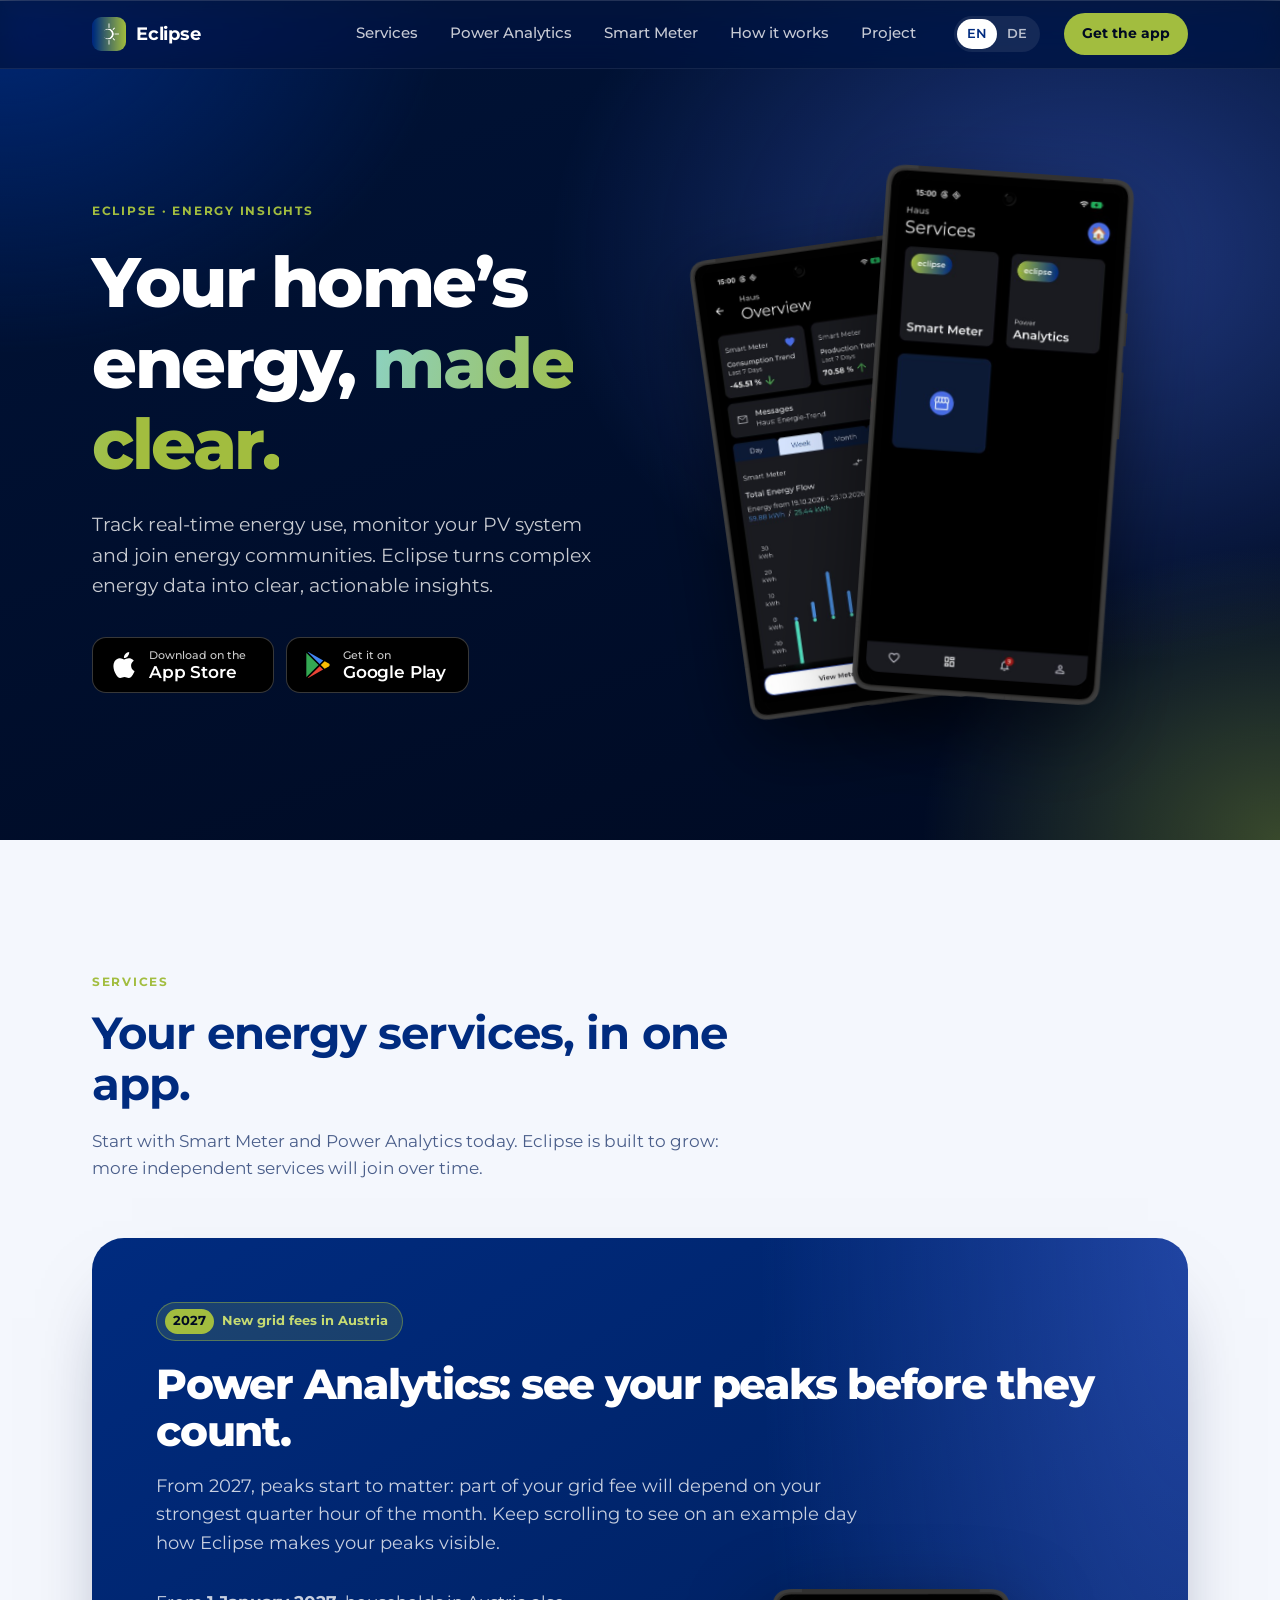
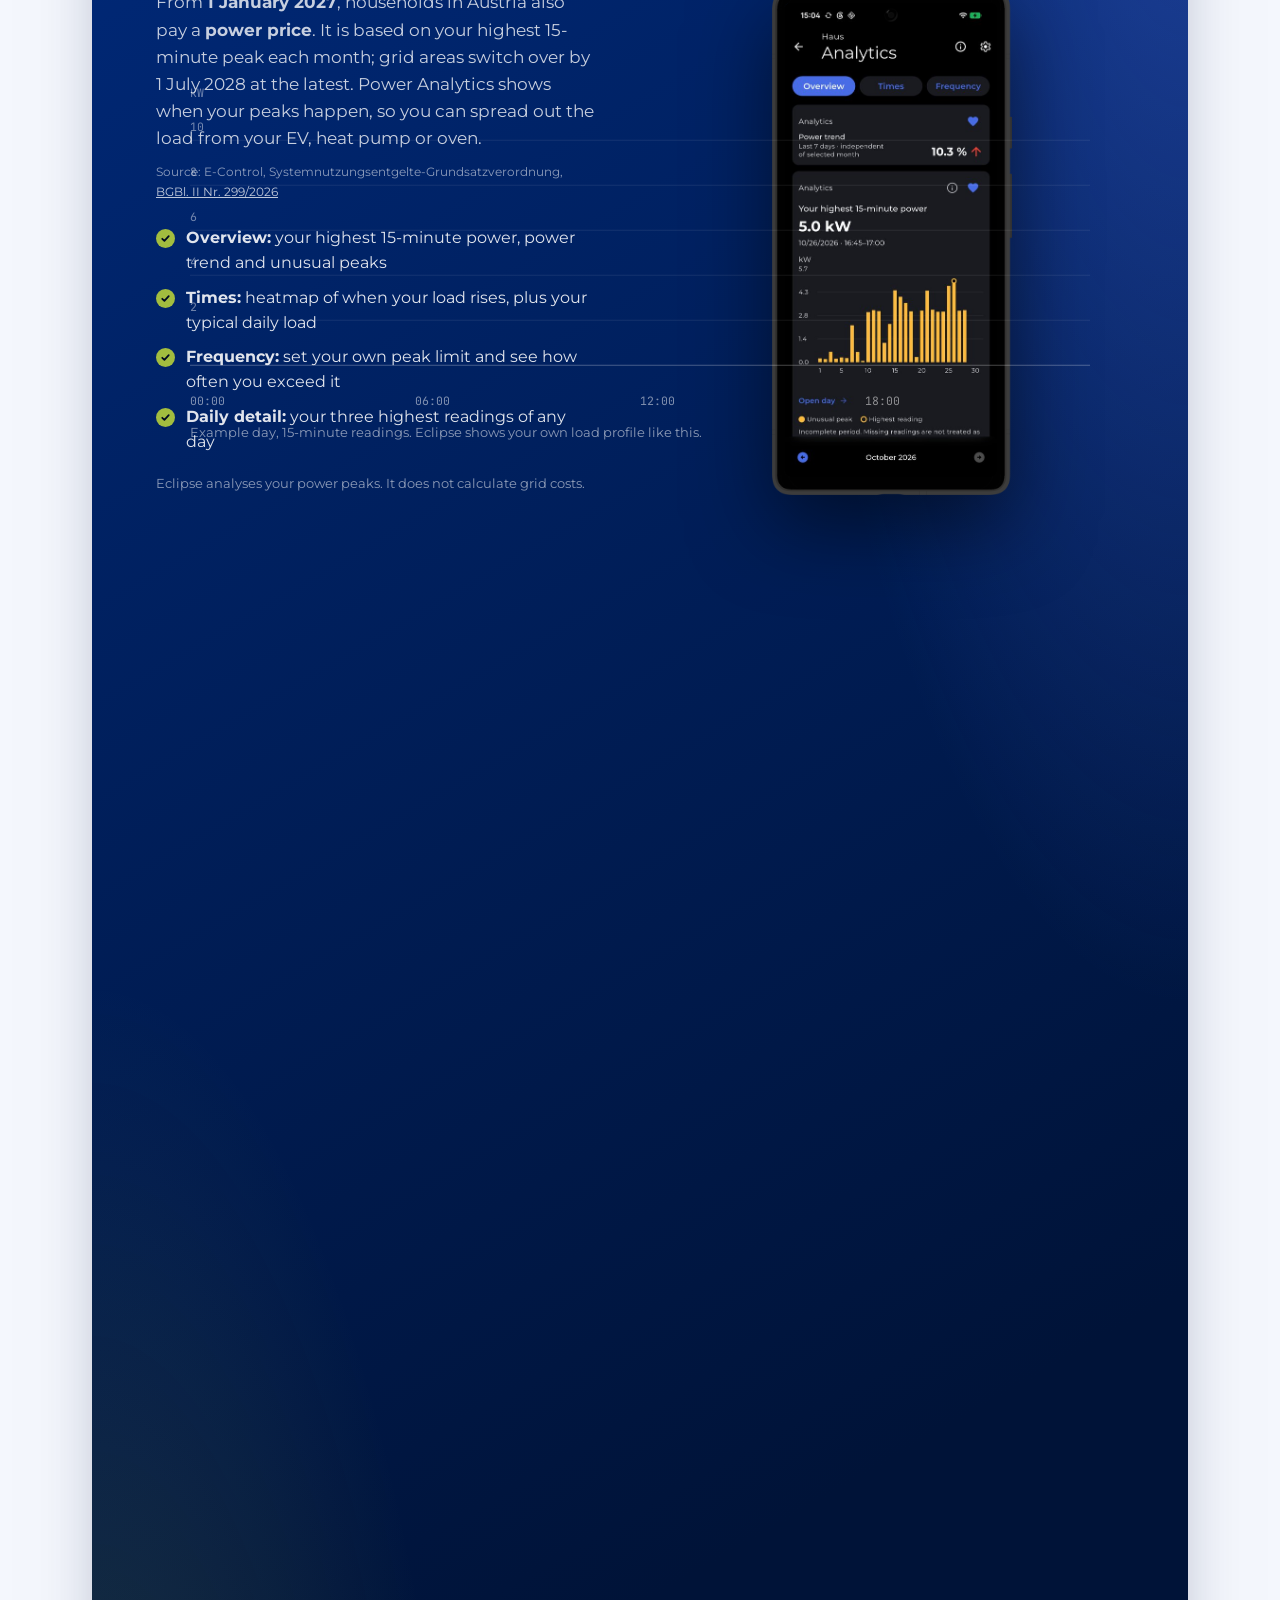
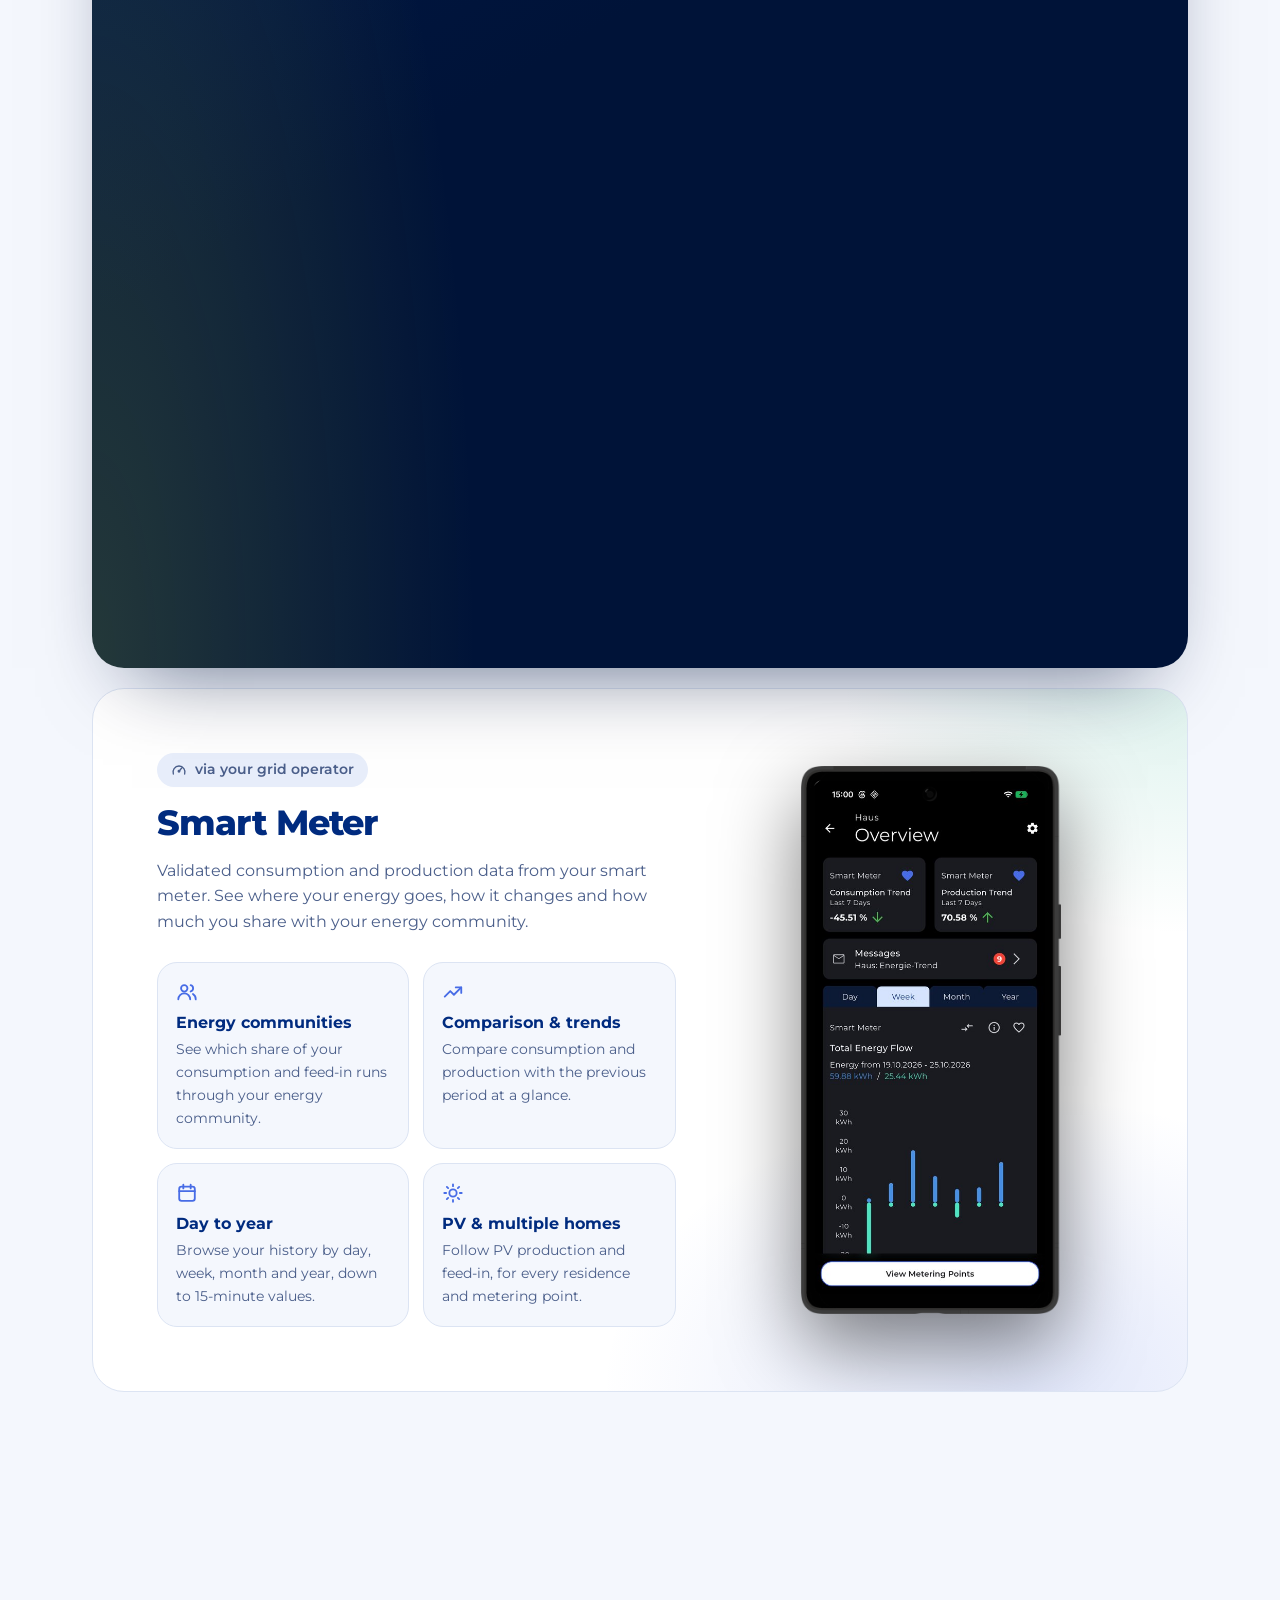
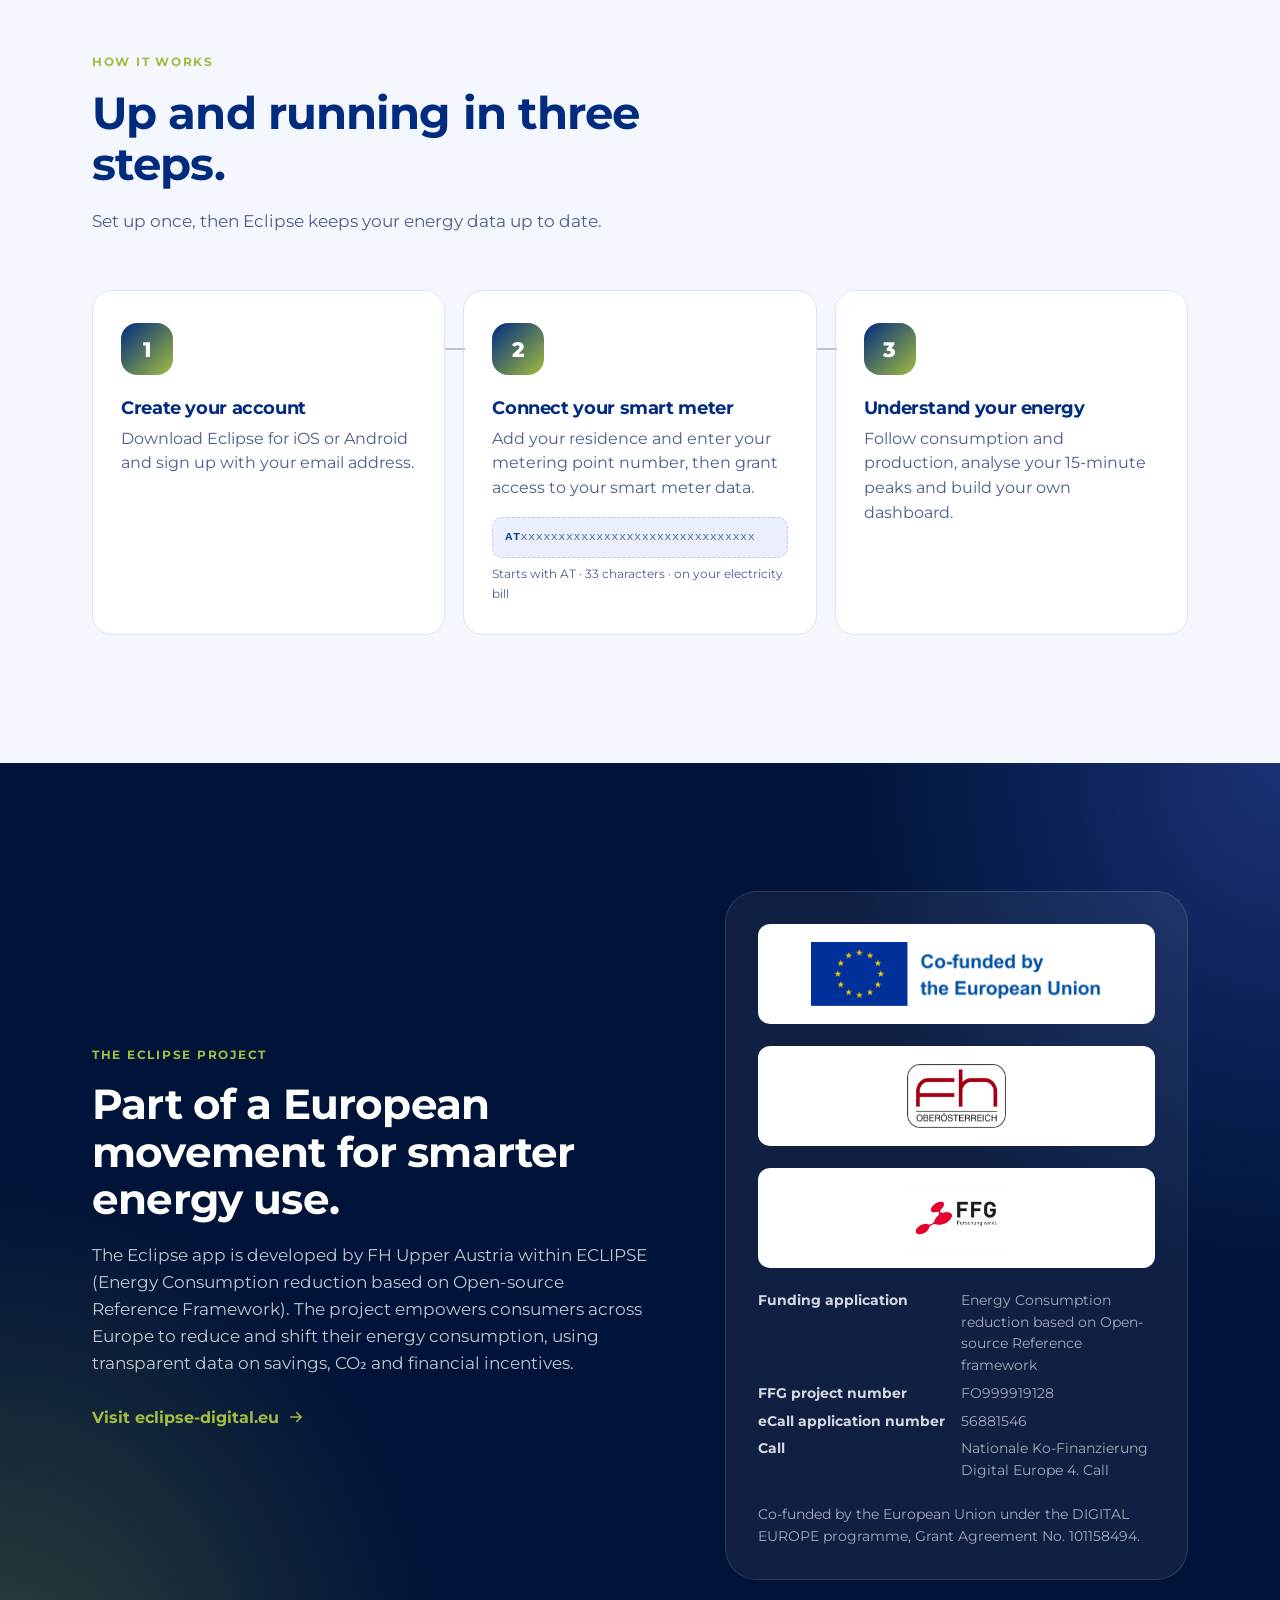
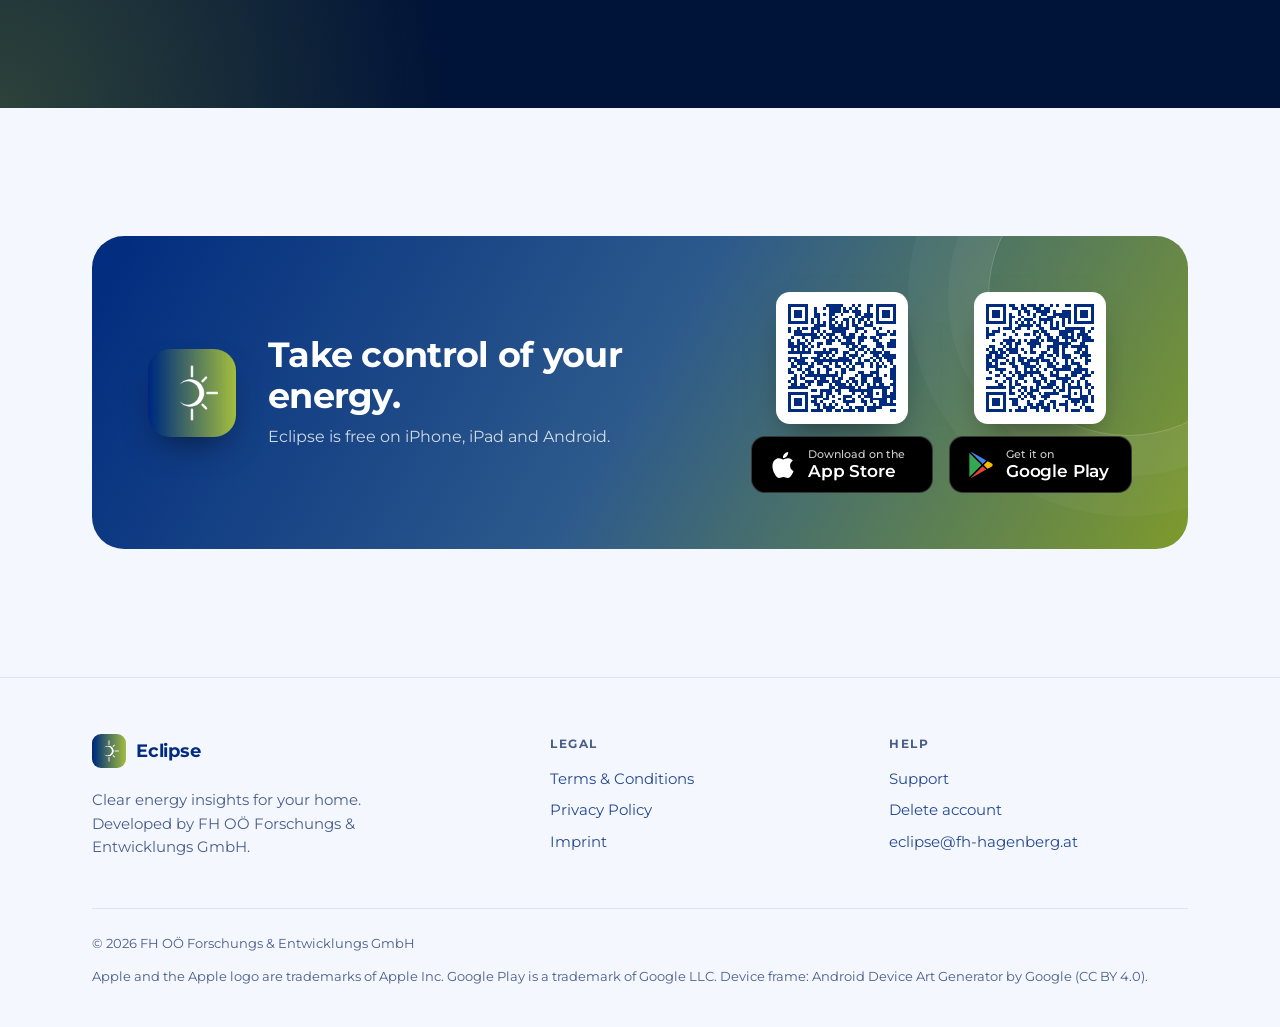
==== commit 3e3e6834: "GH-52: Add FFH Info" ====
--- a/eclipse-app/index.html
+++ b/eclipse-app/index.html
@@ -205,7 +205,14 @@
         <div class="partner-card">
           <div class="logo-plate"><img src="assets/img/eu-logo.png" alt="Co-funded by the European Union" width="600" height="132" loading="lazy"></div>
           <div class="logo-plate"><img src="assets/img/fh-logo.png" alt="FH OÖ – University of Applied Sciences Upper Austria" width="300" height="194" loading="lazy"></div>
-          <p>Co-funded by the European Union under the DIGITAL programme, Grant Agreement No. 101158494. Views and opinions expressed are those of the author(s) only and do not necessarily reflect those of the European Union.</p>
+          <div class="logo-plate"><img src="assets/img/ffg-logo.png" alt="FFG – Austrian Research Promotion Agency" width="450" height="256" loading="lazy"></div>
+          <dl class="funding-details">
+            <dt>Funding application</dt><dd>Energy Consumption reduction based on Open-source Reference framework</dd>
+            <dt>FFG project number</dt><dd>FO999919128</dd>
+            <dt>eCall application number</dt><dd>56881546</dd>
+            <dt>Call</dt><dd>Nationale Ko-Finanzierung Digital Europe 4. Call</dd>
+          </dl>
+          <p>Co-funded by the European Union under the DIGITAL EUROPE programme, Grant Agreement No. 101158494.</p>
         </div>
       </div>
     </section>
--- a/eclipse-app/assets/css/style.css
+++ b/eclipse-app/assets/css/style.css
@@ -1015,6 +1015,16 @@
   font-size: .85rem;
   color: rgba(255, 255, 255, .62);
 }
+.funding-details {
+  display: grid;
+  grid-template-columns: auto 1fr;
+  gap: 6px 16px;
+  margin: 0;
+  font-size: .85rem;
+  color: rgba(255, 255, 255, .62);
+}
+.funding-details dt { font-weight: 700; color: rgba(255, 255, 255, .82); }
+.funding-details dd { margin: 0; }
 
 .cta {
   position: relative;
@@ -1382,6 +1392,9 @@
 
   .footer-grid { grid-template-columns: 1fr; }
 
+  .funding-details { grid-template-columns: 1fr; gap: 2px; }
+  .funding-details dd + dt { margin-top: 8px; }
+
   .features { grid-template-columns: 1fr; }
 
   .curve-plot { aspect-ratio: 4 / 3; }
